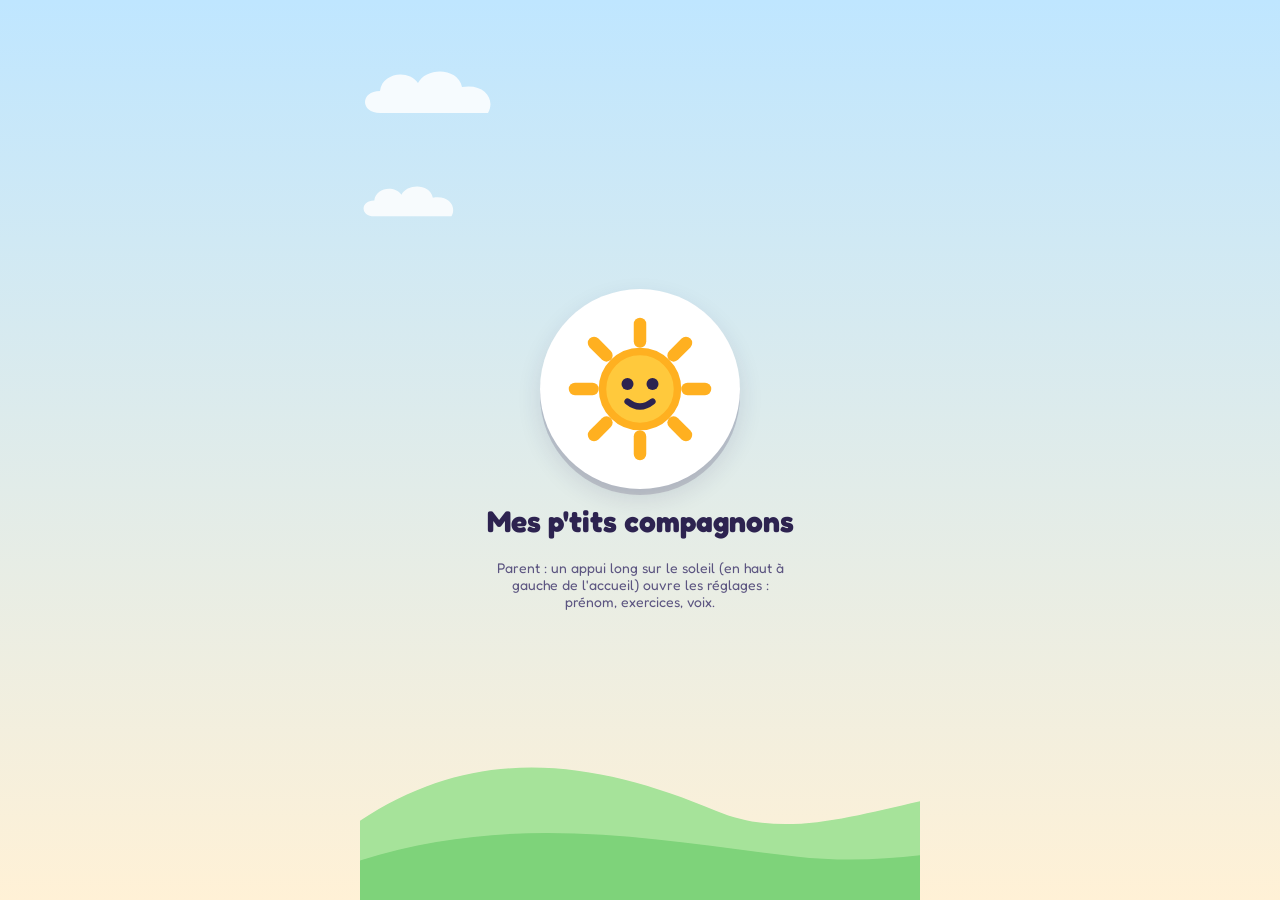
==== index.html @ a446821d "Import initial depuis Netlify" ====
<!doctype html>
<html lang="fr"><head><meta charset="utf-8">
<meta name="viewport" content="width=device-width,initial-scale=1,maximum-scale=1,user-scalable=no,viewport-fit=cover">
<title>Mes p'tits compagnons</title>
<meta name="theme-color" content="#8b6cf0"><meta name="mobile-web-app-capable" content="yes"><meta name="apple-mobile-web-app-capable" content="yes">
<link rel="manifest" href="manifest.webmanifest"><link rel="icon" href="icon-192.png"><link rel="apple-touch-icon" href="icon-192.png">
<link rel="preconnect" href="https://fonts.googleapis.com"><link rel="stylesheet" href="https://fonts.googleapis.com/css2?family=Fredoka:wght@500;700&display=swap">
<style>/* Monde : un ciel de jardin du matin, gros boutons ronds comme des galets de couleur.
   Thème unique et lumineux, choisi exprès (jeu pour enfant) : toutes les couleurs sont explicites. */
:root{
  --sky1:#bfe6ff; --sky2:#fff1d6; --ink:#2d2350; --ink-soft:#5b5480;
  --card:#ffffff; --sun:#ffc93c; --grass:#7ed37a; --coral:#ff7a6b; --violet:#8b6cf0;
  --ok:#3cc47c; --hint:#ffd84a;
  --font-display:"Fredoka","Baloo 2","Trebuchet MS",system-ui,sans-serif;
  --font-print:"Arial Black","Arial",Helvetica,sans-serif;
  color-scheme: light;
}
*{box-sizing:border-box;-webkit-tap-highlight-color:transparent}
html,body{height:100%;margin:0}
html{overscroll-behavior:none}
body{background:linear-gradient(180deg,var(--sky1),var(--sky2));color:var(--ink);font-family:var(--font-display);
  overflow:hidden;overscroll-behavior:none;user-select:none;-webkit-user-select:none;touch-action:manipulation}
button{font-family:inherit;color:inherit}
#app{position:relative;width:100%;height:100%;max-width:560px;margin:0 auto;overflow:hidden}
.screen{position:absolute;inset:0;display:flex;flex-direction:column;align-items:center;padding:12px 16px;padding-top:calc(12px + env(safe-area-inset-top,0px));padding-bottom:calc(14px + env(safe-area-inset-bottom,0px))}
[hidden]{display:none!important}

/* décor */
.hills{position:absolute;left:0;right:0;bottom:0;height:22%;pointer-events:none;z-index:0}
.cloud{position:absolute;pointer-events:none;opacity:.85;animation:drift 40s linear infinite;z-index:0}
@keyframes drift{from{transform:translateX(-30vw)}to{transform:translateX(120vw)}}

/* boutons */
.big{border:0;border-radius:32px;background:var(--card);box-shadow:0 6px 0 rgba(45,35,80,.18),0 10px 24px rgba(45,35,80,.12);
  display:flex;align-items:center;justify-content:center;cursor:pointer;transition:transform .12s}
.big:active{transform:translateY(4px) scale(.98);box-shadow:0 2px 0 rgba(45,35,80,.18)}
.big:focus-visible,.choice:focus-visible{outline:4px solid var(--violet);outline-offset:3px}
.round{width:64px;height:64px;border-radius:50%;padding:0}
.round>svg{width:34px;height:34px}
.play{width:min(72vw,300px);height:110px;background:linear-gradient(180deg,#5fdc8f,#2fb36a);color:#fff}
.play>svg{width:64px;height:64px}
.topbar{position:relative;z-index:3;width:100%;display:flex;align-items:center;justify-content:space-between;gap:10px;min-height:64px}
.topbar .mid{flex:1;display:flex;justify-content:center;gap:8px;min-width:0}

/* accueil */
.logo{width:64px;height:64px;border-radius:50%;display:flex;align-items:center;justify-content:center;background:transparent;border:0;padding:0}
.logo>svg{width:56px;height:56px}
.home-stage{position:relative;z-index:2;flex:1;width:100%;display:flex;flex-direction:column;align-items:center;justify-content:center;gap:8px;min-height:0}
.pet{position:relative;width:min(70vw,300px);aspect-ratio:1;max-height:42vh;cursor:pointer}
.pet>svg{width:100%;height:100%;overflow:visible}
.pet.s1{width:min(56vw,230px)} .pet.s2{width:min(64vw,265px)}
.xpbar{display:flex;gap:6px;align-items:center;justify-content:center;flex-wrap:wrap;max-width:300px}
.xpbar .st, .xpbar .st>svg{width:26px;height:26px}
.home-actions{position:relative;z-index:2;display:flex;flex-direction:column;align-items:center;gap:18px;width:100%}
.row{display:flex;gap:18px;justify-content:center;align-items:center}
.square{width:110px;height:96px;position:relative}
.square>svg{width:62px;height:62px}
.badge{position:absolute;top:-8px;right:-8px;min-width:34px;height:34px;border-radius:17px;background:var(--coral);color:#fff;
  font-weight:700;font-size:20px;display:flex;align-items:center;justify-content:center;padding:0 8px;box-shadow:0 3px 0 rgba(0,0,0,.15)}
.wiggle{animation:wiggle 1.4s ease-in-out infinite}
@keyframes wiggle{0%,60%,100%{transform:rotate(0)}70%{transform:rotate(-7deg)}80%{transform:rotate(7deg)}90%{transform:rotate(-4deg)}}

/* créatures */
.crt .eye{animation:blink 4.6s infinite;transform-box:fill-box;transform-origin:center}
@keyframes blink{0%,94%,100%{transform:scaleY(1)}96%{transform:scaleY(.1)}}
.crt .mo-happy{display:none} .crt.happy .mo-happy{display:inline} .crt.happy .mo-calm{display:none}
.crt .flick{animation:flick 1s ease-in-out infinite alternate;transform-box:fill-box;transform-origin:50% 100%}
@keyframes flick{from{transform:scale(1,1)}to{transform:scale(.92,1.1)}}
.crt .bob{animation:bob 2.8s ease-in-out infinite}
@keyframes bob{0%,100%{transform:translateY(0)}50%{transform:translateY(-4px)}}
.crt .twinkle{animation:tw 1.8s ease-in-out infinite;transform-box:fill-box;transform-origin:center}
@keyframes tw{0%,100%{opacity:.2;transform:scale(.6)}50%{opacity:1;transform:scale(1.1)}}
.crt .floaty{animation:floaty 3s ease-in-out infinite}
@keyframes floaty{0%{transform:translateY(8px);opacity:0}30%{opacity:.9}100%{transform:translateY(-40px);opacity:0}}
.hop{animation:hop .7s cubic-bezier(.3,1.6,.5,1)}
@keyframes hop{0%{transform:translateY(0) scale(1)}25%{transform:translateY(4%) scale(1.08,.9)}55%{transform:translateY(-16%) scale(.95,1.06)}100%{transform:translateY(0) scale(1)}}

/* choix compagnon */
.title{position:relative;z-index:2;font-size:30px;font-weight:700;text-align:center;margin:6px 0 4px;text-wrap:balance}
.grid4{position:relative;z-index:2;display:grid;grid-template-columns:1fr 1fr;gap:16px;width:100%;max-width:420px;flex:1;align-content:center}
.pick{aspect-ratio:1;border-radius:36px;padding:6px;border:0;position:relative;transition:transform .25s,opacity .25s,filter .25s}
.pick>svg{width:100%;height:100%}
.pick.dim{opacity:.45;filter:saturate(.6);transform:scale(.92)}
.pick.sel{transform:scale(1.06);box-shadow:0 0 0 6px #fff,0 0 0 12px var(--sun),0 12px 30px rgba(0,0,0,.2)}
.ok-btn{width:120px;height:96px;background:linear-gradient(180deg,#5fdc8f,#2fb36a);color:#fff}
.ok-btn>svg{width:60px;height:60px}

/* jeu */
.dots{display:flex;gap:7px;align-items:center}
.dot{width:16px;height:16px;border-radius:50%;background:rgba(45,35,80,.15)}
.dot.done{background:var(--sun);box-shadow:0 0 0 3px #fff}
.dot.cur{background:#fff;box-shadow:0 0 0 3px var(--sun)}
.stage{position:relative;z-index:2;flex:1;width:100%;display:flex;flex-direction:column;align-items:center;justify-content:center;gap:clamp(44px,9vh,80px);min-height:0}
.prompt{width:100%;display:flex;justify-content:center;align-items:center;min-height:0}
.prompt:empty{display:none}
.panel{background:rgba(255,255,255,.85);border-radius:28px;padding:12px;box-shadow:0 6px 18px rgba(45,35,80,.1);max-width:100%}
.choices{display:grid;gap:14px;width:100%;max-width:440px}
.choices.c2{grid-template-columns:1fr 1fr}
.choices.c3{grid-template-columns:1fr 1fr 1fr}
.choices.c4{grid-template-columns:1fr 1fr}
.choice{border:0;background:var(--card);border-radius:30px;aspect-ratio:1;min-height:0;padding:10px;display:flex;align-items:center;justify-content:center;
  box-shadow:0 6px 0 rgba(45,35,80,.16),0 10px 22px rgba(45,35,80,.1);transition:transform .15s,opacity .3s,box-shadow .2s;cursor:pointer;position:relative}
.choices.c3 .glyph{font-size:min(19vw,80px)}
.choices.c3 .choice{padding:6px;border-radius:24px}
.choice:active{transform:translateY(3px) scale(.97)}
.choice>svg{width:100%;height:100%;display:block}
.choice>div>svg{width:100%;height:100%;display:block}
.choice .glyph{font-family:var(--font-print);font-size:min(30vw,120px);line-height:1;font-weight:900}
.choice.right{box-shadow:0 0 0 6px var(--ok),0 10px 26px rgba(60,196,124,.5);animation:pop .5s}
.choice.nope{animation:nope .45s;opacity:.55}
.choice.shine{animation:shine 1s ease-in-out infinite;z-index:2}
.choice.off{pointer-events:none}
@keyframes pop{0%{transform:scale(1)}40%{transform:scale(1.12)}100%{transform:scale(1)}}
@keyframes nope{0%,100%{transform:translateX(0)}25%{transform:translateX(-8px)}75%{transform:translateX(8px)}}
@keyframes shine{0%,100%{box-shadow:0 0 0 6px var(--hint),0 0 30px 6px rgba(255,216,74,.8);transform:scale(1.03)}50%{box-shadow:0 0 0 10px var(--hint),0 0 46px 14px rgba(255,216,74,.95);transform:scale(1.08)}}
.mascot{position:absolute;left:4px;bottom:calc(4px + env(safe-area-inset-bottom,0px));width:92px;height:92px;z-index:4;pointer-events:none}
.mascot>svg{width:100%;height:100%;overflow:visible}

/* tracé */
.trace-wrap{position:relative;width:min(92vw,62vh,440px);aspect-ratio:1;border-radius:32px;background:#fff;box-shadow:0 8px 24px rgba(45,35,80,.14);touch-action:none}
.trace-wrap canvas{position:absolute;inset:0;width:100%;height:100%;border-radius:32px;touch-action:none}
.phase{display:flex;gap:10px}
.phase i{width:44px;height:12px;border-radius:6px;background:rgba(45,35,80,.15)}
.phase i.on{background:var(--violet)}

/* fin */
.trophy{width:min(60vw,240px)}

/* cartes */
.card{--rx:0deg;--ry:0deg;position:relative;width:150px;aspect-ratio:5/7;perspective:900px}
.card .inner{position:absolute;inset:0;transform-style:preserve-3d;-webkit-transform-style:preserve-3d;transition:transform .8s cubic-bezier(.3,.7,.2,1);
  transform:rotateX(var(--rx)) rotateY(calc(var(--ry) + 180deg));will-change:transform}
.card.up .inner{transform:rotateX(var(--rx)) rotateY(var(--ry))}
.card.tilting .inner{transition:transform .08s linear}
.face{position:absolute;inset:0;border-radius:14px;overflow:hidden;backface-visibility:hidden;-webkit-backface-visibility:hidden;transform:translateZ(.1px)}
.face.back{transform:rotateY(180deg) translateZ(.1px)}
.front .art{flex:1;border-radius:10px;position:relative;overflow:hidden;display:flex;align-items:center;justify-content:center}
.front .art>svg{width:104%;height:104%}
.front .nm{font-weight:700;font-size:15px;text-align:center;color:#fff;text-shadow:0 1px 0 rgba(45,35,80,.55),0 0 6px rgba(45,35,80,.45);white-space:nowrap;overflow:hidden;text-overflow:ellipsis}
.front .stars{display:flex;justify-content:center;gap:3px;height:14px}
.front .stars>svg{height:14px;width:14px}
.front .el{position:absolute;top:6px;right:6px;width:24px;height:24px;border-radius:50%;background:rgba(255,255,255,.85);display:flex;align-items:center;justify-content:center}
.front .el>svg{width:17px;height:17px}
.glare{position:absolute;inset:0;pointer-events:none;mix-blend-mode:soft-light;
  background:radial-gradient(circle at var(--gx,30%) var(--gy,20%),rgba(255,255,255,.55),rgba(255,255,255,0) 50%)}
.holo{position:absolute;inset:0;pointer-events:none;mix-blend-mode:color-dodge;opacity:.2;
  background:linear-gradient(115deg,transparent 20%,#ff9de2 35%,#9df3ff 45%,#fff59d 55%,transparent 70%);background-size:250% 250%;animation:holo 4s linear infinite}
.gold .holo{opacity:.3;background:linear-gradient(115deg,transparent 15%,#fff6c2 35%,#ffd34d 45%,#fff 52%,transparent 70%);background-size:250% 250%}
@keyframes holo{from{background-position:120% 0}to{background-position:-120% 0}}
.cardgrid{display:grid;grid-template-columns:repeat(3,1fr);gap:12px;width:100%;padding-bottom:20px}
.cardgrid .card{width:100%}
.slot{aspect-ratio:5/7;border-radius:14px;background:rgba(255,255,255,.45);border:3px dashed rgba(45,35,80,.18);display:flex;align-items:center;justify-content:center}
.slot>svg{width:70%;opacity:.25}
.count{position:absolute;bottom:-6px;right:-6px;z-index:3;background:var(--violet);color:#fff;border-radius:12px;min-width:26px;height:24px;font-size:15px;font-weight:700;display:flex;align-items:center;justify-content:center;padding:0 6px}
.scroll{position:relative;z-index:2;flex:1;overflow-y:auto;width:100%;-webkit-overflow-scrolling:touch;padding:6px 2px}
.zoom{position:fixed;inset:0;z-index:40;background:rgba(30,20,60,.72);display:flex;align-items:center;justify-content:center;flex-direction:column;gap:20px}
.zoom .card{width:min(72vw,300px)}
.zoom .card .nm{font-size:26px}
.zoom .card .stars{height:22px}.zoom .card .stars svg{width:22px;height:22px}
.zoom .card .el{width:38px;height:38px}.zoom .card .el svg{width:28px;height:28px}

/* paquet */
.pack{width:min(56vw,230px);aspect-ratio:3/4.2;cursor:pointer;position:relative}
.pack>svg{width:100%;height:100%}
.pack.shake{animation:shake .5s ease-in-out 2}
@keyframes shake{0%,100%{transform:rotate(0)}20%{transform:rotate(-6deg) scale(1.03)}40%{transform:rotate(6deg) scale(1.05)}60%{transform:rotate(-4deg)}80%{transform:rotate(4deg)}}
.pack.burst{animation:burst .6s forwards}
@keyframes burst{to{transform:scale(1.6);opacity:0}}
.packcards{display:flex;flex-wrap:wrap;gap:12px;justify-content:center;align-items:center;width:100%}
.packcards .card{width:min(40vw,165px);animation:dealin .6s backwards cubic-bezier(.2,1.4,.4,1)}
.packcards .card:nth-child(2){animation-delay:.15s}.packcards .card:nth-child(3){animation-delay:.3s}
@keyframes dealin{from{transform:translateY(-60px) scale(.4);opacity:0}}
.rays{position:absolute;inset:-60%;pointer-events:none;background:repeating-conic-gradient(from 0deg,rgba(255,240,170,.55) 0 10deg,rgba(255,255,255,0) 10deg 20deg);
  animation:spin 8s linear infinite;border-radius:50%;-webkit-mask:radial-gradient(circle,#000 20%,transparent 65%);mask:radial-gradient(circle,#000 20%,transparent 65%)}
@keyframes spin{to{transform:rotate(360deg)}}
.gold-glow{box-shadow:0 0 0 4px #ffe27a,0 0 34px 10px rgba(255,214,77,.85)!important;border-radius:14px}

/* évolution */
#evo{position:fixed;inset:0;z-index:50;background:radial-gradient(circle,#3a2a7a,#140c30);display:flex;align-items:center;justify-content:center;flex-direction:column;overflow:hidden}
#evo .evo-box{position:relative;width:min(80vw,340px);aspect-ratio:1}
#evo .evo-box>div{position:absolute;inset:0}
#evo .evo-box>div>svg{width:100%;height:100%;overflow:visible}
#evo .sil>svg{filter:brightness(0) invert(1) drop-shadow(0 0 18px #fff)}
#evo .flash{position:fixed;inset:0;background:#fff;opacity:0;pointer-events:none}
#evo .ring{position:absolute;left:50%;top:50%;width:20px;height:20px;margin:-10px;border-radius:50%;border:4px solid rgba(255,255,255,.9);animation:ring 1.6s ease-out infinite}
@keyframes ring{from{transform:scale(1);opacity:1}to{transform:scale(24);opacity:0}}
.spark{position:absolute;width:10px;height:10px;border-radius:50%;background:#fff;box-shadow:0 0 10px 4px #fff7c0}

/* parent */
.parent{position:fixed;inset:0;z-index:60;background:#f6f4ff;overflow-y:auto;font-family:system-ui,sans-serif;color:var(--ink);padding:16px;padding-top:calc(16px + env(safe-area-inset-top,0px));user-select:text;-webkit-user-select:text}
.parent h2{font-family:var(--font-display);font-size:24px;margin:4px 0 12px}
.parent section{background:#fff;border-radius:16px;padding:14px;margin-bottom:12px;box-shadow:0 2px 8px rgba(45,35,80,.08)}
.parent h3{margin:0 0 8px;font-size:16px}
.parent label{display:flex;align-items:center;gap:10px;padding:6px 0;font-size:16px}
.parent input[type=text],.parent select{font-size:18px;padding:8px 10px;border-radius:10px;border:2px solid #d9d3f5;width:100%;max-width:340px;background:#fff;color:var(--ink)}
.parent input[type=checkbox]{width:24px;height:24px;accent-color:var(--violet)}
.parent input[type=range]{width:100%;max-width:340px;accent-color:var(--violet)}
.parent .pbtn{font-size:16px;padding:10px 16px;border-radius:12px;border:0;background:var(--violet);color:#fff;font-weight:600;cursor:pointer;margin:4px 6px 4px 0}
.parent .pbtn.warn{background:#e0524a}
.parent .pbtn.ghost{background:#e9e5ff;color:var(--ink)}
.parent .small{font-size:13px;color:var(--ink-soft);margin:4px 0}
.parent .stats{font-size:14px;line-height:1.6}
.parent .grid2{display:grid;grid-template-columns:1fr 1fr;gap:0 10px}
.press-ring{position:fixed;width:80px;height:80px;border-radius:50%;border:5px solid rgba(139,108,240,.6);pointer-events:none;z-index:70;transform:scale(.4);opacity:0;transition:transform 1.8s linear,opacity .2s}

#confetti{position:fixed;inset:0;pointer-events:none;z-index:45}
@media (prefers-reduced-motion:reduce){.cloud,.holo,.rays{animation:none}}
</style></head><body>
<div id="app">
  <svg class="cloud" style="top:7%;animation-duration:55s" width="140" height="60" viewBox="0 0 140 60" aria-hidden="true"><path d="M20 50 C0 50 0 28 20 28 C22 10 48 6 58 20 C66 4 98 4 102 24 C124 20 136 36 128 50Z" fill="#fff"/></svg>
  <svg class="cloud" style="top:20%;animation-duration:75s;animation-delay:-30s" width="100" height="44" viewBox="0 0 140 60" aria-hidden="true"><path d="M20 50 C0 50 0 28 20 28 C22 10 48 6 58 20 C66 4 98 4 102 24 C124 20 136 36 128 50Z" fill="#fff"/></svg>
  <svg class="hills" viewBox="0 0 400 100" preserveAspectRatio="none" aria-hidden="true">
    <path d="M0 60 C60 20 120 30 180 55 C240 80 300 25 400 45 L400 100 L0 100Z" fill="#a6e39a"/>
    <path d="M0 80 C80 55 150 70 220 78 C290 86 340 60 400 70 L400 100 L0 100Z" fill="#7ed37a"/>
  </svg>

  <section id="s-choose" class="screen" hidden></section>
  <section id="s-home" class="screen" hidden></section>
  <section id="s-game" class="screen" hidden></section>
  <section id="s-end" class="screen" hidden></section>
  <section id="s-pack" class="screen" hidden></section>
  <section id="s-cards" class="screen" hidden></section>
</div>
<canvas id="confetti"></canvas>
<div id="evo" hidden></div>
<div id="parent" class="parent" hidden></div>
<div id="zoom" class="zoom" hidden></div>
<div id="pressring" class="press-ring"></div>

<script>'use strict';
/* ====================== Outils ====================== */
const $ = (s, r = document) => r.querySelector(s);
const $$ = (s, r = document) => [...r.querySelectorAll(s)];
const rnd = n => Math.floor(Math.random() * n);
const pick = a => a[rnd(a.length)];
const shuffle = a => { a = a.slice(); for (let i = a.length - 1; i > 0; i--) { const j = rnd(i + 1); [a[i], a[j]] = [a[j], a[i]]; } return a; };
const sleep = ms => new Promise(r => setTimeout(r, ms));
const clamp = (v, a, b) => Math.max(a, Math.min(b, v));
let UID = 0; const uid = () => 'u' + (++UID);

/* ====================== Sauvegarde ====================== */
const KEY = 'ptits-compagnons-v1';
const EXOS = [
  { id: 'chiffres', label: 'Chiffres (reconnaître)' },
  { id: 'lettres', label: 'Lettres majuscules' },
  { id: 'trace', label: 'Tracer rond / carré / triangle' },
  { id: 'formes', label: 'Reconnaître les formes' },
  { id: 'couleurs', label: 'Couleurs' },
  { id: 'compter', label: 'Dénombrer (1 à 5)' },
  { id: 'taille', label: 'Grand / petit' },
  { id: 'suites', label: 'Algorithmes (suites)' },
  { id: 'positions', label: 'Positions (sur, sous, dans)' },
  { id: 'puzzle', label: 'Puzzle (pièce manquante)' },
];
function defaultState() {
  return {
    v: 1, name: '', companion: null, xp: 0, stage: 1, cards: {}, packs: 0, sessions: 0,
    settings: { exos: Object.fromEntries(EXOS.map(e => [e.id, true])), rate: 0.9, music: true, len: 6, voice: '', start: 1 },
    lv: {}, firstRun: true,
  };
}
let S = defaultState();
function save() {
  S.savedAt = Date.now();
  const txt = JSON.stringify(S);
  try { localStorage.setItem(KEY, txt); } catch (e) { }
  idbPut(txt);
}
/* Copie de secours dans IndexedDB (si localStorage est vidé ou indisponible) */
let _idb = null;
function idbOpen() {
  if (_idb) return _idb;
  _idb = new Promise((res, rej) => { try { const r = indexedDB.open('ptits-compagnons', 1); r.onupgradeneeded = () => r.result.createObjectStore('kv'); r.onsuccess = () => res(r.result); r.onerror = () => rej(r.error); } catch (e) { rej(e); } });
  _idb.catch(() => { });
  return _idb;
}
function idbPut(txt) { idbOpen().then(db => { const t = db.transaction('kv', 'readwrite'); t.objectStore('kv').put(txt, KEY); }).catch(() => { }); }
function idbGet() { return idbOpen().then(db => new Promise(res => { const r = db.transaction('kv').objectStore('kv').get(KEY); r.onsuccess = () => res(r.result || null); r.onerror = () => res(null); })).catch(() => null); }
function applySaved(raw) {
  const d = JSON.parse(raw), base = defaultState();
  S = Object.assign(base, d);
  S.settings = Object.assign(base.settings, d.settings || {});
  S.settings.exos = Object.assign(Object.fromEntries(EXOS.map(e => [e.id, true])), (d.settings || {}).exos || {});
}
/* ---- Code de sauvegarde (transfert vers un autre téléphone) ----
   Format : PC1-<somme de contrôle>-<données>  (données = JSON compressé puis base64url) */
const b64u = bytes => { let s = ''; for (let i = 0; i < bytes.length; i += 0x8000) s += String.fromCharCode.apply(null, bytes.subarray(i, i + 0x8000)); return btoa(s).replace(/\+/g, '-').replace(/\//g, '_').replace(/=+$/, ''); };
const unb64u = str => { str = str.replace(/-/g, '+').replace(/_/g, '/'); while (str.length % 4) str += '='; const b = atob(str), u = new Uint8Array(b.length); for (let i = 0; i < b.length; i++) u[i] = b.charCodeAt(i); return u; };
const sum = str => { let h = 5381; for (let i = 0; i < str.length; i++) h = ((h * 33) ^ str.charCodeAt(i)) >>> 0; return h.toString(36).slice(-4).padStart(4, '0'); };
async function zipBytes(u8, inflate) {
  const cs = inflate ? new DecompressionStream('deflate-raw') : new CompressionStream('deflate-raw');
  return new Uint8Array(await new Response(new Blob([u8]).stream().pipeThrough(cs)).arrayBuffer());
}
async function exportCode() {
  const d = JSON.parse(JSON.stringify(S)); delete d.run; d.settings.voice = '';
  const raw = new TextEncoder().encode(JSON.stringify(d));
  let tag = 'PC1', data;
  if (window.CompressionStream) { try { data = b64u(await zipBytes(raw, false)); } catch (e) { } }
  if (!data) { tag = 'PC0'; data = b64u(raw); }
  return `${tag}-${sum(data)}-${data}`;
}
async function importCode(code) {
  const c = (code || '').replace(/\s+/g, '');
  const m = c.match(/^(PC[01])-([0-9a-z]{4})-([A-Za-z0-9_-]+)$/);
  if (!m) throw new Error('Ce code n\'est pas reconnu. Vérifie que tout le code a été collé, de « PC » jusqu\'à la fin.');
  if (sum(m[3]) !== m[2]) throw new Error('Le code est incomplet ou abîmé. Recopie-le en entier depuis l\'autre téléphone.');
  let bytes = unb64u(m[3]);
  if (m[1] === 'PC1') { if (!window.DecompressionStream) throw new Error('Ce navigateur est trop ancien pour lire ce code. Mets Chrome à jour.'); bytes = await zipBytes(bytes, true); }
  const d = JSON.parse(new TextDecoder().decode(bytes));
  if (!d || typeof d !== 'object' || !('xp' in d) || !('cards' in d)) throw new Error('Ce code ne contient pas de sauvegarde du jeu.');
  return d;
}
/* Au démarrage : on garde la sauvegarde la plus récente entre localStorage et IndexedDB */
async function loadBest() {
  let ls = null; try { ls = localStorage.getItem(KEY); } catch (e) { }
  const db = await Promise.race([idbGet(), sleep(1500).then(() => null)]);
  const when = r => { try { return JSON.parse(r).savedAt || 0; } catch (e) { return -1; } };
  const best = [ls, db].filter(Boolean).sort((a, b) => when(b) - when(a))[0];
  if (best) { try { applySaved(best); } catch (e) { } }
  if (best && best !== ls) { try { localStorage.setItem(KEY, best); } catch (e) { } }
}
function lvl(id) { if (!S.lv[id]) S.lv[id] = { l: S.settings.start || 1, st: 0, miss: 0, n: 0, ok: 0 }; return S.lv[id]; }

/* ====================== Sons (WebAudio, aucun fichier) ====================== */
const Snd = {
  ctx: null, master: null, musicGain: null, playing: false, timer: null,
  init() {
    if (this.ctx) { if (this.ctx.state === 'suspended') this.ctx.resume(); return; }
    try {
      const AC = window.AudioContext || window.webkitAudioContext; this.ctx = new AC();
      this.master = this.ctx.createGain(); this.master.gain.value = .9; this.master.connect(this.ctx.destination);
      this.musicGain = this.ctx.createGain(); this.musicGain.gain.value = .0; this.musicGain.connect(this.master);
    } catch (e) { this.ctx = null; }
  },
  tone(f, t0, dur, type = 'sine', vol = .2, dest) {
    if (!this.ctx) return; const c = this.ctx, o = c.createOscillator(), g = c.createGain();
    o.type = type; o.frequency.value = f; g.gain.setValueAtTime(0, t0); g.gain.linearRampToValueAtTime(vol, t0 + .015);
    g.gain.exponentialRampToValueAtTime(.0008, t0 + dur); o.connect(g); g.connect(dest || this.master); o.start(t0); o.stop(t0 + dur + .05);
  },
  seq(notes, step = .09, type = 'triangle', vol = .18, dur = .35) {
    if (!this.ctx) return; const t = this.ctx.currentTime + .02;
    notes.forEach((f, i) => f && this.tone(f, t + i * step, dur, type, vol));
  },
  good() { this.seq([523, 659, 784, 1047], .08, 'triangle', .2); this.seq([1568, 2093], .08, 'sine', .05, .5); },
  soft() { this.seq([392, 330], .14, 'sine', .12, .3); },
  tap() { this.seq([880], .05, 'sine', .08, .12); },
  win() { this.seq([523, 659, 784, 659, 784, 1047, 1319], .11, 'triangle', .2, .45); },
  sparkle() { this.seq([1319, 1568, 1760, 2093, 2637], .06, 'sine', .07, .4); },
  gold() { this.seq([784, 988, 1175, 1568, 1976, 2349, 3136], .07, 'triangle', .16, .6); setTimeout(() => this.win(), 500); },
  whoosh() {
    if (!this.ctx) return; const c = this.ctx, len = c.sampleRate * .6, b = c.createBuffer(1, len, c.sampleRate), d = b.getChannelData(0);
    for (let i = 0; i < len; i++) d[i] = (Math.random() * 2 - 1) * (1 - i / len) * .5;
    const s = c.createBufferSource(), f = c.createBiquadFilter(), g = c.createGain(); s.buffer = b; f.type = 'bandpass';
    f.frequency.setValueAtTime(400, c.currentTime); f.frequency.exponentialRampToValueAtTime(3000, c.currentTime + .5); g.gain.value = .35;
    s.connect(f); f.connect(g); g.connect(this.master); s.start();
  },
  rise(dur = 3) {
    if (!this.ctx) return; const c = this.ctx, o = c.createOscillator(), o2 = c.createOscillator(), g = c.createGain(), t = c.currentTime;
    o.type = 'sine'; o2.type = 'triangle'; o.frequency.setValueAtTime(220, t); o.frequency.exponentialRampToValueAtTime(1320, t + dur);
    o2.frequency.setValueAtTime(330, t); o2.frequency.exponentialRampToValueAtTime(1980, t + dur);
    g.gain.setValueAtTime(0, t); g.gain.linearRampToValueAtTime(.09, t + .4); g.gain.linearRampToValueAtTime(.12, t + dur - .1); g.gain.linearRampToValueAtTime(0, t + dur);
    o.connect(g); o2.connect(g); g.connect(this.master); o.start(t); o2.start(t); o.stop(t + dur + .1); o2.stop(t + dur + .1);
  },
  fanfare() { this.seq([523, 523, 523, 659, 0, 587, 659, 784, 0, 1047], .13, 'triangle', .2, .5); this.seq([262, 0, 0, 330, 0, 294, 330, 392, 0, 523], .13, 'sine', .12, .6); },
  /* petite musique douce, façon boîte à musique */
  melody: [523, 0, 659, 784, 659, 0, 587, 523, 440, 0, 523, 587, 659, 0, 0, 0, 784, 0, 880, 784, 659, 0, 587, 659, 523, 0, 440, 392, 523, 0, 0, 0],
  bass: [262, 196, 220, 175, 262, 196, 175, 196],
  startMusic() {
    if (!this.ctx || this.playing) return; this.playing = true;
    const g = this.musicGain; g.gain.cancelScheduledValues(this.ctx.currentTime); g.gain.linearRampToValueAtTime(1, this.ctx.currentTime + 1.5);
    let i = 0; const step = .34; let next = this.ctx.currentTime + .1;
    const loop = () => {
      if (!this.playing) return;
      while (next < this.ctx.currentTime + .8) {
        const m = this.melody[i % this.melody.length]; if (m) this.tone(m, next, 1.1, 'sine', .035, g);
        if (i % 4 === 0) this.tone(this.bass[(i / 4) % this.bass.length] / 2, next, 1.6, 'triangle', .03, g);
        i++; next += step;
      }
      this.timer = setTimeout(loop, 200);
    };
    loop();
  },
  stopMusic() { this.playing = false; clearTimeout(this.timer); if (this.ctx) this.musicGain.gain.linearRampToValueAtTime(0, this.ctx.currentTime + .3); },
  duck(on) { if (!this.ctx || !this.playing) return; const g = this.musicGain.gain, t = this.ctx.currentTime; g.cancelScheduledValues(t); g.setValueAtTime(g.value, t); g.linearRampToValueAtTime(on ? .35 : 1, t + .25); },
  sync() { if (S.settings.music) this.startMusic(); else this.stopMusic(); },
};

/* ====================== Voix (speechSynthesis du téléphone) ====================== */
const Voice = {
  v: null, list: [],
  score(v) {
    let s = 0; const n = (v.name || '').toLowerCase(), l = (v.lang || '').toLowerCase().replace('_', '-');
    if (l === 'fr-fr') s += 20; else if (l.startsWith('fr')) s += 10; else return -99;
    if (v.localService) s += 6;                       // voix du téléphone, pas de voix en ligne
    if (/google/.test(n)) s += 4;
    if (/(natural|neural|online|wavenet|premium)/.test(n)) s -= 12; // voix neuronales : mauvaises sur les lettres isolées
    if (/(amélie|amelie|thomas|audrey|marie|julie|hortense|denise|fran)/.test(n)) s += 2;
    if (/(compact|eloquence)/.test(n)) s -= 3;
    return s;
  },
  refresh() {
    if (!('speechSynthesis' in window)) return;
    this.list = speechSynthesis.getVoices().filter(v => (v.lang || '').toLowerCase().startsWith('fr'));
    const chosen = this.list.find(v => v.voiceURI === S.settings.voice);
    this.v = chosen || this.list.slice().sort((a, b) => this.score(b) - this.score(a))[0] || null;
  },
  init() {
    if (!('speechSynthesis' in window)) return;
    this.refresh(); speechSynthesis.onvoiceschanged = () => this.refresh();
  },
  token: 0,
  say(text, opts = {}) {
    const tk = ++this.token;
    return new Promise(res => {
      if (!('speechSynthesis' in window) || !text) { setTimeout(res, 300); return; }
      try { speechSynthesis.cancel(); } catch (e) { }
      const u = new SpeechSynthesisUtterance(text);
      if (!this.v) this.refresh();
      try { if (this.v) u.voice = this.v; } catch (e) { } u.lang = 'fr-FR';
      u.rate = (opts.rate || 1) * S.settings.rate; u.pitch = opts.pitch || 1.05; u.volume = 1;
      let done = false; const fin = () => { if (done) return; done = true; Snd.duck(false); res(tk === this.token); };
      u.onend = fin; u.onerror = fin;
      setTimeout(fin, 1600 + text.length * 95 / u.rate);
      Snd.duck(true);
      setTimeout(() => { try { speechSynthesis.speak(u); } catch (e) { fin(); } }, 40);
    });
  },
  stop() { this.token++; try { speechSynthesis.cancel(); } catch (e) { } Snd.duck(false); },
};
const say = (t, o) => Voice.say(t, o);

/* Noms des lettres, écrits pour que la voix les prononce bien isolés */
const LETTER_SAY = { A: 'a', B: 'bé', C: 'cé', D: 'dé', E: 'euh', F: 'èffe', G: 'jé', H: 'ache', I: 'i', J: 'ji', K: 'ka', L: 'èle', M: 'ème', N: 'ène', O: 'o', P: 'pé', Q: 'ku', R: 'ère', S: 'èsse', T: 'té', U: 'u', V: 'vé', W: 'double vé', X: 'ix', Y: 'i grec', Z: 'zèd' };
const NUM_SAY = ['zéro', 'un', 'deux', 'trois', 'quatre', 'cinq', 'six', 'sept', 'huit', 'neuf', 'dix'];
const PRAISE = ['Bravo !', 'Super !', 'Génial !', 'Oui, bravo !', 'Trop fort !', 'Magnifique !', 'Excellent !', 'Tu as trouvé !', 'Youpi !'];
const TRYAGAIN = ['Presque ! Essaie encore.', 'Oh, pas tout à fait. Essaie encore !', 'On essaie encore une fois ?', 'Regarde bien, tu vas trouver !'];

/* ====================== Confettis ====================== */
const Confetti = {
  cv: null, cx: null, parts: [], raf: 0,
  init() { this.cv = $('#confetti'); this.cx = this.cv.getContext('2d'); const r = () => { this.cv.width = innerWidth * devicePixelRatio; this.cv.height = innerHeight * devicePixelRatio; }; r(); addEventListener('resize', r); },
  burst(x, y, n = 60, power = 1) {
    if (x == null) { x = innerWidth / 2; y = innerHeight / 3; }
    const cols = ['#ff7a6b', '#ffc93c', '#7ed37a', '#5fb8ff', '#b28cff', '#ff9de2'];
    for (let i = 0; i < n; i++) {
      const a = Math.random() * Math.PI * 2, s = (3 + Math.random() * 7) * power;
      this.parts.push({ x, y, vx: Math.cos(a) * s, vy: Math.sin(a) * s - 5 * power, r: 4 + Math.random() * 5, c: pick(cols), rot: Math.random() * 6, vr: (Math.random() - .5) * .4, life: 90 + rnd(50), sh: rnd(3) });
    }
    if (!this.raf) this.loop();
  },
  rain(n = 120) { for (let i = 0; i < n; i++) setTimeout(() => this.burst(Math.random() * innerWidth, -10, 1, .4), i * 15); },
  loop() {
    const c = this.cx, d = devicePixelRatio; c.clearRect(0, 0, this.cv.width, this.cv.height);
    this.parts = this.parts.filter(p => p.life-- > 0 && p.y < innerHeight + 40);
    for (const p of this.parts) {
      p.vy += .25; p.vx *= .985; p.x += p.vx; p.y += p.vy; p.rot += p.vr;
      c.save(); c.translate(p.x * d, p.y * d); c.rotate(p.rot); c.fillStyle = p.c; c.globalAlpha = Math.min(1, p.life / 30);
      if (p.sh === 0) c.fillRect(-p.r * d, -p.r * d / 2, p.r * 2 * d, p.r * d);
      else if (p.sh === 1) { c.beginPath(); c.arc(0, 0, p.r * d * .8, 0, 7); c.fill(); }
      else { c.beginPath(); for (let k = 0; k < 10; k++) { const rr = (k % 2 ? .45 : 1) * p.r * d, a = k * Math.PI / 5; c.lineTo(Math.cos(a) * rr, Math.sin(a) * rr); } c.fill(); }
      c.restore();
    }
    this.raf = this.parts.length ? requestAnimationFrame(() => this.loop()) : 0;
    if (!this.raf) c.clearRect(0, 0, this.cv.width, this.cv.height);
  },
};

/* ====================== Icônes ====================== */
const IC = {
  home: '<svg viewBox="0 0 48 48"><path d="M6 23 24 8l18 15" fill="none" stroke="#2d2350" stroke-width="5" stroke-linecap="round" stroke-linejoin="round"/><path d="M12 21v19h9V30h6v10h9V21" fill="#ffc93c" stroke="#2d2350" stroke-width="4" stroke-linejoin="round"/></svg>',
  play: '<svg viewBox="0 0 48 48"><path d="M15 9 39 24 15 39Z" fill="#fff" stroke="#fff" stroke-width="5" stroke-linejoin="round"/></svg>',
  speak: '<svg viewBox="0 0 48 48"><path d="M8 18h8l10-8v28l-10-8H8Z" fill="#8b6cf0" stroke="#2d2350" stroke-width="3" stroke-linejoin="round"/><path d="M32 17c3 4 3 10 0 14M37 12c6 7 6 17 0 24" fill="none" stroke="#2d2350" stroke-width="4" stroke-linecap="round"/></svg>',
  music: '<svg viewBox="0 0 48 48"><path d="M18 34V12l20-4v22" fill="none" stroke="#2d2350" stroke-width="4" stroke-linejoin="round"/><circle cx="13" cy="35" r="6" fill="#ff7a6b" stroke="#2d2350" stroke-width="3"/><circle cx="33" cy="31" r="6" fill="#ff7a6b" stroke="#2d2350" stroke-width="3"/></svg>',
  musicOff: '<svg viewBox="0 0 48 48"><path d="M18 34V12l20-4v22" fill="none" stroke="#9a93b8" stroke-width="4" stroke-linejoin="round"/><circle cx="13" cy="35" r="6" fill="#ddd" stroke="#9a93b8" stroke-width="3"/><circle cx="33" cy="31" r="6" fill="#ddd" stroke="#9a93b8" stroke-width="3"/><path d="M8 8 40 40" stroke="#e0524a" stroke-width="5" stroke-linecap="round"/></svg>',
  check: '<svg viewBox="0 0 48 48"><path d="M10 25l9 9 19-20" fill="none" stroke="#fff" stroke-width="7" stroke-linecap="round" stroke-linejoin="round"/></svg>',
  cards: '<svg viewBox="0 0 64 64"><rect x="8" y="12" width="28" height="40" rx="5" transform="rotate(-12 22 32)" fill="#5fb8ff" stroke="#2d2350" stroke-width="3"/><rect x="26" y="10" width="28" height="40" rx="5" transform="rotate(10 40 30)" fill="#ffc93c" stroke="#2d2350" stroke-width="3"/><path d="M40 22l3 6 6 1-4 4 1 6-6-3-6 3 1-6-4-4 6-1Z" fill="#fff" transform="rotate(10 40 30)"/></svg>',
  pack: '<svg viewBox="0 0 64 64"><path d="M14 8h36l-2 6 2 6v30l-2 6 2 6H14l2-6-2-6V20l2-6Z" fill="#b28cff" stroke="#2d2350" stroke-width="3" stroke-linejoin="round"/><circle cx="32" cy="35" r="11" fill="#ffc93c" stroke="#2d2350" stroke-width="3"/><path d="M32 28l2 5 5 .5-4 3 1.5 5-4.5-3-4.5 3 1.5-5-4-3 5-.5Z" fill="#fff"/></svg>',
  star: (f = '#ffc93c') => `<svg viewBox="0 0 24 24"><path d="M12 2l3 6.5 7 .8-5.2 4.8 1.5 7L12 17.5 5.7 21l1.5-7L2 9.3l7-.8Z" fill="${f}" stroke="#2d2350" stroke-width="1.5" stroke-linejoin="round"/></svg>`,
  sun: '<svg viewBox="0 0 64 64"><g stroke="#ffb020" stroke-width="5" stroke-linecap="round">' + [0, 45, 90, 135, 180, 225, 270, 315].map(a => `<path d="M32 6v7" transform="rotate(${a} 32 32)"/>`).join('') + '</g><circle cx="32" cy="32" r="15" fill="#ffc93c" stroke="#ffb020" stroke-width="3"/><circle cx="27" cy="30" r="2.4" fill="#2d2350"/><circle cx="37" cy="30" r="2.4" fill="#2d2350"/><path d="M27 37q5 4 10 0" stroke="#2d2350" stroke-width="2.5" fill="none" stroke-linecap="round"/></svg>',
};

/* ====================== Créatures originales (SVG peints) ====================== */
const SHAPES = {
  round: { d: 'M100 64 C135 64 158 90 158 122 C158 154 132 174 100 174 C68 174 42 154 42 122 C42 90 65 64 100 64Z', ey: 114, top: 66 },
  drop: { d: 'M100 46 C112 68 160 92 160 128 C160 158 134 176 100 176 C66 176 40 158 40 128 C40 92 88 68 100 46Z', ey: 124, top: 52 },
  bean: { d: 'M100 74 C142 72 166 98 164 130 C162 160 134 175 100 175 C66 175 38 160 36 130 C34 98 58 76 100 74Z', ey: 120, top: 76 },
  pear: { d: 'M100 60 C126 60 140 82 146 104 C156 132 160 150 146 164 C134 176 116 176 100 176 C84 176 66 176 54 164 C40 150 44 132 54 104 C60 82 74 60 100 60Z', ey: 112, top: 62 },
  cloud: { d: 'M64 174 C38 174 30 152 42 138 C28 124 38 98 60 102 C60 80 82 66 100 74 C118 62 142 72 144 94 C166 94 174 118 160 132 C172 148 162 174 136 174Z', ey: 120, top: 72 },
  egg: { d: 'M100 54 C132 54 152 88 152 124 C152 156 130 176 100 176 C70 176 48 156 48 124 C48 88 68 54 100 54Z', ey: 112, top: 56 },
};
const P = {
  flame: 'M0 0 C-15 0 -19 -14 -11 -26 C-6 -33 -3 -39 0 -52 C5 -41 13 -34 15 -23 C19 -11 13 0 0 0Z',
  leaf: 'M0 0 C-12 -10 -12 -30 0 -44 C12 -30 12 -10 0 0Z',
  drop: 'M0 0 C-11 0 -15 -8 -13 -15 C-11 -21 -3 -27 0 -36 C3 -27 11 -21 13 -15 C15 -8 11 0 0 0Z',
  bolt: '-5,0 7,-17 0,-17 9,-36 -10,-12 -3,-12 -12,0',
};
const mir = s => s + `<g transform="translate(200 0) scale(-1 1)">${s}</g>`;
const starPts = (cx, cy, r1, r2, n = 5) => { let p = []; for (let i = 0; i < n * 2; i++) { const r = i % 2 ? r2 : r1, a = -Math.PI / 2 + i * Math.PI / n; p.push((cx + Math.cos(a) * r).toFixed(1) + ',' + (cy + Math.sin(a) * r).toFixed(1)); } return p.join(' '); };

function creatureSVG(sp, o = {}) {
  const id = uid(), sh = SHAPES[sp.shape] || SHAPES.round, ey = sh.ey, top = sh.top;
  const B = `url(#${id}b)`, F = `url(#${id}f)`, W = `url(#${id}w)`, A = `url(#${id}a)`, Y = `url(#${id}y)`;
  const c1 = sp.c1, c2 = sp.c2, acc = sp.acc || c2, belly = sp.belly || '#fff';
  const flame = (x, y, r = 0, s = 1, cls = 'flick') => `<g transform="translate(${x} ${y}) rotate(${r}) scale(${s})"><path class="${cls}" d="${P.flame}" fill="${F}" stroke="#e8582a" stroke-width="1.5"/><path class="${cls}" d="M0 -3 C-7 -3 -9 -10 -5 -17 C-2 -22 0 -26 0 -32 C3 -25 7 -20 7 -14 C8 -7 6 -3 0 -3Z" fill="#fff6b0"/></g>`;
  const leaf = (x, y, r = 0, s = 1, col = '#5cc96a') => `<g transform="translate(${x} ${y}) rotate(${r}) scale(${s})"><path d="${P.leaf}" fill="${col}" stroke="#2f8a45" stroke-width="2"/><path d="M0 -2 V-38" stroke="#2f8a45" stroke-width="1.6"/></g>`;
  const drop = (x, y, r = 0, s = 1) => `<g transform="translate(${x} ${y}) rotate(${r}) scale(${s})"><path d="${P.drop}" fill="${W}" stroke="#2f7fd0" stroke-width="1.6"/><ellipse cx="-4" cy="-16" rx="3" ry="5" fill="#fff" opacity=".8"/></g>`;
  const bolt = (x, y, r = 0, s = 1) => `<g transform="translate(${x} ${y}) rotate(${r}) scale(${s})"><polygon points="${P.bolt}" fill="${Y}" stroke="#d9a400" stroke-width="2" stroke-linejoin="round"/></g>`;
  const back = [], front = [];
  // ---- aura / ailes / queue / oreilles (derrière) ----
  if (sp.aura) back.push(`<circle cx="100" cy="118" r="94" fill="url(#${id}g)"/>`);
  if (sp.mane) { let s = ''; for (let i = 0; i < 11; i++) { const a = -100 + i * 20; const rad = a * Math.PI / 180; s += flame(100 + Math.cos(rad) * 52, 112 + Math.sin(rad) * 50, a + 90, 1.05); } back.push(s); }
  if (sp.cape === 'petals') { let s = ''; for (let i = 0; i < 7; i++) { const a = 200 + i * 23; const r = a * Math.PI / 180; s += `<ellipse cx="${100 + Math.cos(r) * 58}" cy="${130 + Math.sin(r) * 50}" rx="16" ry="30" transform="rotate(${a + 90} ${100 + Math.cos(r) * 58} ${130 + Math.sin(r) * 50})" fill="#ffb3d1" stroke="#e86ea3" stroke-width="2"/>`; } back.push(s); }
  const wings = {
    feather: mir(`<path d="M56 118 C24 104 12 80 20 64 C30 80 40 84 46 84 C36 72 38 62 44 52 C52 70 62 84 70 100Z" fill="${belly}" stroke="${c2}" stroke-width="3" stroke-linejoin="round"/>`),
    fairy: mir(`<ellipse cx="48" cy="92" rx="22" ry="34" transform="rotate(-35 48 92)" fill="${acc}" opacity=".45" stroke="#fff" stroke-width="2"/><ellipse cx="44" cy="134" rx="14" ry="22" transform="rotate(-70 44 134)" fill="${acc}" opacity=".35" stroke="#fff" stroke-width="2"/>`),
    bolt: mir(`<polygon points="62,112 16,70 42,80 26,48 70,96" fill="${Y}" stroke="#d9a400" stroke-width="3" stroke-linejoin="round"/>`),
    flame: mir(flame(50, 120, -70, 1.3)),
    water: mir(`<path d="M54 120 C26 112 14 86 22 62 C32 82 44 90 60 96Z" fill="${W}" stroke="#2f7fd0" stroke-width="2.5"/>`),
    leaf: mir(leaf(56, 118, -60, 1.3) + leaf(54, 132, -95, 1.05)),
  };
  if (sp.wings) back.push(`<g class="bob">${wings[sp.wings]}</g>`);
  const tails = {
    puff: `<circle cx="156" cy="154" r="17" fill="${belly}" stroke="${c2}" stroke-width="3"/>`,
    curl: `<path d="M146 156 C178 154 182 118 164 114 C150 112 150 132 162 130" stroke="${c2}" stroke-width="11" fill="none" stroke-linecap="round"/>`,
    flame: flame(152, 162, 55, 1.15),
    fin: `<path d="M146 152 C168 142 182 130 186 116 C178 136 184 152 192 168 C176 160 162 160 146 162Z" fill="${W}" stroke="#2f7fd0" stroke-width="2.5" stroke-linejoin="round"/>`,
    leaf: leaf(150, 160, 62, 1.15),
    zig: `<polygon points="144,152 172,136 162,130 188,108 180,128 190,132 154,160" fill="${Y}" stroke="#d9a400" stroke-width="3" stroke-linejoin="round"/>`,
    star: `<path d="M144 156 C170 160 176 140 172 126" stroke="${c2}" stroke-width="6" fill="none" stroke-linecap="round"/><polygon points="${starPts(172, 118, 14, 6)}" fill="${acc}" stroke="#fff" stroke-width="2" class="twinkle"/>`,
    fluffy: `<path d="M146 160 C176 166 190 140 178 124 C172 136 162 136 156 130 C160 142 152 150 144 148Z" fill="${c1}" stroke="${c2}" stroke-width="3"/>`,
  };
  if (sp.tail) back.push(tails[sp.tail]);
  const ears = {
    round: mir(`<circle cx="64" cy="${top + 12}" r="17" fill="${B}" stroke="${c2}" stroke-width="2"/><circle cx="64" cy="${top + 13}" r="8.5" fill="${acc}" opacity=".75"/>`),
    cat: mir(`<path d="M56 ${top + 30} Q50 ${top - 12} 60 ${top - 18} Q74 ${top - 10} 88 ${top + 12}Z" fill="${B}" stroke="${c2}" stroke-width="2" stroke-linejoin="round"/><path d="M62 ${top + 20} Q58 ${top - 4} 62 ${top - 8} Q70 ${top - 2} 78 ${top + 10}Z" fill="${acc}" opacity=".8"/>`),
    bunny: mir(`<g transform="rotate(-14 80 ${top + 10})"><ellipse cx="80" cy="${top - 18}" rx="12" ry="32" fill="${B}" stroke="${c2}" stroke-width="2"/><ellipse cx="80" cy="${top - 14}" rx="5.5" ry="22" fill="${acc}" opacity=".75"/></g>`),
    fin: mir(`<path d="M${sp.shape === 'drop' ? 44 : 46} 112 C20 98 12 124 24 140 C30 132 38 130 46 134Z" fill="${W}" stroke="#2f7fd0" stroke-width="2" stroke-linejoin="round"/>`),
    leaf: mir(leaf(68, top + 18, -58, .9)),
    horn: mir(`<path d="M80 ${top + 8} Q80 ${top - 16} 88 ${top - 24} Q94 ${top - 8} 94 ${top + 6}Z" fill="${acc}" stroke="${c2}" stroke-width="2" stroke-linejoin="round"/>`),
    antenna: mir(`<path d="M86 ${top + 6} Q80 ${top - 14} 70 ${top - 24}" stroke="${c2}" stroke-width="4" fill="none" stroke-linecap="round"/><circle cx="70" cy="${top - 26}" r="8" fill="${acc}" stroke="#fff" stroke-width="2"/>`),
    flame: mir(flame(70, top + 16, -35, .75)),
    crystal: mir(`<polygon points="66,${top + 14} 58,${top - 20} 78,${top + 4}" fill="#e6fbff" stroke="#7fc8e8" stroke-width="2" stroke-linejoin="round"/>`),
  };
  if (sp.ears) back.push(ears[sp.ears]);
  // ---- corps ----
  const body = `<path d="${sh.d}" fill="${B}" stroke="${c2}" stroke-width="2.5" stroke-linejoin="round"/>
    <ellipse cx="78" cy="${top + 26}" rx="22" ry="13" fill="#fff" opacity=".28" transform="rotate(-25 78 ${top + 26})"/>`;
  front.push(`<ellipse cx="100" cy="150" rx="${sp.shape === 'pear' ? 36 : 31}" ry="${sp.shape === 'cloud' ? 18 : 22}" fill="${belly}" opacity=".92"/>`);
  const pats = {
    spots: `<g fill="${c2}" opacity=".35"><circle cx="58" cy="118" r="7"/><circle cx="146" cy="126" r="6"/><circle cx="66" cy="150" r="4.5"/><circle cx="138" cy="98" r="5"/></g>`,
    stripes: `<g fill="${c2}" opacity=".55"><path d="M92 ${top + 2} q8 10 16 0 q-8 18 -16 0Z"/><path d="M76 ${top + 8} q6 10 12 2 q-8 14 -12 -2Z"/><path d="M112 ${top + 10} q6 -8 12 -2 q-4 14 -12 2Z"/></g>`,
    stars: `<g fill="${acc}" stroke="#fff" stroke-width="1"><polygon points="${starPts(60, 130, 7, 3)}"/><polygon points="${starPts(142, 108, 6, 2.5)}"/><polygon points="${starPts(138, 152, 5, 2)}"/></g>`,
    gem: `<polygon points="100,${top + 10} 108,${top + 20} 100,${top + 30} 92,${top + 20}" fill="${acc}" stroke="#fff" stroke-width="2"/>`,
    rock: `<g fill="${c2}" opacity=".4"><path d="M54 110 l10 -6 l6 8 l-8 6Z"/><path d="M140 130 l9 -4 l4 9 l-9 3Z"/><path d="M136 92 l7 -3 l3 7 l-7 2Z"/></g>`,
  };
  if (sp.pattern) front.push(pats[sp.pattern]);
  front.push(mir(`<ellipse cx="76" cy="173" rx="15" ry="8" fill="${c2}"/>`));
  if (sp.shape !== 'cloud') front.push(mir(`<ellipse cx="50" cy="${ey + 26}" rx="9" ry="14" transform="rotate(28 50 ${ey + 26})" fill="${B}" stroke="${c2}" stroke-width="2"/>`));
  // ---- visage ----
  const eye = x => `<g class="eye"><ellipse cx="${x}" cy="${ey}" rx="12.5" ry="15" fill="#241b3a"/><ellipse cx="${x}" cy="${ey + 6}" rx="8.5" ry="7" fill="${sp.eye || c2}" opacity=".9"/><circle cx="${x - 4}" cy="${ey - 6}" r="5" fill="#fff"/><circle cx="${x + 4.5}" cy="${ey + 6}" r="2.2" fill="#fff"/></g>`;
  front.push(eye(79) + eye(121));
  front.push(`<ellipse cx="62" cy="${ey + 16}" rx="10" ry="6" fill="${sp.cheek || '#ff7aa8'}" opacity=".45"/><ellipse cx="138" cy="${ey + 16}" rx="10" ry="6" fill="${sp.cheek || '#ff7aa8'}" opacity=".45"/>`);
  front.push(`<path class="mo-calm" d="M92 ${ey + 17} Q100 ${ey + 25} 108 ${ey + 17}" stroke="#241b3a" stroke-width="3.2" fill="none" stroke-linecap="round"/>
    <g class="mo-happy"><path d="M89 ${ey + 15} Q100 ${ey + 36} 111 ${ey + 15}Z" fill="#7a2244" stroke="#241b3a" stroke-width="2.5" stroke-linejoin="round"/><ellipse cx="100" cy="${ey + 26}" rx="6" ry="4" fill="#ff8fb0"/></g>`);
  // ---- tête (devant) ----
  const heads = {
    flame: flame(100, top + 8, 0, .95),
    flame3: flame(84, top + 12, -28, .7) + flame(116, top + 12, 28, .7) + flame(100, top + 8, 0, 1.15),
    sprout: `<path d="M100 ${top + 4} Q98 ${top - 8} 100 ${top - 16}" stroke="#2f8a45" stroke-width="4" fill="none" stroke-linecap="round"/>` + leaf(100, top - 14, -55, .7) + leaf(100, top - 14, 55, .7),
    leaves: leaf(100, top + 6, -40, .9) + leaf(100, top + 6, 40, .9) + leaf(100, top + 6, 0, 1.05, '#7fe08a'),
    flower: leaf(100, top + 8, -62, .85) + leaf(100, top + 8, 62, .85) + `<g class="bob">${[0, 60, 120, 180, 240, 300].map(a => `<ellipse cx="100" cy="${top - 22}" rx="11" ry="17" transform="rotate(${a} 100 ${top - 6})" fill="#ffb3d1" stroke="#e86ea3" stroke-width="2"/>`).join('')}<circle cx="100" cy="${top - 6}" r="11" fill="#ffd84a" stroke="#e8a400" stroke-width="2"/></g>`,
    wave: `<path d="M82 ${top + 10} C80 ${top - 12} 104 ${top - 24} 122 ${top - 12} C110 ${top - 12} 102 ${top - 4} 110 ${top + 2} C96 ${top - 2} 90 ${top + 6} 94 ${top + 12}Z" fill="${W}" stroke="#2f7fd0" stroke-width="2"/>`,
    pearl: drop(78, top + 12, -30, .8) + drop(122, top + 12, 30, .8) + drop(100, top + 6, 0, 1.1) + `<circle cx="100" cy="${top + 14}" r="8" fill="#fff" stroke="#bfe6ff" stroke-width="3"/><circle cx="97" cy="${top + 11}" r="2.5" fill="#fff"/>`,
    zig: `<polyline points="100,${top + 6} 92,${top - 6} 106,${top - 14} 96,${top - 28}" stroke="#d9a400" stroke-width="5" fill="none" stroke-linejoin="round" stroke-linecap="round"/><circle cx="96" cy="${top - 32}" r="8" fill="${Y}" stroke="#fff" stroke-width="2" class="twinkle"/>`,
    zig2: mir(`<polyline points="86,${top + 8} 76,${top - 4} 88,${top - 14} 76,${top - 28}" stroke="#d9a400" stroke-width="5" fill="none" stroke-linejoin="round" stroke-linecap="round"/><circle cx="76" cy="${top - 32}" r="7.5" fill="${Y}" stroke="#fff" stroke-width="2"/>`),
    crown: bolt(80, top + 12, -22, .95) + bolt(120, top + 12, 22, .95) + bolt(100, top + 8, 0, 1.25),
    star: `<path d="M100 ${top + 4} Q96 ${top - 8} 100 ${top - 18}" stroke="${c2}" stroke-width="4" fill="none"/><polygon class="twinkle" points="${starPts(100, top - 24, 13, 5.5)}" fill="${acc}" stroke="#fff" stroke-width="2"/>`,
    crystal: `<polygon points="88,${top + 8} 92,${top - 22} 100,${top + 4}" fill="#e6fbff" stroke="#7fc8e8" stroke-width="2"/><polygon points="96,${top + 6} 104,${top - 34} 112,${top + 6}" fill="#cdf3ff" stroke="#7fc8e8" stroke-width="2"/><polygon points="108,${top + 8} 116,${top - 14} 118,${top + 8}" fill="#e6fbff" stroke="#7fc8e8" stroke-width="2"/>`,
    cap: `<path d="M40 ${top + 34} C40 ${top - 14} 160 ${top - 14} 160 ${top + 34} C130 ${top + 24} 70 ${top + 24} 40 ${top + 34}Z" fill="${acc}" stroke="${c2}" stroke-width="2.5"/><g fill="#fff" opacity=".9"><circle cx="72" cy="${top + 8}" r="7"/><circle cx="106" cy="${top - 2}" r="9"/><circle cx="136" cy="${top + 14}" r="6"/></g>`,
    tuft: `<path d="M86 ${top + 6} C82 ${top - 10} 96 ${top - 16} 98 ${top - 4} C100 ${top - 20} 116 ${top - 16} 112 ${top} C122 ${top - 6} 126 ${top + 6} 116 ${top + 10}Z" fill="${c1}" stroke="${c2}" stroke-width="2.5" stroke-linejoin="round"/>`,
    moon: `<path d="M108 ${top + 2} A16 16 0 1 1 108 ${top + 34} A12 12 0 1 0 108 ${top + 2}Z" transform="translate(-6 -30)" fill="#fff3a6" stroke="#e8c84a" stroke-width="2"/>`,
    drop: drop(100, top + 6, 0, 1),
    bud: `<path d="M100 ${top + 4} Q100 ${top - 6} 100 ${top - 10}" stroke="#2f8a45" stroke-width="4"/><path d="M100 ${top - 34} C88 ${top - 26} 90 ${top - 10} 100 ${top - 8} C110 ${top - 10} 112 ${top - 26} 100 ${top - 34}Z" fill="${acc}" stroke="${c2}" stroke-width="2"/>`,
  };
  if (sp.head) front.push(heads[sp.head]);
  if (sp.sparkles) front.push([[30, 60, 0], [170, 70, .6], [160, 170, 1.1], [36, 160, .3], [100, 22, .9]].map(([x, y, d]) => `<polygon class="twinkle" style="animation-delay:${d}s" points="${starPts(x, y, 7, 2.5, 4)}" fill="#fff8c4"/>`).join(''));
  if (sp.bubbles) front.push([[40, 150, 0], [160, 140, 1], [150, 90, 2], [52, 96, 1.5]].map(([x, y, d]) => `<circle class="floaty" style="animation-delay:${d}s" cx="${x}" cy="${y}" r="6" fill="#fff" fill-opacity=".35" stroke="#fff" stroke-width="1.5"/>`).join(''));
  const s = sp.scale || 1;
  const defs = `<defs>
    <radialGradient id="${id}b" cx="35%" cy="28%" r="80%"><stop offset="0" stop-color="${c1}"/><stop offset=".55" stop-color="${sp.mid || c1}"/><stop offset="1" stop-color="${c2}"/></radialGradient>
    <radialGradient id="${id}f" cx="50%" cy="80%" r="80%"><stop offset="0" stop-color="#fff3a0"/><stop offset=".45" stop-color="#ffb340"/><stop offset="1" stop-color="#ff5a2a"/></radialGradient>
    <linearGradient id="${id}w" x1="0" y1="0" x2="0" y2="1"><stop offset="0" stop-color="#e8fbff"/><stop offset="1" stop-color="#4fb6ff"/></linearGradient>
    <linearGradient id="${id}y" x1="0" y1="0" x2="0" y2="1"><stop offset="0" stop-color="#fff7a8"/><stop offset="1" stop-color="#ffc21a"/></linearGradient>
    <radialGradient id="${id}g"><stop offset="0" stop-color="${sp.auraColor || acc}" stop-opacity=".75"/><stop offset=".6" stop-color="${sp.auraColor || acc}" stop-opacity=".25"/><stop offset="1" stop-color="${sp.auraColor || acc}" stop-opacity="0"/></radialGradient>
  </defs>`;
  return `<svg class="crt${o.happy ? ' happy' : ''}" viewBox="${o.vb || '0 0 200 200'}" ${o.attrs || ''} xmlns="http://www.w3.org/2000/svg" aria-hidden="true">${defs}
    ${o.noShadow ? '' : '<ellipse cx="100" cy="182" rx="54" ry="8" fill="#2d2350" opacity=".13"/>'}
    <g transform="translate(100 180) scale(${s}) translate(-100 -180)"><g class="${o.still ? '' : 'bob'}">${back.join('')}${body}${front.join('')}</g></g></svg>`;
}

/* ---- Éléments ---- */
const EL = {
  feu: { nom: 'feu', bg: ['#ffd9a0', '#ff8a5c'], ic: '<svg viewBox="0 0 24 24"><path d="M12 22c-5 0-7-4-5-8 1-2 3-3 3-7 3 2 4 4 4 6 1-1 1-2 1-3 3 3 4 6 3 8-1 3-3 4-6 4Z" fill="#ff7a3d"/></svg>' },
  eau: { nom: 'eau', bg: ['#c9f0ff', '#5cb8ff'], ic: '<svg viewBox="0 0 24 24"><path d="M12 2c3 5 7 8 7 12a7 7 0 0 1-14 0c0-4 4-7 7-12Z" fill="#3fa4ff"/></svg>' },
  plante: { nom: 'plante', bg: ['#dcf7c8', '#6fcf7a'], ic: '<svg viewBox="0 0 24 24"><path d="M12 22C4 18 4 8 12 2c8 6 8 16 0 20Z" fill="#46b45a"/><path d="M12 21V6" stroke="#fff" stroke-width="1.5"/></svg>' },
  eclair: { nom: 'éclair', bg: ['#fff4b0', '#b597ff'], ic: '<svg viewBox="0 0 24 24"><path d="M14 2 5 14h6l-2 8 9-12h-6Z" fill="#ffc21a" stroke="#c48a00" stroke-width="1"/></svg>' },
  ciel: { nom: 'ciel', bg: ['#ffe3f3', '#c3a8ff'], ic: '<svg viewBox="0 0 24 24"><path d="M6 18a4 4 0 0 1 0-8 5 5 0 0 1 9-2 4 4 0 0 1 3 7 3 3 0 0 1-1 3Z" fill="#b28cff"/></svg>' },
  roche: { nom: 'roche', bg: ['#f3e2c4', '#c49a6c'], ic: '<svg viewBox="0 0 24 24"><path d="M3 18 7 8l5-3 6 4 3 9Z" fill="#a8774a"/></svg>' },
  glace: { nom: 'glace', bg: ['#f0fdff', '#9fdcf0'], ic: '<svg viewBox="0 0 24 24"><path d="M12 2v20M3 7l18 10M21 7 3 17" stroke="#3aa6d0" stroke-width="2.4" stroke-linecap="round"/></svg>' },
  etoile: { nom: 'étoile', bg: ['#7b6ad8', '#2a2370'], ic: '<svg viewBox="0 0 24 24"><path d="M12 2l3 6.5 7 .8-5.2 4.8 1.5 7L12 17.5 5.7 21l1.5-7L2 9.3l7-.8Z" fill="#ffd34d"/></svg>' },
};

/* ---- Les 4 compagnons et leurs 3 formes ---- */
const FIRE = { c1: '#ffc58a', mid: '#ff9a5a', c2: '#f0623a', belly: '#fff0d6', acc: '#ffd25a', eye: '#ff8a3d' };
const WATER = { c1: '#b8ecff', mid: '#6cc6ff', c2: '#2f86e0', belly: '#ecfaff', acc: '#7fe0ff', eye: '#2f6fe0' };
const PLANT = { c1: '#c9f59a', mid: '#8fdc6e', c2: '#3aa357', belly: '#f2ffe0', acc: '#ffb3d1', eye: '#2f8a45' };
const ELEC = { c1: '#ded0ff', mid: '#b49aff', c2: '#7354e8', belly: '#f6f0ff', acc: '#ffd84a', eye: '#6a4ae0' };
const COMPANIONS = [
  { id: 'feu', el: 'feu', forms: [
    { name: 'Flammi', sp: { ...FIRE, shape: 'round', ears: 'round', head: 'flame', scale: .8 } },
    { name: 'Flambo', sp: { ...FIRE, shape: 'egg', ears: 'round', head: 'flame3', tail: 'flame', pattern: 'stripes', scale: .9 } },
    { name: 'Flamboréal', sp: { ...FIRE, shape: 'pear', ears: 'horn', head: 'flame3', tail: 'flame', mane: true, wings: 'flame', aura: true, sparkles: true, auraColor: '#ffb340' } },
  ] },
  { id: 'eau', el: 'eau', forms: [
    { name: 'Gouti', sp: { ...WATER, shape: 'drop', ears: 'fin', scale: .8 } },
    { name: 'Goutelo', sp: { ...WATER, shape: 'round', ears: 'fin', head: 'wave', tail: 'fin', pattern: 'spots', scale: .9 } },
    { name: 'Océaline', sp: { ...WATER, shape: 'egg', ears: 'fin', head: 'pearl', tail: 'fin', wings: 'water', aura: true, bubbles: true, sparkles: true, auraColor: '#7fe0ff' } },
  ] },
  { id: 'plante', el: 'plante', forms: [
    { name: 'Pousi', sp: { ...PLANT, shape: 'bean', head: 'sprout', scale: .8 } },
    { name: 'Bourgeo', sp: { ...PLANT, shape: 'round', ears: 'leaf', head: 'leaves', tail: 'leaf', pattern: 'spots', scale: .9 } },
    { name: 'Florabelle', sp: { ...PLANT, shape: 'pear', ears: 'leaf', head: 'flower', tail: 'leaf', wings: 'leaf', cape: 'petals', aura: true, sparkles: true, auraColor: '#ffd1e6' } },
  ] },
  { id: 'eclair', el: 'eclair', forms: [
    { name: 'Zippi', sp: { ...ELEC, shape: 'cloud', head: 'zig', scale: .8 } },
    { name: 'Zigzou', sp: { ...ELEC, shape: 'round', head: 'zig2', tail: 'zig', pattern: 'stars', scale: .9 } },
    { name: 'Foudrion', sp: { ...ELEC, shape: 'egg', ears: 'horn', head: 'crown', tail: 'zig', wings: 'bolt', pattern: 'stars', aura: true, sparkles: true, auraColor: '#ffe14d' } },
  ] },
];
const compById = id => COMPANIONS.find(c => c.id === id);
const myForm = () => { const c = compById(S.companion) || COMPANIONS[0]; return c.forms[S.stage - 1]; };

/* ---- La grande famille (cartes) : c = commune, r = rare, o = or ---- */
const C = (c1, mid, c2, belly, acc, eye) => ({ c1, mid, c2, belly, acc, eye });
const FAMILY = [
  ['Braisette', 'feu', 'c', { ...C('#ffd0a8', '#ffa57a', '#e06a4a', '#fff2e2', '#ffd25a', '#e0603a'), shape: 'bean', ears: 'cat', tail: 'flame' }],
  ['Tisonnet', 'feu', 'c', { ...C('#ffe0a0', '#ffc060', '#e0902a', '#fff7e0', '#ff7a3d', '#d97a1a'), shape: 'egg', head: 'tuft', tail: 'curl', pattern: 'stripes' }],
  ['Volcanou', 'feu', 'r', { ...C('#d9a38a', '#b8705a', '#7d3f34', '#ffd9c2', '#ff8a3d', '#ff6a2a'), shape: 'pear', head: 'flame', pattern: 'rock', ears: 'horn' }],
  ['Bulleau', 'eau', 'c', { ...C('#d4f4ff', '#9ee0ff', '#4aa8e0', '#ffffff', '#ffb3d1', '#2f7fd0'), shape: 'round', head: 'drop', bubbles: true }],
  ['Corailo', 'eau', 'c', { ...C('#ffd3dc', '#ff9fb4', '#e0607e', '#fff0f4', '#7fe0ff', '#c0406a'), shape: 'bean', ears: 'fin', tail: 'fin', pattern: 'spots' }],
  ['Écumou', 'eau', 'c', { ...C('#e8fbff', '#bfeaff', '#6cb8e0', '#ffffff', '#5cb8ff', '#3a8ad0'), shape: 'cloud', tail: 'fin', head: 'wave' }],
  ['Nénuphy', 'eau', 'r', { ...C('#c2f0e0', '#86dcc0', '#38a888', '#effff8', '#ffb3d1', '#2a8a6a'), shape: 'drop', ears: 'leaf', head: 'bud', tail: 'fin' }],
  ['Moussette', 'plante', 'c', { ...C('#e4f7b8', '#bfe68a', '#78b048', '#f8ffe8', '#ffd84a', '#5a9030'), shape: 'cloud', head: 'sprout', pattern: 'spots' }],
  ['Champinou', 'plante', 'c', { ...C('#fff2e0', '#f6dcc0', '#c8a080', '#ffffff', '#ff6b6b', '#a0603a'), shape: 'egg', head: 'cap' }],
  ['Glandou', 'plante', 'c', { ...C('#e8c89a', '#d0a46a', '#946a3a', '#fff0d8', '#7a5a30', '#6a4a20'), shape: 'egg', head: 'cap', ears: 'round', tail: 'puff' }],
  ['Pétalou', 'plante', 'r', { ...C('#ffe0f0', '#ffbfdc', '#e07aa8', '#fff4fa', '#ffd84a', '#c04a80'), shape: 'round', head: 'flower', wings: 'fairy' }],
  ['Mûrisson', 'plante', 'c', { ...C('#d8c4ff', '#a98ae8', '#6a4ab8', '#f4eeff', '#7ed37a', '#5a3aa8'), shape: 'round', head: 'leaves', pattern: 'spots', tail: 'puff' }],
  ['Tonnerrot', 'eclair', 'c', { ...C('#fff6b0', '#ffe066', '#e0b020', '#fffbe0', '#7354e8', '#b08000'), shape: 'round', ears: 'antenna', tail: 'zig' }],
  ['Scintilla', 'eclair', 'r', { ...C('#fffbe0', '#fff0a0', '#e8c040', '#ffffff', '#b28cff', '#c09000'), shape: 'egg', head: 'star', wings: 'fairy', sparkles: true }],
  ['Voltinou', 'eclair', 'c', { ...C('#d0f0ff', '#9ad8ff', '#4a90e0', '#f0faff', '#ffd84a', '#2a60c0'), shape: 'bean', head: 'zig', ears: 'cat', pattern: 'stripes' }],
  ['Nuagelle', 'ciel', 'c', { ...C('#ffffff', '#f0ecff', '#b8a8e8', '#ffffff', '#ffb3d1', '#8a70d0'), shape: 'cloud', wings: 'fairy', cheek: '#ff9ac8' }],
  ['Plumeau', 'ciel', 'c', { ...C('#ffe8f4', '#ffc8e4', '#e088b8', '#fff6fb', '#ffd84a', '#c05a90'), shape: 'egg', wings: 'feather', head: 'tuft', tail: 'fluffy' }],
  ['Pompom', 'ciel', 'c', { ...C('#fff0d8', '#ffd8a8', '#e0a070', '#ffffff', '#ff9ac8', '#b06a3a'), shape: 'round', ears: 'bunny', tail: 'puff' }],
  ['Ventilou', 'ciel', 'r', { ...C('#e0f8f0', '#b0ecd8', '#5ac0a0', '#f4fffb', '#ffffff', '#2a9a7a'), shape: 'drop', wings: 'feather', tail: 'curl', pattern: 'stripes' }],
  ['Rocaillon', 'roche', 'c', { ...C('#e0d4c4', '#bfae98', '#857258', '#f4ece0', '#9ad0ff', '#5a4a38'), shape: 'bean', pattern: 'rock', ears: 'round' }],
  ['Sablon', 'roche', 'c', { ...C('#fff0c8', '#f4d890', '#c8a050', '#fffaf0', '#ff9a6a', '#a07a2a'), shape: 'pear', ears: 'cat', tail: 'curl', pattern: 'spots' }],
  ['Cristallin', 'roche', 'r', { ...C('#e8e0ff', '#c8b8ff', '#8a70e0', '#f8f4ff', '#7fe0ff', '#6a50d0'), shape: 'egg', head: 'crystal', ears: 'crystal', pattern: 'gem' }],
  ['Givrelle', 'glace', 'c', { ...C('#f4feff', '#d4f4ff', '#8acce8', '#ffffff', '#b8e8ff', '#3a9ac8'), shape: 'round', ears: 'crystal', tail: 'puff' }],
  ['Floconou', 'glace', 'c', { ...C('#ffffff', '#e8f6ff', '#a8cfe8', '#ffffff', '#9ad8ff', '#4a8ac0'), shape: 'cloud', head: 'crystal', cheek: '#9ad8ff' }],
  ['Pinguelin', 'glace', 'r', { ...C('#9ab8e0', '#6a8ac8', '#3a5a98', '#ffffff', '#ffb840', '#2a4a88'), shape: 'pear', wings: 'feather', head: 'tuft' }],
  ['Étoilou', 'etoile', 'c', { ...C('#d8d0ff', '#a898f0', '#5a48c0', '#f2eeff', '#ffd34d', '#4a38b0'), shape: 'round', head: 'star', pattern: 'stars' }],
  ['Lunabelle', 'etoile', 'r', { ...C('#e8f0ff', '#b8c8f8', '#6a78d0', '#ffffff', '#fff3a6', '#4a58b8'), shape: 'egg', head: 'moon', ears: 'bunny', sparkles: true }],
  ['Cométo', 'etoile', 'c', { ...C('#fff4c8', '#ffe08a', '#e0a840', '#fffbe8', '#ff9ac8', '#b07a10'), shape: 'drop', tail: 'star', pattern: 'stars' }],
  ['Aurorine', 'ciel', 'o', { ...C('#ffe6f6', '#d8c4ff', '#8a6ae8', '#ffffff', '#9ef0ff', '#7a4ad8'), shape: 'egg', head: 'flower', wings: 'fairy', tail: 'star', aura: true, sparkles: true, auraColor: '#ffb3e6' }],
  ['Nébulon', 'etoile', 'o', { ...C('#b8a8ff', '#7a68e0', '#3a2a98', '#e8e2ff', '#ffd34d', '#ffd34d'), shape: 'pear', head: 'crown', wings: 'feather', pattern: 'stars', aura: true, sparkles: true, auraColor: '#9a8aff' }],
  ['Cristalor', 'glace', 'o', { ...C('#f4feff', '#c4ecff', '#5aa8e0', '#ffffff', '#ffffff', '#3a88d0'), shape: 'egg', head: 'crystal', ears: 'crystal', wings: 'fairy', tail: 'fluffy', aura: true, sparkles: true, auraColor: '#bff0ff' }],
];
const CARDS = [];
COMPANIONS.forEach(c => c.forms.forEach((f, i) => CARDS.push({ id: c.id + (i + 1), name: f.name, el: c.el, rar: ['c', 'r', 'o'][i], sp: f.sp })));
FAMILY.forEach(([name, el, rar, sp], i) => CARDS.push({ id: 'f' + i, name, el, rar, sp }));
const cardById = id => CARDS.find(c => c.id === id);

/* ---- Carte à collectionner ---- */
function cardHTML(cd, o = {}) {
  const e = EL[cd.el], rar = { c: 'common', r: 'rare', o: 'gold' }[cd.rar];
  const frame = { c: 'linear-gradient(135deg,#ffffff,#eef0ff)', r: 'linear-gradient(135deg,#f4f7ff,#b9c4dc,#ffffff,#9aa8c8)', o: 'linear-gradient(135deg,#fff3b0,#e6a91a,#fff6c8,#c98a10,#ffe27a)' }[cd.rar];
  const nst = { c: 1, r: 2, o: 3 }[cd.rar], stc = { c: '#ffffff', r: '#dfe6ff', o: '#ffd34d' }[cd.rar];
  return `<div class="card ${rar}${o.up ? ' up' : ''}" data-id="${cd.id}">
    <div class="inner">
      <div class="face back" style="background:radial-gradient(circle at 50% 45%,#8b6cf0,#3b258f 70%);">
        <div style="position:absolute;inset:6px;border-radius:10px;border:3px solid rgba(255,255,255,.55);background:radial-gradient(rgba(255,255,255,.18) 2px,transparent 2.5px) 0 0/14px 14px"></div>
        <div style="position:absolute;inset:28%;">${IC.sun}</div>
      </div>
      <div class="face front" style="background:${frame}">
        <div style="position:absolute;inset:5px;border-radius:10px;background:linear-gradient(170deg,${e.bg[0]},${e.bg[1]});display:flex;flex-direction:column;padding:7%;gap:4%">
          <div class="art" style="background:radial-gradient(circle at 50% 40%,rgba(255,255,255,.9),rgba(255,255,255,.25) 70%)">${creatureSVG(cd.sp, { still: !o.anim })}</div>
          <div class="nm">${cd.name}</div>
          <div class="stars">${IC.star(stc).repeat(nst)}</div>
          <div class="el">${e.ic}</div>
        </div>
        ${cd.rar !== 'c' ? '<div class="holo"></div>' : ''}<div class="glare"></div>
      </div>
    </div>${o.count > 1 ? `<div class="count">×${o.count}</div>` : ''}</div>`;
}
function drawCard() {
  const r = Math.random(), rar = r < .025 ? 'o' : r < .22 ? 'r' : 'c';
  const pool = CARDS.filter(c => c.rar === rar);
  const w = pool.map(c => (S.cards[c.id] ? 1 : 3));
  let t = Math.random() * w.reduce((a, b) => a + b, 0);
  for (let i = 0; i < pool.length; i++) { t -= w[i]; if (t <= 0) return pool[i]; }
  return pool[0];
}

/* ====================== Dessins simples ====================== */
const COLORS = {
  rouge: '#e8433a', bleu: '#3a7be8', jaune: '#ffd23a', vert: '#3cb84a', orange: '#ff8c1a', rose: '#ff7ac0',
  violet: '#9050d8', marron: '#8a5a2b', noir: '#2e2e2e', blanc: '#ffffff', gris: '#9a9a9a',
};
const SHAPE_NAME = { rond: 'le rond', carre: 'le carré', triangle: 'le triangle', rectangle: 'le rectangle' };
function shapeSVG(k, col, rot = 0, sc = 1) {
  const st = `fill="${col}" stroke="#2d2350" stroke-width="4" stroke-linejoin="round"`;
  const inner = {
    rond: `<circle cx="50" cy="50" r="36" ${st}/>`,
    carre: `<rect x="16" y="16" width="68" height="68" rx="4" ${st}/>`,
    triangle: `<polygon points="50,12 88,82 12,82" ${st}/>`,
    rectangle: `<rect x="8" y="28" width="84" height="44" rx="4" ${st}/>`,
  }[k];
  return `<svg viewBox="0 0 100 100"><g transform="rotate(${rot} 50 50) translate(50 50) scale(${sc}) translate(-50 -50)">${inner}</g></svg>`;
}
function balloonSVG(col, sc = 1, extra = '') {
  const light = col === '#ffffff' ? '#f2f2f2' : col;
  return `<svg viewBox="0 0 100 130" ${extra}><g transform="translate(50 125) scale(${sc}) translate(-50 -125)">
    <path d="M50 92 Q46 108 54 118 Q48 124 50 130" stroke="#7a7290" stroke-width="2" fill="none"/>
    <ellipse cx="50" cy="50" rx="34" ry="40" fill="${light}" stroke="#2d2350" stroke-width="3"/>
    <path d="M45 89 L55 89 L52 96 L48 96Z" fill="${light}" stroke="#2d2350" stroke-width="2.5" stroke-linejoin="round"/>
    <ellipse cx="38" cy="34" rx="8" ry="13" fill="#fff" opacity=".55" transform="rotate(-20 38 34)"/></g></svg>`;
}
const OBJ = {
  pomme: { one: 'une pomme', pl: 'pommes', svg: (x, y, s) => `<g transform="translate(${x} ${y}) scale(${s})"><path d="M0 -13 C-4 -18 -16 -16 -16 -3 C-16 10 -6 16 0 13 C6 16 16 10 16 -3 C16 -16 4 -18 0 -13Z" fill="#e8433a" stroke="#2d2350" stroke-width="2"/><path d="M0 -13 Q1 -20 4 -22" stroke="#6a4020" stroke-width="2.5" fill="none"/><path d="M3 -18 C8 -24 14 -20 12 -16 C8 -14 4 -15 3 -18Z" fill="#3cb84a"/><ellipse cx="-7" cy="-6" rx="3" ry="5" fill="#fff" opacity=".5"/></g>` },
  etoile: { one: 'une étoile', pl: 'étoiles', svg: (x, y, s) => `<g transform="translate(${x} ${y}) scale(${s})"><polygon points="${starPts(0, 0, 17, 7.5)}" fill="#ffd23a" stroke="#2d2350" stroke-width="2" stroke-linejoin="round"/></g>` },
  poisson: { one: 'un poisson', pl: 'poissons', svg: (x, y, s) => `<g transform="translate(${x} ${y}) scale(${s})"><path d="M-16 0 C-10 -12 8 -12 12 0 C8 12 -10 12 -16 0Z" fill="#ff8c1a" stroke="#2d2350" stroke-width="2"/><path d="M10 0 L20 -9 L20 9Z" fill="#ff8c1a" stroke="#2d2350" stroke-width="2" stroke-linejoin="round"/><circle cx="-8" cy="-2" r="2.2" fill="#2d2350"/></g>` },
  fleur: { one: 'une fleur', pl: 'fleurs', svg: (x, y, s) => `<g transform="translate(${x} ${y}) scale(${s})">${[0, 72, 144, 216, 288].map(a => `<ellipse cx="0" cy="-9" rx="6.5" ry="9" transform="rotate(${a})" fill="#ff7ac0" stroke="#2d2350" stroke-width="1.6"/>`).join('')}<circle r="6" fill="#ffd23a" stroke="#2d2350" stroke-width="1.6"/></g>` },
};
/* positions façon dé, pour aider à voir les petites quantités d'un coup d'œil */
const DICE = { 1: [[50, 50]], 2: [[30, 30], [70, 70]], 3: [[26, 26], [50, 50], [74, 74]], 4: [[30, 30], [70, 30], [30, 70], [70, 70]], 5: [[26, 26], [74, 26], [50, 50], [26, 74], [74, 74]], 6: [[30, 22], [70, 22], [30, 50], [70, 50], [30, 78], [70, 78]] };
function groupSVG(n, obj, scatter, cls = '') {
  let pts = DICE[n];
  if (scatter) {
    const cells = shuffle([[22, 24], [50, 20], [78, 26], [24, 54], [52, 50], [80, 56], [26, 82], [54, 80], [78, 84]]);
    pts = cells.slice(0, n).map(([x, y]) => [x + rnd(7) - 3, y + rnd(7) - 3]);
  }
  return `<svg viewBox="0 0 100 100">${pts.map(([x, y], i) => `<g class="obj ${cls}" data-i="${i}" style="transform-origin:${x}px ${y}px;transition:transform .25s">${OBJ[obj].svg(x, y, scatter ? .72 : .95)}</g>`).join('')}</svg>`;
}
const qty = (n, o) => n === 1 ? OBJ[o].one : NUM_SAY[n] + ' ' + OBJ[o].pl;

/* scène table + boîte pour les positions */
function sceneSVG(pos) {
  const crt = (x, y) => creatureSVG(myForm().sp, { attrs: `x="${x}" y="${y}" width="48" height="48"`, still: true, noShadow: true, happy: true });
  const table = `<rect x="18" y="58" width="84" height="9" rx="3" fill="#c98a4a" stroke="#2d2350" stroke-width="2.5"/><rect x="25" y="66" width="7" height="44" fill="#b07436" stroke="#2d2350" stroke-width="2.5"/><rect x="88" y="66" width="7" height="44" fill="#b07436" stroke="#2d2350" stroke-width="2.5"/>`;
  const boxBack = `<path d="M110 80 L122 72 L156 72 L148 80Z" fill="#8a5a2b" stroke="#2d2350" stroke-width="2"/>`;
  const boxFront = `<rect x="110" y="80" width="38" height="30" fill="#e8a85a" stroke="#2d2350" stroke-width="2.5"/><path d="M148 80 L156 72 L156 102 L148 110Z" fill="#c98a4a" stroke="#2d2350" stroke-width="2.5" stroke-linejoin="round"/><path d="M110 80 L102 70 M148 80 L140 70" stroke="#2d2350" stroke-width="2.5"/><path d="M110 80 L102 70 L104 68 L114 80Z" fill="#f2c080"/>`;
  let s = `<svg viewBox="8 8 156 110"><rect x="0" y="108" width="164" height="10" fill="#cfe9c4"/>`;
  s += table + boxBack;
  if (pos === 'dans') s += crt(108, 58);
  s += boxFront;
  if (pos === 'sur') s += crt(36, 14);
  if (pos === 'sous') s += crt(36, 66);
  if (pos === 'surboite') s += crt(108, 31);
  return s + '</svg>';
}
const POS_SAY = { sur: 'sur la table', sous: 'sous la table', dans: 'dans la boîte', surboite: 'sur la boîte' };

/* ====================== Générateurs d'exercices ======================
   Chaque générateur renvoie : key (anti-doublon), say (consigne), prompt (image du haut),
   choices [{html, ok}], okSay (félicitation précise), hint (aide après une erreur). */
const GEN = {
  chiffres(L) {
    const max = L >= 3 ? 10 : 5, n = L >= 3 ? 4 : L === 2 ? 3 : 2;
    const t = 1 + rnd(max);
    let pool = []; for (let i = 1; i <= max; i++) if (i !== t) pool.push(i);
    if (L >= 3 && (t === 6 || t === 9)) pool = [t === 6 ? 9 : 6, ...shuffle(pool.filter(x => x !== 9 && x !== 6))];
    else pool = shuffle(pool);
    const opts = shuffle([t, ...pool.slice(0, n - 1)]);
    const cols = shuffle(['#e8433a', '#3a7be8', '#3cb84a', '#9050d8', '#ff8c1a', '#e0529a']);
    return {
      key: 'n' + t, say: pick([`Touche le chiffre ${NUM_SAY[t]}.`, `Où est le ${NUM_SAY[t]} ? Touche-le !`]),
      choices: opts.map((v, i) => ({ ok: v === t, html: `<span class="glyph" style="color:${cols[i]}">${v}</span>` })),
      okSay: `Oui ! C'est le ${NUM_SAY[t]} !`,
    };
  },
  lettres(L) {
    const name = (S.name || '').normalize('NFD').replace(/[̀-ͯ]/g, '').toUpperCase().replace(/[^A-Z]/g, '');
    const nameL = [...new Set(name)];
    const easy = 'AEIOULMRSTP'.split('');
    const n = L >= 3 ? 4 : L === 2 ? 3 : 2;
    let pool = L === 1 ? (nameL.length >= 2 ? nameL : easy) : L === 2 ? [...new Set([...nameL, ...easy])] : 'ABCDEFGHIJKLMNOPQRSTUVWXYZ'.split('');
    const t = pick(pool);
    const confus = { E: 'F', F: 'E', M: 'N', N: 'M', P: 'R', R: 'P', O: 'Q', Q: 'O', C: 'G', G: 'C', I: 'L', L: 'I', U: 'V', V: 'U', B: 'D', D: 'B' };
    let others = shuffle('ABCDEFGHIJKLMNOPRSTUVZ'.split('').filter(x => x !== t));
    if (L >= 3 && confus[t]) others = [confus[t], ...others.filter(x => x !== confus[t])];
    if (L === 1 && nameL.length >= 2) others = shuffle([...nameL.filter(x => x !== t), ...others.slice(0, 3)]);
    const opts = shuffle([t, ...others.slice(0, n - 1)]);
    const cols = shuffle(['#e8433a', '#3a7be8', '#3cb84a', '#9050d8', '#ff8c1a', '#e0529a']);
    const inName = S.name && nameL.includes(t);
    return {
      key: 'l' + t, say: `Touche la lettre ${LETTER_SAY[t]}.`,
      choices: opts.map((v, i) => ({ ok: v === t, html: `<span class="glyph" style="color:${cols[i]}">${v}</span>` })),
      okSay: inName ? `Oui ! C'est la lettre ${LETTER_SAY[t]}, comme dans ${S.name} !` : `Oui ! C'est la lettre ${LETTER_SAY[t]} !`,
    };
  },
  formes(L) {
    const all = L >= 3 ? ['rond', 'carre', 'triangle', 'rectangle'] : ['rond', 'carre', 'triangle'];
    const n = L >= 3 ? 4 : L === 2 ? 3 : 2;
    const t = pick(all), opts = shuffle([t, ...shuffle(all.filter(x => x !== t)).slice(0, n - 1)]);
    const cols = shuffle(Object.values(COLORS).slice(0, 7)), same = pick(cols);
    return {
      key: 'f' + t, say: `Touche ${SHAPE_NAME[t]}.`,
      choices: opts.map((k, i) => ({ ok: k === t, html: shapeSVG(k, L >= 3 ? same : cols[i], L >= 3 ? rnd(41) - 20 : 0, L >= 2 ? .75 + Math.random() * .25 : 1) })),
      okSay: `Bravo ! C'est ${SHAPE_NAME[t]} !`,
    };
  },
  couleurs(L) {
    const set = L >= 3 ? Object.keys(COLORS) : L === 2 ? ['rouge', 'bleu', 'jaune', 'vert', 'orange', 'rose', 'violet'] : ['rouge', 'bleu', 'jaune', 'vert'];
    const n = L >= 3 ? 4 : L === 2 ? 3 : 2;
    const t = pick(set), opts = shuffle([t, ...shuffle(set.filter(x => x !== t)).slice(0, n - 1)]);
    return {
      key: 'c' + t, say: `Touche le ballon ${t}.`,
      choices: opts.map(k => ({ ok: k === t, html: balloonSVG(COLORS[k]) })),
      okSay: `Oui ! Le ballon ${t} !`,
    };
  },
  compter(L) {
    const obj = pick(Object.keys(OBJ));
    if (L >= 3) {
      const t = 1 + rnd(5), opts = shuffle([t, ...shuffle([1, 2, 3, 4, 5, 6].filter(x => x !== t)).slice(0, 2)]);
      const cols = shuffle(['#e8433a', '#3a7be8', '#3cb84a', '#9050d8']);
      return {
        key: 'q' + t, say: `Combien y a-t-il de ${OBJ[obj].pl} ? Touche le bon chiffre.`,
        prompt: `<div class="panel" style="width:min(62vw,240px)" id="qgroup">${groupSVG(t, obj, true)}</div>`,
        choices: opts.map((v, i) => ({ ok: v === t, html: `<span class="glyph" style="color:${cols[i]}">${v}</span>` })),
        okSay: `${NUM_SAY.slice(1, t + 1).join(', ')}. Il y a ${qty(t, obj)} !`,
        hint: async () => { await countAlong(t); },
      };
    }
    const max = L === 2 ? 5 : 3, n = L === 2 ? 3 : 2;
    const t = 1 + rnd(max), opts = shuffle([t, ...shuffle([1, 2, 3, 4, 5].filter(x => x !== t && x <= max + 1)).slice(0, n - 1)]);
    return {
      key: 'q' + t, say: `Touche l'image où il y a ${qty(t, obj)}.`,
      choices: opts.map(v => ({ ok: v === t, html: groupSVG(v, obj, L === 2) })),
      okSay: `${NUM_SAY.slice(1, t + 1).join(', ')}. Oui, ${qty(t, obj)} !`,
    };
  },
  taille(L) {
    const big = Math.random() < .5;
    if (L >= 3 && Math.random() < .5) {
      const lens = shuffle([1, .72, .46]), t = big ? 1 : .46, col = pick(['#e8433a', '#3a7be8', '#3cb84a', '#9050d8']);
      const pencil = l => `<svg viewBox="0 0 100 40"><g transform="translate(${50 - 44 * l} 0)"><rect x="0" y="12" width="${88 * l - 14}" height="16" rx="3" fill="${col}" stroke="#2d2350" stroke-width="2.5"/><path d="M${88 * l - 14} 12 L${88 * l} 20 L${88 * l - 14} 28Z" fill="#f2d2a0" stroke="#2d2350" stroke-width="2.5" stroke-linejoin="round"/></g></svg>`;
      return {
        key: 'tl' + big, say: big ? 'Touche le crayon le plus long.' : 'Touche le crayon le plus court.', cols: 1,
        choices: lens.map(l => ({ ok: l === t, html: pencil(l) })),
        okSay: big ? 'Oui ! C\'est le plus long !' : 'Oui ! C\'est le plus court !',
      };
    }
    const sizes = L === 1 ? [1, .5] : L === 2 ? [1, .72, .46] : [1, .82, .64];
    const t = big ? 1 : sizes[sizes.length - 1], opts = shuffle(sizes);
    const useCrt = Math.random() < .6, col = COLORS[pick(['rouge', 'bleu', 'vert', 'violet', 'orange'])];
    return {
      key: 'tg' + big, say: big ? `Touche ${useCrt ? myForm().name : 'le ballon'} le plus grand.` : `Touche ${useCrt ? myForm().name : 'le ballon'} le plus petit.`,
      choices: opts.map(s => ({ ok: s === t, html: useCrt ? `<svg viewBox="0 0 200 200"><g transform="translate(100 190) scale(${s}) translate(-100 -190)">${creatureSVG(myForm().sp, { attrs: 'x="0" y="0" width="200" height="200"', still: true })}</g></svg>` : balloonSVG(col, s) })),
      okSay: big ? 'Oui ! C\'est le plus grand !' : 'Oui ! C\'est le plus petit !',
    };
  },
  suites(L) {
    const cnames = ['rouge', 'bleu', 'jaune', 'vert'], shapes = ['rond', 'carre', 'triangle'];
    let unit, mode;
    if (L === 1) { const [a, b] = shuffle(cnames); unit = [{ k: 'rond', c: a }, { k: 'rond', c: b }]; mode = 'c'; }
    else if (L === 2) {
      if (Math.random() < .5) { const [a, b] = shuffle(shapes), c = pick(cnames); unit = [{ k: a, c }, { k: b, c }]; mode = 's'; }
      else { const [a, b] = shuffle(cnames); unit = [{ k: 'rond', c: a }, { k: 'rond', c: a }, { k: 'rond', c: b }]; mode = 'c'; }
    } else {
      const r = Math.random();
      if (r < .5) { const [a, b, c] = shuffle(cnames); unit = [{ k: 'carre', c: a }, { k: 'carre', c: b }, { k: 'carre', c: c }]; mode = 'c'; }
      else { const [a, b] = shuffle(shapes), [c1, c2] = shuffle(cnames); unit = [{ k: a, c: c1 }, { k: b, c: c2 }, { k: b, c: c2 }]; mode = 'x'; }
    }
    const len = unit.length === 2 ? 5 : 6, seq = []; for (let i = 0; i < len; i++) seq.push(unit[i % unit.length]);
    const ans = unit[len % unit.length];
    const name = it => mode === 's' ? SHAPE_NAME[it.k].replace(/^le /, '') : it.c;
    const cand = []; unit.forEach(u => { if (!cand.some(x => x.k === u.k && x.c === u.c)) cand.push(u); });
    if (cand.length < 3 && L > 1) cand.push(mode === 's' ? { k: shapes.find(s => !cand.some(x => x.k === s)), c: unit[0].c } : { k: unit[0].k, c: cnames.find(c => !cand.some(x => x.c === c)) });
    const opts = shuffle(cand.slice(0, L === 1 ? 2 : 3));
    const cell = (it, extra = '') => `<div style="width:15%;aspect-ratio:1;${extra}">${shapeSVG(it.k, COLORS[it.c], 0, .9)}</div>`;
    const spoken = mode === 'x' ? 'Regarde bien la suite. Qu\'est-ce qui vient après ? Touche-le.' : seq.map(name).join(', ') + '... Et après ? Touche le bon.';
    return {
      key: 's' + unit.map(u => u.k + u.c).join(''), say: spoken,
      prompt: `<div class="panel" id="suite" style="width:100%;display:flex;gap:2%;align-items:center;justify-content:center">${seq.map(it => cell(it)).join('')}<div id="qslot" style="width:15%;aspect-ratio:1;border:4px dashed #b0a6d8;border-radius:14px;display:flex;align-items:center;justify-content:center;font:700 32px var(--font-display);color:#8b6cf0">?</div></div>`,
      choices: opts.map(it => ({ ok: it.k === ans.k && it.c === ans.c, html: shapeSVG(it.k, COLORS[it.c], 0, .9) })),
      okSay: 'Oui ! La suite continue !',
      onOk: () => { const s = $('#qslot'); if (s) { s.style.border = '0'; s.innerHTML = shapeSVG(ans.k, COLORS[ans.c], 0, .9); } },
    };
  },
  positions(L) {
    const all = L === 1 ? ['sur', 'sous'] : L === 2 ? ['sur', 'sous', 'dans'] : ['sur', 'sous', 'dans', 'surboite'];
    const t = pick(all), opts = shuffle(all), nm = myForm().name;
    return {
      key: 'p' + t, say: `Touche l'image où ${nm} est ${POS_SAY[t]}.`, cols: opts.length === 4 ? 4 : opts.length,
      choices: opts.map(p => ({ ok: p === t, html: sceneSVG(p) })),
      okSay: `Oui ! ${nm} est ${POS_SAY[t]} !`,
    };
  },
  puzzle(L) {
    const pool = shuffle(CARDS.filter(c => c.rar !== 'o')), t = pool[0], q = rnd(4);
    const qx = 20 + 80 * (q % 2), qy = 30 + 80 * Math.floor(q / 2);
    let others = pool.slice(1);
    if (L >= 3) others = [...others.filter(c => c.el === t.el), ...others.filter(c => c.el !== t.el)];
    const opts = shuffle([t, ...others.slice(0, L === 1 ? 1 : 2)]);
    const piece = c => `<div style="width:100%;aspect-ratio:1;border-radius:16px;background:#f7f5ff;border:3px dashed #c9bff0">${creatureSVG(c.sp, { vb: `${qx} ${qy} 80 80`, still: true, noShadow: true })}</div>`;
    const full = hole => `<div style="position:relative;width:min(56vw,220px);aspect-ratio:1">${creatureSVG(t.sp, { vb: '20 30 160 160', still: true, noShadow: true })}${hole ? `<div style="position:absolute;left:${(q % 2) * 50}%;top:${Math.floor(q / 2) * 50}%;width:50%;height:50%;background:#f7f5ff;border:4px dashed #8b6cf0;border-radius:12px;display:flex;align-items:center;justify-content:center;font:700 40px var(--font-display);color:#8b6cf0">?</div>` : ''}</div>`;
    return {
      key: 'z' + t.id, say: 'Il manque une pièce au puzzle ! Touche la bonne pièce.',
      prompt: `<div class="panel" id="puz">${full(true)}</div>`,
      choices: opts.map(c => ({ ok: c === t, html: piece(c) })),
      okSay: `Bravo ! Le puzzle est fini ! C'est ${t.name} !`,
      onOk: () => { const p = $('#puz'); if (p) p.innerHTML = full(false); },
    };
  },
};
async function countAlong(n) {
  const objs = $$('#qgroup .obj');
  say(NUM_SAY.slice(1, n + 1).join('... '), { rate: .8 });
  for (let i = 0; i < objs.length; i++) { objs[i].style.transform = 'scale(1.35)'; await sleep(780); objs[i].style.transform = 'scale(1)'; }
  await sleep(300);
}

/* ====================== Tracé des formes ======================
   Sens d'écriture de l'école : on part du haut et on tourne dans le sens
   inverse des aiguilles d'une montre (comme pour le « c », le « o », le « a »).
   rond : départ en haut ; carré : coin en haut à gauche, on descend d'abord ;
   triangle : pointe du haut, on descend à gauche. */
const TPL_RAW = {
  rond: (() => { const p = []; for (let i = 0; i <= 96; i++) { const a = -Math.PI / 2 - i / 96 * Math.PI * 2; p.push([.5 + .36 * Math.cos(a), .5 + .36 * Math.sin(a)]); } return p; })(),
  carre: [[.17, .17], [.17, .83], [.83, .83], [.83, .17], [.17, .17]],
  triangle: [[.5, .13], [.13, .84], [.87, .84], [.5, .13]],
};
const TRACE_TXT = {
  rond: { demo: 'Regarde. Pour faire un rond, je pars du point vert, tout en haut. Je tourne de ce côté, je descends, et je remonte jusqu\'au point.', start: 'Pour le rond, on part d\'en haut !', nom: 'le rond' },
  carre: { demo: 'Regarde. Pour faire un carré, je pars du point vert, en haut. Je descends, je vais tout droit, je monte, et je reviens au point.', start: 'Pour le carré, on part du coin, en haut !', nom: 'le carré' },
  triangle: { demo: 'Regarde. Pour faire un triangle, je pars de la pointe, en haut. Je descends, je vais tout droit, et je remonte à la pointe.', start: 'Pour le triangle, on part de la pointe, en haut !', nom: 'le triangle' },
};
function resample(pts, n) {
  const d = [0]; for (let i = 1; i < pts.length; i++) d.push(d[i - 1] + Math.hypot(pts[i][0] - pts[i - 1][0], pts[i][1] - pts[i - 1][1]));
  const L = d[d.length - 1], out = []; let j = 0;
  if (L === 0) return Array(n).fill(pts[0]);
  for (let k = 0; k < n; k++) {
    const t = k / (n - 1) * L; while (j < d.length - 2 && d[j + 1] < t) j++;
    const seg = d[j + 1] - d[j] || 1, u = (t - d[j]) / seg;
    out.push([pts[j][0] + (pts[j + 1][0] - pts[j][0]) * u, pts[j][1] + (pts[j + 1][1] - pts[j][1]) * u]);
  }
  return out;
}
const pathLen = p => { let s = 0; for (let i = 1; i < p.length; i++) s += Math.hypot(p[i][0] - p[i - 1][0], p[i][1] - p[i - 1][1]); return s; };
const signedArea = p => { let a = 0; for (let i = 0; i < p.length; i++) { const [x1, y1] = p[i], [x2, y2] = p[(i + 1) % p.length]; a += x1 * y2 - x2 * y1; } return a / 2; };
function normBox(p) {
  const xs = p.map(q => q[0]), ys = p.map(q => q[1]), x0 = Math.min(...xs), y0 = Math.min(...ys), w = Math.max(...xs) - x0, h = Math.max(...ys) - y0;
  return { w, h, pts: p.map(([x, y]) => [(x - x0) / (w || 1), (y - y0) / (h || 1)]) };
}
const TPL = Object.fromEntries(Object.entries(TPL_RAW).map(([k, v]) => [k, resample(v, 64)]));
const TPLN = Object.fromEntries(Object.entries(TPL).map(([k, v]) => [k, normBox(v).pts]));
function shapeDist(strokeN, tplN) {
  let best = 9;
  for (let sh = -5; sh <= 5; sh++) {
    let s = 0; for (let i = 0; i < 64; i++) { const j = Math.min(63, Math.max(0, i + sh)); s += Math.hypot(strokeN[i][0] - tplN[j][0], strokeN[i][1] - tplN[j][1]); }
    best = Math.min(best, s / 64);
  }
  return best;
}
/* Analyse d'un tracé (coordonnées en unités 0..1 du cadre). Renvoie {ok, why} */
function judgeTrace(shape, stroke, guided, L) {
  const tpl = TPL[shape];
  if (stroke.length < 8 || pathLen(stroke) < .45 * pathLen(tpl)) return { ok: false, why: 'short' };
  const st = tpl[0];
  if (guided) { if (Math.hypot(stroke[0][0] - st[0], stroke[0][1] - st[1]) > .16) return { ok: false, why: 'start' }; }
  const nb = normBox(stroke);
  if (nb.w < .22 || nb.h < .22) return { ok: false, why: 'shape' };
  if (!guided) {
    const s0 = nb.pts[0], e0 = TPLN[shape][0];
    if (Math.hypot(s0[0] - e0[0], s0[1] - e0[1]) > (L >= 3 ? .34 : .42)) return { ok: false, why: 'start' };
  }
  const area = signedArea(stroke);
  if (area > .01) return { ok: false, why: 'dir' };          // sens des aiguilles d'une montre
  if (Math.abs(area) < .02) return { ok: false, why: 'shape' };
  if (guided) {
    const tol = L === 1 ? .12 : .1, rs = resample(stroke, 80);
    const cov = tpl.filter(([x, y]) => rs.some(([a, b]) => Math.hypot(a - x, b - y) < tol)).length / tpl.length;
    const near = rs.filter(([x, y]) => tpl.some(([a, b]) => Math.hypot(a - x, b - y) < tol * 1.5)).length / rs.length;
    return (cov >= .78 && near >= .75) ? { ok: true } : { ok: false, why: 'shape', cov, near };
  }
  const sn = normBox(resample(stroke, 64)).pts;
  const d = Object.fromEntries(Object.keys(TPLN).map(k => [k, shapeDist(sn, TPLN[k])]));
  const others = Math.min(...Object.keys(d).filter(k => k !== shape).map(k => d[k]));
  const tol = L === 1 ? .2 : L === 2 ? .17 : .15;
  return (d[shape] <= tol && d[shape] <= others + .04) ? { ok: true, d } : { ok: false, why: 'shape', d };
}

function traceQuestion(L, recentKeys) {
  const shapes = ['rond', 'carre', 'triangle'].filter(s => !recentKeys.includes('t' + s));
  const shape = pick(shapes.length ? shapes : ['rond', 'carre', 'triangle']);
  return { key: 't' + shape, special: 'trace', shape };
}

async function runTrace(q, stage, L) {
  const T = TRACE_TXT[q.shape];
  stage.innerHTML = `<div class="phase"><i class="on"></i><i></i><i></i></div><div class="trace-wrap"><canvas></canvas></div>`;
  const wrap = $('.trace-wrap', stage), cv = $('canvas', wrap), cx = cv.getContext('2d');
  let W = 0; const fit = () => { const r = wrap.getBoundingClientRect(); W = r.width; cv.width = W * devicePixelRatio; cv.height = W * devicePixelRatio; };
  fit();
  const tpl = TPL[q.shape];
  const st = { phase: 0, showModel: true, showStart: true, stroke: [], trail: [], finger: null, drawing: false, alive: true, flash: 0 };
  window.__trace = st;
  const P = ([x, y]) => [x * W * devicePixelRatio, y * W * devicePixelRatio];
  const arrows = [];
  const raw = TPL_RAW[q.shape];
  const dense = resample(raw, 200);
  [.12, .3, .47, .64, .82].forEach(f => { const i = Math.floor(f * 199); arrows.push([dense[i], dense[Math.min(199, i + 3)]]); });
  function draw(t) {
    if (!st.alive) return;
    const d = devicePixelRatio, w = W * d; cx.clearRect(0, 0, w, w);
    const line = (pts, col, lw, dash) => { cx.save(); cx.strokeStyle = col; cx.lineWidth = lw; cx.lineCap = 'round'; cx.lineJoin = 'round'; if (dash) cx.setLineDash(dash); cx.beginPath(); pts.forEach((p, i) => { const [x, y] = P(p); i ? cx.lineTo(x, y) : cx.moveTo(x, y); }); cx.stroke(); cx.restore(); };
    if (st.showModel) {
      line(raw, '#ece6ff', .11 * w);
      line(raw, '#c9bdf5', .012 * w, [.03 * w, .03 * w]);
      for (const [a, b] of arrows) {
        const [x1, y1] = P(a), [x2, y2] = P(b), ang = Math.atan2(y2 - y1, x2 - x1), s = .035 * w;
        cx.save(); cx.translate(x1, y1); cx.rotate(ang); cx.fillStyle = '#8b6cf0'; cx.beginPath(); cx.moveTo(s, 0); cx.lineTo(-s * .7, -s * .8); cx.lineTo(-s * .3, 0); cx.lineTo(-s * .7, s * .8); cx.closePath(); cx.fill(); cx.restore();
      }
    }
    if (st.trail.length > 1) line(st.trail, '#ffb020', .05 * w);
    if (st.stroke.length > 1) line(st.stroke, st.flash > 0 ? '#3cc47c' : '#ff7a6b', .045 * w);
    if (st.showStart) {
      const [x, y] = P(tpl[0]), pulse = 1 + .18 * Math.sin(t / 220);
      cx.fillStyle = 'rgba(60,196,124,.25)'; cx.beginPath(); cx.arc(x, y, .065 * w * pulse, 0, 7); cx.fill();
      cx.fillStyle = '#3cc47c'; cx.strokeStyle = '#fff'; cx.lineWidth = .008 * w; cx.beginPath(); cx.arc(x, y, .038 * w, 0, 7); cx.fill(); cx.stroke();
    }
    if (st.finger) {
      const [x, y] = P(st.finger); cx.fillStyle = '#ffffff'; cx.strokeStyle = '#ffb020'; cx.lineWidth = .012 * w;
      cx.beginPath(); cx.arc(x, y, .042 * w, 0, 7); cx.fill(); cx.stroke();
      cx.fillStyle = '#ffb020'; cx.beginPath(); cx.arc(x, y, .018 * w, 0, 7); cx.fill();
    }
    if (st.flash > 0) st.flash--;
    requestAnimationFrame(draw);
  }
  requestAnimationFrame(draw);
  async function demo(fast) {
    st.trail = []; st.finger = tpl[0]; st.showModel = true; st.showStart = true;
    q.lastSay = T.demo;
    const voice = fast ? Promise.resolve() : say(T.demo, { rate: .95 });
    const dur = fast ? 2200 : 3600, t0 = performance.now();
    await sleep(fast ? 200 : 700);
    await new Promise(res => {
      const step = () => {
        if (!st.alive) return res();
        const f = Math.min(1, (performance.now() - t0) / dur), n = Math.max(1, Math.floor(f * 199));
        st.trail = dense.slice(0, n + 1); st.finger = dense[n];
        f < 1 ? requestAnimationFrame(step) : res();
      };
      step();
    });
    await voice; await sleep(400); st.finger = null; st.trail = [];
  }
  const setPhase = n => { st.phase = n; $$('.phase i', stage).forEach((e, i) => e.classList.toggle('on', i <= n)); };
  let fails = 0, totalFails = 0, nagT = 0;
  // ---- phase 0 : démonstration ----
  await demo(false);
  if (!st.alive) return { first: false };
  // ---- phases 1 et 2 ----
  for (const ph of [1, 2]) {
    setPhase(ph); fails = 0;
    st.showModel = ph === 1; st.showStart = ph === 1 || L < 3; st.stroke = [];
    q.lastSay = (ph === 1 ? 'À toi ! Repasse sur le chemin avec ton doigt. Commence sur le point vert.' : `Trace ${T.nom} tout seul !`);
    await say(ph === 1 ? 'À toi ! Repasse sur le chemin avec ton doigt. Commence sur le point vert.' : `Super ! Maintenant, trace ${T.nom} tout seul !` + (L >= 3 ? ' Commence en haut.' : ''));
    while (st.alive) {
      const res = await new Promise(resolve => {
        const rel = e => { const r = cv.getBoundingClientRect(); return [(e.clientX - r.left) / r.width, (e.clientY - r.top) / r.height]; };
        const down = e => {
          const p = rel(e);
          if (ph === 1 && Math.hypot(p[0] - tpl[0][0], p[1] - tpl[0][1]) > .16) {
            if (performance.now() - nagT > 2500) { nagT = performance.now(); say('Pose ton doigt sur le point vert !'); }
            return;
          }
          e.preventDefault(); try { cv.setPointerCapture(e.pointerId); } catch (_) { }
          st.drawing = true; st.stroke = [p];
        };
        const move = e => { if (!st.drawing) return; e.preventDefault(); const evs = e.getCoalescedEvents ? e.getCoalescedEvents() : [e]; for (const ev of evs.length ? evs : [e]) st.stroke.push(rel(ev)); };
        const up = () => {
          if (!st.drawing) return; st.drawing = false;
          if (st.stroke.length < 4) { st.stroke = []; return; }
          cleanup(); resolve(judgeTrace(q.shape, st.stroke, ph === 1, L));
        };
        const cleanup = () => { cv.removeEventListener('pointerdown', down); cv.removeEventListener('pointermove', move); cv.removeEventListener('pointerup', up); cv.removeEventListener('pointercancel', up); st.cancel = null; };
        cv.addEventListener('pointerdown', down); cv.addEventListener('pointermove', move); cv.addEventListener('pointerup', up); cv.addEventListener('pointercancel', up);
        st.cancel = () => { cleanup(); resolve(null); };
      });
      if (!res) return { first: false };
      window.__lastTrace = res;
      if (res.ok) {
        st.flash = 60; Snd.good(); const r = wrap.getBoundingClientRect(); Confetti.burst(r.left + r.width / 2, r.top + r.height / 2, 50);
        mascotCheer();
        await say(ph === 1 ? pick(['Bravo ! Bien repassé !', 'Super ! Tu as bien suivi le chemin !']) : `Bravo ! Tu as tracé ${T.nom} tout seul !`);
        break;
      }
      fails++; totalFails++; Snd.soft();
      if (fails >= 3) { await say('Bravo, tu as bien travaillé ! On continue.'); break; }
      const msg = {
        short: 'Continue jusqu\'au bout, sans lever le doigt !',
        start: ph === 1 ? 'On commence sur le point vert !' : T.start,
        dir: 'Oh ! Tu as tourné dans l\'autre sens. Regarde bien, on tourne comme les flèches.',
        shape: pick(['Presque ! On essaie encore ?', 'C\'est bien, on recommence encore une fois !']),
      }[res.why];
      await say(msg);
      st.stroke = [];
      if (res.why === 'dir' || (res.why === 'start' && ph === 2) || fails === 2) { await demo(true); st.showModel = ph === 1; st.showStart = ph === 1 || L < 3; }
    }
  }
  st.alive = false;
  return { first: totalFails === 0, helped: totalFails > 0 };
}

/* ====================== Écrans ====================== */
const XP_STAGE = [0, 100, 300];
function show(id) { $$('#app .screen').forEach(s => s.hidden = s.id !== id); }
const stageFor = xp => xp >= XP_STAGE[2] ? 3 : xp >= XP_STAGE[1] ? 2 : 1;
function petHTML(happy) { return creatureSVG(myForm().sp, { happy }); }
function musicBtn() { return `<button class="big round" id="bMusic" aria-label="Musique">${S.settings.music ? IC.music : IC.musicOff}</button>`; }
function bindMusic(root) {
  const b = $('#bMusic', root); if (!b) return;
  b.onclick = () => { Snd.init(); S.settings.music = !S.settings.music; save(); Snd.sync(); b.innerHTML = S.settings.music ? IC.music : IC.musicOff; };
}
const PET_LINES = () => {
  const f = myForm(), n = S.name ? ' ' + S.name : '';
  return [`Coucou${n} ! Je suis ${f.name} !`, `On joue ensemble${n} ?`, 'Hi hi, ça chatouille !', 'Je t\'aime beaucoup !', 'Touche le bouton vert pour jouer !', 'Youpi !'];
};

/* ---------- Écran de départ (un toucher pour activer le son) ---------- */
function screenStart() {
  const s = $('#s-home'); show('s-home');
  s.innerHTML = `<div class="home-stage">
    <button class="big" id="bStart" style="width:200px;height:200px;border-radius:50%;padding:20px" aria-label="Commencer">${IC.sun}</button>
    <div class="title">Mes p'tits compagnons</div>
    <p style="position:relative;z-index:2;max-width:300px;text-align:center;font-size:14px;color:var(--ink-soft);margin:8px 0 0">Parent : un appui long sur le soleil (en haut à gauche de l'accueil) ouvre les réglages : prénom, exercices, voix.</p>
  </div>`;
  $('#bStart').onclick = () => {
    Snd.init(); Snd.sync(); Snd.tap(); guardBack(); askPersist();
    if (!S.companion) return screenChoose();
    if (S.run && S.run.i > 0) return startSession();      // la partie interrompue reprend tout de suite
    screenHome(true);
  };
}

/* ---------- Choix du compagnon ---------- */
function screenChoose() {
  const s = $('#s-choose'); show('s-choose'); let sel = null;
  s.innerHTML = `<div class="title" style="margin-top:8px">Choisis ton compagnon !</div>
    <div class="grid4">${COMPANIONS.map(c => `<button class="big pick" data-id="${c.id}" style="background:radial-gradient(circle at 50% 40%,#fff,${EL[c.el].bg[0]} 60%,${EL[c.el].bg[1]})" aria-label="${c.forms[0].name}">${creatureSVG(c.forms[0].sp, {})}</button>`).join('')}</div>
    <div style="height:110px;display:flex;align-items:center;position:relative;z-index:2"><button class="big ok-btn" id="bOk" hidden aria-label="Valider">${IC.check}</button></div>`;
  say('Choisis ton compagnon ! Touche une créature.');
  $$('.pick', s).forEach(b => b.onclick = () => {
    sel = b.dataset.id; const c = compById(sel); Snd.tap();
    $$('.pick', s).forEach(o => { o.classList.toggle('sel', o === b); o.classList.toggle('dim', o !== b); $('svg', o).classList.toggle('happy', o === b); });
    b.firstElementChild.classList.remove('hop'); void b.offsetWidth; b.firstElementChild.classList.add('hop');
    $('#bOk').hidden = false;
    say(`${c.forms[0].name}, le petit compagnon ${c.el === 'eau' ? 'd\'eau' : c.el === 'eclair' ? 'éclair' : 'de ' + EL[c.el].nom} ! Tu le choisis ? Touche le bouton vert.`);
  });
  $('#bOk').onclick = async () => {
    if (!sel) return; S.companion = sel; S.stage = 1; S.xp = 0; S.cards[sel + '1'] = (S.cards[sel + '1'] || 0) + 1; save();
    Snd.win(); Confetti.burst(null, null, 90);
    screenHome(false);
    await say(`Super ! ${myForm().name} est ton compagnon ! Voici sa carte. Touche le bouton vert pour jouer.`);
  };
}

/* ---------- Accueil ---------- */
function screenHome(greet) {
  if (S.companion && !Evo.busy && stageFor(S.xp) > S.stage) {   // évolution interrompue : on la rejoue
    show('s-home'); $('#s-home').innerHTML = '';
    evolve(S.stage + 1).then(() => screenHome(false)); return;
  }
  const s = $('#s-home'); show('s-home');
  const f = myForm(), st = S.stage;
  const lo = XP_STAGE[st - 1], hi = st < 3 ? XP_STAGE[st] : null;
  const filled = hi ? Math.floor((S.xp - lo) / (hi - lo) * 5) : 5;
  s.innerHTML = `<div class="topbar"><button class="logo" id="bLogo" aria-label="Soleil">${IC.sun}</button><div class="mid"></div>${musicBtn()}</div>
    <div class="home-stage">
      <div class="pet s${st}" id="pet">${petHTML(false)}</div>
      <div class="xpbar">${Array.from({ length: 5 }, (_, i) => `<span class="st">${IC.star(i < filled ? (st === 3 ? '#ffb020' : '#ffc93c') : '#ffffff')}</span>`).join('')}</div>
    </div>
    <div class="home-actions">
      <button class="big play" id="bPlay" aria-label="Jouer">${IC.play}</button>
      <div class="row">
        <button class="big square" id="bCards" aria-label="Mes cartes">${IC.cards}</button>
        ${S.packs > 0 ? `<button class="big square wiggle" id="bPack" aria-label="Ouvrir un paquet">${IC.pack}<span class="badge">${S.packs}</span></button>` : ''}
      </div>
    </div>`;
  bindMusic(s);
  const pet = $('#pet');
  pet.onclick = () => {
    Snd.sparkle(); const svg = pet.firstElementChild; svg.classList.add('happy');
    pet.classList.remove('hop'); void pet.offsetWidth; pet.classList.add('hop');
    const r = pet.getBoundingClientRect(); Confetti.burst(r.left + r.width / 2, r.top + r.height / 3, 18, .6);
    say(pick(PET_LINES())).then(() => svg.classList.remove('happy'));
  };
  $('#bPlay').onclick = () => { Snd.tap(); startSession(); };
  $('#bCards').onclick = () => { Snd.tap(); screenCards(); };
  if ($('#bPack')) $('#bPack').onclick = () => { Snd.tap(); screenPack(); };
  longPress($('#bLogo'), openParent);
  if (greet) say(S.packs > 0 ? `Coucou${S.name ? ' ' + S.name : ''} ! Tu as un paquet de cartes à ouvrir ! Touche le paquet violet.` : `Coucou${S.name ? ' ' + S.name : ''} ! Touche le bouton vert pour jouer avec ${f.name} !`);
}
function longPress(el, fn) {
  let t = null; const ring = $('#pressring');
  const start = e => {
    const r = el.getBoundingClientRect(); ring.style.left = (r.left + r.width / 2 - 40) + 'px'; ring.style.top = (r.top + r.height / 2 - 40) + 'px';
    ring.style.transition = 'none'; ring.style.transform = 'scale(.4)'; ring.style.opacity = '1'; void ring.offsetWidth;
    ring.style.transition = 'transform 1.8s linear, opacity .2s'; ring.style.transform = 'scale(1.3)';
    t = setTimeout(() => { end(); fn(); }, 1800);
  };
  const end = () => { clearTimeout(t); ring.style.opacity = '0'; };
  el.addEventListener('pointerdown', start); ['pointerup', 'pointerleave', 'pointercancel'].forEach(ev => el.addEventListener(ev, end));
  el.addEventListener('contextmenu', e => e.preventDefault());
}

/* ====================== Séance de jeu ====================== */
const Game = { active: false, recent: [], quit: false, curResolve: null, sid: 0 };
function planSession() {
  const on = EXOS.filter(e => S.settings.exos[e.id]).map(e => e.id);
  const ids = on.length ? on : ['chiffres'];
  const n = clamp(S.settings.len || 6, 5, 8), plan = [];
  let bag = [];
  while (plan.length < n) {
    if (!bag.length) bag = shuffle(ids);
    let i = bag.findIndex(x => x !== plan[plan.length - 1] && !(x === 'trace' && plan.includes('trace')));
    if (i < 0) { if (ids.length === 1 || (ids.length === 2 && ids.includes('trace') && plan.includes('trace'))) i = bag.findIndex(x => x !== 'trace' || !plan.includes('trace')); }
    if (i < 0) { bag = []; if (ids.every(x => x === 'trace')) { plan.push('trace'); } continue; }
    plan.push(bag.splice(i, 1)[0]);
  }
  return plan;
}
function makeQuestion(type) {
  const L = lvl(type).l;
  if (type === 'trace') return traceQuestion(L, Game.recent);
  let q;
  for (let k = 0; k < 14; k++) { q = GEN[type](L); if (!Game.recent.includes(q.key)) break; }
  return q;
}
function mascotCheer() {
  const m = $('#mascot'); if (!m) return; const svg = m.firstElementChild; svg.classList.add('happy');
  m.classList.remove('hop'); void m.offsetWidth; m.classList.add('hop'); setTimeout(() => svg.classList.remove('happy'), 1600);
}
async function startSession() {
  const s = $('#s-game'); show('s-game');
  if (Game.active) quitSession(true);
  const sid = ++Game.sid; const gone = () => Game.quit || sid !== Game.sid;
  Game.active = true; Game.quit = false; let quitArm = 0;
  const valid = t => (t === 'trace' || GEN[t]) && S.settings.exos[t];
  const resume = S.run && Array.isArray(S.run.plan) && S.run.i > 0 && S.run.i < S.run.plan.length && S.run.plan.every(valid);
  const plan = resume ? S.run.plan : planSession();
  const i0 = resume ? S.run.i : 0;
  S.run = { plan, i: i0 }; save();
  s.innerHTML = `<div class="topbar"><button class="big round" id="bHome" aria-label="Accueil">${IC.home}</button>
      <div class="mid"><div class="dots">${plan.map(() => '<span class="dot"></span>').join('')}</div></div>
      <button class="big round" id="bSay" aria-label="Réécouter">${IC.speak}</button></div>
    <div class="stage" id="stage"></div><div class="mascot" id="mascot">${petHTML(false)}</div>`;
  $('#bHome').onclick = () => {
    if (Date.now() - quitArm < 3500) { quitSession(); return; }
    quitArm = Date.now(); $('#bHome').classList.add('wiggle'); setTimeout(() => $('#bHome') && $('#bHome').classList.remove('wiggle'), 3500);
    say('Tu veux arrêter ? Touche encore la maison.');
  };
  let current = null;
  $('#bSay').onclick = () => { if (current) say(current.special ? (current.lastSay || '') : current.say); };
  let gained = 0;
  if (resume) await say('On reprend la partie là où on s\'était arrêté !');
  for (let i = i0; i < plan.length; i++) {
    if (gone()) return;
    $$('.dot', s).forEach((d, j) => { d.className = 'dot' + (j < i ? ' done' : j === i ? ' cur' : ''); });
    const type = plan[i], q = makeQuestion(type); current = q;
    Game.recent.push(q.key); Game.recent = Game.recent.slice(-10);
    const stage = $('#stage');
    let r;
    if (q.special === 'trace') { r = await runTrace(q, stage, lvl('trace').l); }
    else r = await runChoice(q, stage);
    if (gone()) return;
    record(type, r.first);
    const xp = r.first ? 10 : 5; gained += xp; S.xp += xp; S.run = { plan, i: i + 1 }; save();
    await sleep(350);
  }
  if (gone()) return;
  $$('.dot', s).forEach(d => d.className = 'dot done');
  S.xp += 10; S.packs += 1; S.sessions += 1; S.run = null; save();
  Game.active = false;
  screenEnd();
}
function quitSession(silent) {
  Game.quit = true; Game.active = false; Game.sid++; Voice.stop();
  if (window.__trace) { window.__trace.alive = false; window.__trace.cancel && window.__trace.cancel(); }
  if (Game.curResolve) Game.curResolve({ first: false });
  if (!silent) screenHome(false);
}
function record(type, first) {
  const v = lvl(type); v.n++; if (first) v.ok++;
  if (first) { v.st++; v.miss = 0; if (v.st >= 3 && v.l < 3) { v.l++; v.st = 0; } }
  else { v.st = 0; v.miss++; if (v.miss >= 2 && v.l > 1) { v.l--; v.miss = 0; } }
  save();
}
function runChoice(q, stage) {
  return new Promise(resolve => {
    Game.curResolve = resolve; window.__q = q;
    const n = q.choices.length, cols = q.cols || n;
    stage.innerHTML = `<div class="prompt">${q.prompt || ''}</div><div class="choices c${cols === 1 ? '1' : cols}" style="${cols === 1 ? 'grid-template-columns:1fr;max-width:340px' : ''}">${q.choices.map((c, i) => `<button class="choice" data-i="${i}" aria-label="choix ${i + 1}">${c.html}</button>`).join('')}</div>`;
    if (cols === 1) $$('.choice', stage).forEach(b => { b.style.aspectRatio = '3.2'; });
    let tries = 0, done = false;
    say(q.say);
    $$('.choice', stage).forEach(b => b.onclick = async () => {
      if (done) return;
      const c = q.choices[+b.dataset.i];
      if (c.ok) {
        done = true; b.classList.remove('shine'); b.classList.add('right'); $$('.choice', stage).forEach(o => o !== b && o.classList.add('off'));
        Snd.good(); const r = b.getBoundingClientRect(); Confetti.burst(r.left + r.width / 2, r.top + r.height / 2, 45);
        mascotCheer(); if (q.onOk) q.onOk();
        await say((tries ? '' : pick(PRAISE) + ' ') + q.okSay);
        Game.curResolve = null; resolve({ first: tries === 0 });
        return;
      }
      if (b.classList.contains('off')) return;
      tries++; Snd.soft(); b.classList.remove('nope'); void b.offsetWidth; b.classList.add('nope');
      if (tries === 1) {
        await say(pick(TRYAGAIN));
        if (done) return;
        if (q.hint) await q.hint();
        if (!done) say(q.say);
      } else {
        $$('.choice', stage).forEach((o, i) => { if (q.choices[i].ok) o.classList.add('shine'); else o.classList.add('off'); });
        say('Regarde, c\'est celui qui brille ! Touche-le.');
      }
    });
  });
}

/* ---------- Fin de séance ---------- */
async function screenEnd() {
  const s = $('#s-end'); show('s-end');
  s.innerHTML = `<div class="topbar"><div></div>${musicBtn()}</div>
    <div class="home-stage"><div class="pet s${S.stage}" id="endpet">${petHTML(true)}</div>
    <div class="row" style="gap:10px">${IC.star().replace('<svg', '<svg style="width:44px"').repeat(3)}</div></div>
    <div class="home-actions"><div class="row"><button class="big square" id="bHome2" aria-label="Accueil">${IC.home}</button>
    <button class="big play wiggle" id="bOpen" style="width:160px" aria-label="Ouvrir le paquet">${IC.pack.replace('<svg', '<svg style="width:70px;height:70px"')}</button></div></div>`;
  bindMusic(s);
  Snd.win(); Confetti.rain(140);
  $('#bHome2').onclick = () => { Snd.tap(); screenHome(false); };
  $('#bOpen').onclick = () => { Snd.tap(); screenPack(); };
  await say(`Bravo${S.name ? ' ' + S.name : ''} ! Tu as tout fini ! Tu as gagné un paquet de cartes !`);
  const ns = stageFor(S.xp);
  if (ns > S.stage && !Evo.busy) { await evolve(ns); screenEnd2(); }
}
function screenEnd2() {
  const s = $('#s-end'); show('s-end');
  const pet = $('#endpet'); if (pet) { pet.className = 'pet s' + S.stage; pet.innerHTML = petHTML(true); }
  say('Touche le paquet pour l\'ouvrir !');
}

/* ---------- Évolution ---------- */
const Evo = { busy: false };
async function evolve(ns) {
  Evo.busy = true;
  try { await evolveRun(ns); } finally { Evo.busy = false; }
}
async function evolveRun(ns) {
  const old = myForm(), comp = compById(S.companion), nf = comp.forms[ns - 1];
  const ev = $('#evo'); ev.hidden = false; ev.style.opacity = '1';
  ev.innerHTML = `<div class="rays" style="opacity:0;transition:opacity 1s"></div><div class="ring"></div>
    <div class="evo-box"><div id="eOld">${creatureSVG(old.sp, {})}</div><div id="eNew" style="opacity:0">${creatureSVG(nf.sp, {})}</div></div><div class="flash"></div>
    <button class="big ok-btn" id="eOk" style="position:relative;z-index:3;margin-top:24px;visibility:hidden" aria-label="Continuer">${IC.check}</button>`;
  Snd.stopMusic();
  await say(`Oh ! Que se passe-t-il ? ${old.name} se met à briller !`);
  const eo = $('#eOld'), en = $('#eNew'), flash = $('.flash', ev);
  eo.classList.add('sil'); en.classList.add('sil');
  Snd.rise(3.6);
  let d = 520; const t0 = performance.now();
  while (performance.now() - t0 < 3500) {
    eo.style.opacity = '1'; en.style.opacity = '0'; eo.style.transform = 'scale(1)'; await sleep(d);
    eo.style.opacity = '0'; en.style.opacity = '1'; en.style.transform = 'scale(1.08)'; await sleep(d * .8);
    d = Math.max(70, d * .72);
  }
  flash.style.transition = 'opacity .15s'; flash.style.opacity = '1'; await sleep(250);
  eo.style.opacity = '0'; en.classList.remove('sil'); en.style.opacity = '1'; en.style.transform = 'scale(1)';
  $('svg', en).classList.add('happy'); $('.rays', ev).style.opacity = '1';
  flash.style.transition = 'opacity 1.2s'; flash.style.opacity = '0';
  S.stage = ns; S.cards[S.companion + ns] = (S.cards[S.companion + ns] || 0) + 1; save();
  Snd.fanfare(); Confetti.rain(200);
  for (let i = 0; i < 14; i++) { const sp = document.createElement('div'); sp.className = 'spark'; sp.style.left = (10 + Math.random() * 80) + '%'; sp.style.top = (15 + Math.random() * 60) + '%'; sp.style.animation = `tw ${1 + Math.random()}s ${Math.random()}s infinite`; ev.appendChild(sp); }
  await say(`Bravo ! ${old.name} a évolué ! Maintenant, c'est ${nf.name} ! Tu gagnes sa carte !`);
  $('#eOk').style.visibility = 'visible';
  await new Promise(r => { $('#eOk').onclick = r; });
  Snd.tap(); ev.hidden = true; ev.innerHTML = ''; Snd.sync();
}

/* ---------- Paquets ---------- */
function screenPack() {
  const s = $('#s-pack'); show('s-pack');
  if (S.packs <= 0) { screenHome(false); return; }
  s.innerHTML = `<div class="topbar"><button class="big round" id="bHome3" aria-label="Accueil">${IC.home}</button><div class="mid"></div>${musicBtn()}</div>
    <div class="stage" id="pstage"><div class="pack wiggle" id="pack">${packSVG()}</div></div>
    <div style="height:110px;display:flex;gap:18px;align-items:center;position:relative;z-index:2" id="pafter"></div>`;
  bindMusic(s);
  $('#bHome3').onclick = () => { Snd.tap(); screenHome(false); };
  say('Touche le paquet pour l\'ouvrir !');
  let opened = false;
  $('#pack').onclick = async () => {
    if (opened) return; opened = true;
    const p = $('#pack'); p.classList.remove('wiggle'); p.classList.add('shake'); Snd.whoosh();
    const cards = [drawCard(), drawCard(), drawCard()];
    S.packs -= 1; cards.forEach(c => S.cards[c.id] = (S.cards[c.id] || 0) + 1); save();
    await sleep(1000); p.classList.add('burst'); Snd.sparkle(); Confetti.burst(null, innerHeight / 2.3, 60);
    await sleep(500);
    const st = $('#pstage');
    st.innerHTML = `<div class="packcards">${cards.map(c => cardHTML(c, { anim: true })).join('')}</div>`;
    say('Touche les cartes pour les retourner !');
    let flipped = 0;
    $$('.packcards .card', st).forEach((el, i) => el.onclick = async () => {
      if (el.classList.contains('up')) { zoomCard(cards[i]); return; }
      el.classList.add('up'); flipped++;
      const c = cards[i];
      if (c.rar === 'o') {
        Snd.gold(); el.classList.add('gold-glow'); const r = el.getBoundingClientRect(); Confetti.burst(r.left + r.width / 2, r.top + r.height / 2, 120, 1.2);
        el.insertAdjacentHTML('afterbegin', '<div class="rays" style="z-index:-1"></div>');
        await say(`Waouh ! Une carte en or ! ${c.name} ! C'est incroyable !`);
      } else if (c.rar === 'r') { Snd.sparkle(); setTimeout(() => Snd.sparkle(), 200); await say(`Une carte rare ! ${c.name} !`); }
      else { Snd.sparkle(); await say(c.name + ' !'); }
      if (flipped === 3) {
        const a = $('#pafter');
        a.innerHTML = `<button class="big ok-btn" id="pOk" aria-label="Fini">${IC.check}</button>` + (S.packs > 0 ? `<button class="big square wiggle" id="pMore" aria-label="Encore un paquet">${IC.pack}<span class="badge">${S.packs}</span></button>` : '');
        $('#pOk').onclick = () => { Snd.tap(); screenHome(false); };
        if ($('#pMore')) $('#pMore').onclick = () => { Snd.tap(); screenPack(); };
      }
    });
  };
}
function packSVG() {
  return `<svg viewBox="0 0 150 210"><defs><linearGradient id="pk" x1="0" y1="0" x2="1" y2="1"><stop offset="0" stop-color="#c7a8ff"/><stop offset=".5" stop-color="#8b6cf0"/><stop offset="1" stop-color="#5a3ec8"/></linearGradient>
  <linearGradient id="pkf" x1="0" y1="0" x2="1" y2="0"><stop offset="0" stop-color="#fff" stop-opacity="0"/><stop offset=".5" stop-color="#fff" stop-opacity=".55"/><stop offset="1" stop-color="#fff" stop-opacity="0"/></linearGradient></defs>
  <path d="M10 14 L20 6 L30 14 L40 6 L50 14 L60 6 L70 14 L80 6 L90 14 L100 6 L110 14 L120 6 L130 14 L140 6 L140 204 L10 204Z" fill="url(#pk)" stroke="#2d2350" stroke-width="4" stroke-linejoin="round"/>
  <rect x="10" y="30" width="130" height="10" fill="#ffc93c" stroke="#2d2350" stroke-width="3"/>
  <circle cx="75" cy="112" r="46" fill="#fff" opacity=".22"/>
  <g transform="translate(25 62) scale(.5)">${creatureSVG(myForm().sp, { attrs: 'width="200" height="200"', still: true, noShadow: true, happy: true })}</g>
  <polygon points="${starPts(30, 180, 10, 4)}" fill="#ffc93c"/><polygon points="${starPts(120, 66, 8, 3)}" fill="#fff"/><polygon points="${starPts(118, 178, 6, 2.5)}" fill="#fff"/>
  <rect x="-60" y="0" width="40" height="210" fill="url(#pkf)" transform="skewX(-15)"><animate attributeName="x" from="-60" to="220" dur="2.6s" repeatCount="indefinite"/></rect></svg>`;
}

/* ---------- Collection ---------- */
function screenCards() {
  const s = $('#s-cards'); show('s-cards');
  const owned = CARDS.filter(c => S.cards[c.id]).length;
  s.innerHTML = `<div class="topbar"><button class="big round" id="bHome4" aria-label="Accueil">${IC.home}</button>
    <div class="mid" style="font-size:22px;font-weight:700;align-items:center">${IC.star().replace('<svg', '<svg style="width:28px"')} ${owned} / ${CARDS.length}</div>${musicBtn()}</div>
    <div class="scroll"><div class="cardgrid">${CARDS.map(c => S.cards[c.id] ? cardHTML(c, { up: true, count: S.cards[c.id] }) : `<div class="slot">${creatureSVG(c.sp, { still: true, noShadow: true, attrs: 'style="filter:brightness(0)"' })}</div>`).join('')}</div></div>`;
  bindMusic(s);
  $('#bHome4').onclick = () => { Snd.tap(); screenHome(false); };
  $$('.cardgrid .card', s).forEach(el => el.onclick = () => zoomCard(cardById(el.dataset.id)));
  say(owned < 3 ? 'Voici tes cartes ! Joue pour en gagner d\'autres !' : `Tu as ${owned} cartes ! Touche une carte pour la voir en grand.`);
}
function zoomCard(c) {
  const z = $('#zoom'); z.hidden = false;
  z.innerHTML = `${cardHTML(c, { anim: true })}<button class="big round" id="zClose" aria-label="Fermer">${IC.check.replace('#fff', '#2d2350')}</button>`;
  const el = $('.card', z); let canTilt = false;
  requestAnimationFrame(() => requestAnimationFrame(() => el.classList.add('up')));
  setTimeout(() => { canTilt = true; el.classList.add('tilting'); }, 850);
  Snd.sparkle();
  say(`${c.name}, créature ${c.el === 'eau' ? 'd\'eau' : c.el === 'eclair' ? 'éclair' : 'de ' + EL[c.el].nom} !` + (c.rar === 'o' ? ' Une carte en or !' : c.rar === 'r' ? ' Une carte rare !' : ''));
  const tilt = e => {
    if (!canTilt) return; const r = el.getBoundingClientRect();
    const x = clamp((e.clientX - r.left) / r.width, 0, 1), y = clamp((e.clientY - r.top) / r.height, 0, 1);
    el.style.setProperty('--ry', ((x - .5) * 30).toFixed(1) + 'deg'); el.style.setProperty('--rx', ((.5 - y) * 26).toFixed(1) + 'deg');
    el.style.setProperty('--gx', (x * 100) + '%'); el.style.setProperty('--gy', (y * 100) + '%');
  };
  const reset = () => { el.classList.remove('tilting'); el.style.setProperty('--rx', '0deg'); el.style.setProperty('--ry', '0deg'); setTimeout(() => canTilt && el.classList.add('tilting'), 820); };
  el.addEventListener('pointermove', tilt); el.addEventListener('pointerdown', tilt); el.addEventListener('pointerleave', reset); el.addEventListener('pointerup', reset);
  const close = () => { z.hidden = true; z.innerHTML = ''; };
  z.onclick = e => { if (e.target === z) close(); };
  $('#zClose').onclick = close;
}

/* ====================== Espace parent (appui long sur le soleil) ====================== */
function openParent() {
  Voice.stop(); const p = $('#parent'); p.hidden = false;
  const voices = Voice.list;
  p.innerHTML = `<h2>Espace parent</h2>
  <section><h3>Enfant</h3>
    <label for="pName" style="display:block">Prénom (sert pour les lettres et les encouragements)</label>
    <input type="text" id="pName" maxlength="20" value="${(S.name || '').replace(/"/g, '&quot;')}" autocomplete="off">
    <label for="pStart" style="display:block;margin-top:8px">Niveau de départ</label>
    <select id="pStart"><option value="1"${S.settings.start == 1 ? ' selected' : ''}>Petite section (3-4 ans)</option><option value="2"${S.settings.start == 2 ? ' selected' : ''}>Moyenne section (4-5 ans)</option></select>
    <p class="small">Changer le niveau de départ remet la difficulté de chaque exercice à ce niveau. Ensuite, elle s'adapte toute seule.</p>
  </section>
  <section><h3>Exercices proposés</h3><div class="grid2">${EXOS.map(e => `<label><input type="checkbox" id="ex-${e.id}" ${S.settings.exos[e.id] ? 'checked' : ''}> ${e.label}</label>`).join('')}</div>
    <label for="pLen" style="margin-top:6px">Questions par séance <select id="pLen" style="width:auto">${[5, 6, 7, 8].map(n => `<option${S.settings.len == n ? ' selected' : ''}>${n}</option>`).join('')}</select></label></section>
  <section><h3>Voix et son</h3>
    <label for="pRate" style="display:block">Vitesse de la voix : <b id="pRateV">${S.settings.rate.toFixed(2)}</b></label>
    <input type="range" id="pRate" min="0.6" max="1.2" step="0.05" value="${S.settings.rate}">
    <label for="pVoice" style="display:block;margin-top:8px">Voix française du téléphone</label>
    <select id="pVoice"><option value="">Automatique (${Voice.v ? Voice.v.name : 'aucune voix trouvée'})</option>${voices.map(v => `<option value="${v.voiceURI.replace(/"/g, '&quot;')}"${S.settings.voice === v.voiceURI ? ' selected' : ''}>${v.name} (${v.lang}${v.localService ? '' : ', en ligne'})</option>`).join('')}</select>
    <div><button class="pbtn ghost" id="pTest">Tester la voix</button></div>
    <label><input type="checkbox" id="pMusic" ${S.settings.music ? 'checked' : ''}> Petite musique douce</label></section>
  <section><h3>Progrès</h3><div class="stats">Compagnon : <b>${S.companion ? myForm().name : '—'}</b> (forme ${S.stage}/3, ${S.xp} points)<br>Séances terminées : ${S.sessions} · Cartes : ${CARDS.filter(c => S.cards[c.id]).length}/${CARDS.length}<br>
    ${EXOS.map(e => { const v = S.lv[e.id]; return v ? `${e.label} : niveau ${v.l}/3, ${v.ok}/${v.n} réussis du premier coup` : ''; }).filter(Boolean).join('<br>') || 'Pas encore de partie.'}</div></section>
  <section><h3>Paquets</h3><p class="small" id="pPacksTxt">${S.packs} paquet(s) en attente d'ouverture.</p><button class="pbtn ghost" id="pPacks">Supprimer les paquets en attente</button></section>
  <section><h3>Transférer la sauvegarde sur un autre téléphone</h3>
    <p class="small">1. Sur ce téléphone, copie le code ci-dessous (ou envoie-le par message).<br>2. Sur l'autre téléphone, ouvre le jeu, puis l'espace parent, colle le code dans la case « Charger » et valide.</p>
    <textarea id="pCode" readonly rows="4" style="width:100%;font:13px/1.35 ui-monospace,monospace;border-radius:10px;border:2px solid #d9d3f5;padding:8px;word-break:break-all;color:var(--ink);background:#faf9ff">Préparation du code…</textarea>
    <div><button class="pbtn" id="pCopy">Copier le code</button><button class="pbtn ghost" id="pShare" hidden>Envoyer…</button><span class="small" id="pCopyMsg" aria-live="polite"></span></div>
    <label for="pImport" style="display:block;margin-top:10px">Charger une sauvegarde (coller le code ici)</label>
    <textarea id="pImport" rows="3" placeholder="PC1-…" style="width:100%;font:13px/1.35 ui-monospace,monospace;border-radius:10px;border:2px solid #d9d3f5;padding:8px;color:var(--ink);background:#fff"></textarea>
    <div><button class="pbtn" id="pLoad">Charger cette sauvegarde</button><span id="pLoadConfirm" hidden><button class="pbtn warn" id="pLoad2">Oui, remplacer la partie de ce téléphone</button><button class="pbtn ghost" id="pLoadCancel">Annuler</button></span></div>
    <p class="small" id="pLoadMsg" aria-live="polite"></p></section>
  <section><h3>Remise à zéro</h3><p class="small">Efface le compagnon, les cartes, les points et les réglages.</p><button class="pbtn warn" id="pReset">Tout remettre à zéro</button><span id="pConfirm" hidden><button class="pbtn warn" id="pReset2">Oui, tout effacer</button><button class="pbtn ghost" id="pCancel">Annuler</button></span></section>
  <button class="pbtn" id="pClose" style="font-size:18px;padding:14px 22px;margin-bottom:30px">Retour au jeu</button>`;
  $('#pRate').oninput = e => { $('#pRateV').textContent = (+e.target.value).toFixed(2); };
  const apply = () => {
    S.name = $('#pName').value.trim().slice(0, 20);
    const st = +$('#pStart').value; if (st !== S.settings.start) { S.settings.start = st; Object.values(S.lv).forEach(v => { v.l = st; v.st = 0; v.miss = 0; }); }
    EXOS.forEach(e => S.settings.exos[e.id] = $('#ex-' + e.id).checked);
    if (!EXOS.some(e => S.settings.exos[e.id])) S.settings.exos.chiffres = true;
    S.settings.len = +$('#pLen').value; S.settings.rate = +$('#pRate').value;
    S.settings.voice = $('#pVoice').value; S.settings.music = $('#pMusic').checked;
    save(); Voice.refresh();
  };
  $('#pTest').onclick = () => { apply(); Snd.init(); say(`Bonjour${S.name ? ' ' + S.name : ''} ! Touche la lettre ${LETTER_SAY.B}. Touche le chiffre trois.`); };
  exportCode().then(c => { $('#pCode').value = c; }).catch(() => { $('#pCode').value = 'Impossible de préparer le code.'; });
  $('#pCopy').onclick = async () => {
    const t = $('#pCode'), msg = $('#pCopyMsg');
    try { await navigator.clipboard.writeText(t.value); msg.textContent = ' Code copié !'; }
    catch (e) { t.focus(); t.select(); t.setSelectionRange(0, t.value.length); try { document.execCommand('copy'); msg.textContent = ' Code copié !'; } catch (_) { msg.textContent = ' Code sélectionné : fais « Copier ».'; } }
  };
  if (navigator.share) { $('#pShare').hidden = false; $('#pShare').onclick = () => navigator.share({ title: "Sauvegarde Mes p'tits compagnons", text: $('#pCode').value }).catch(() => { }); }
  let pending = null;
  $('#pLoad').onclick = async () => {
    const msg = $('#pLoadMsg'); $('#pLoadConfirm').hidden = true;
    try {
      pending = await importCode($('#pImport').value);
      const c = compById(pending.companion), f = c ? c.forms[(pending.stage || 1) - 1].name : 'pas encore de compagnon';
      msg.textContent = `Code valide : ${f}, ${pending.xp || 0} points, ${Object.keys(pending.cards || {}).length} cartes différentes${pending.name ? ', prénom ' + pending.name : ''}.`;
      $('#pLoadConfirm').hidden = false;
    } catch (e) { pending = null; msg.textContent = e.message; }
  };
  $('#pLoadCancel').onclick = () => { $('#pLoadConfirm').hidden = true; pending = null; $('#pLoadMsg').textContent = ''; };
  $('#pLoad2').onclick = () => {
    if (!pending) return;
    applySaved(JSON.stringify(pending)); S.settings.voice = ''; S.run = null; S.firstRun = false; save(); Voice.refresh();
    p.hidden = true; Snd.sync(); S.companion ? screenHome(false) : screenChoose();
    say('La partie est chargée !');
  };
  $('#pPacks').onclick = () => { S.packs = 0; save(); $('#pPacksTxt').textContent = 'Aucun paquet en attente.'; };
  $('#pReset').onclick = () => { $('#pConfirm').hidden = false; };
  $('#pCancel').onclick = () => { $('#pConfirm').hidden = true; };
  $('#pReset2').onclick = () => { S = defaultState(); save(); p.hidden = true; Snd.sync(); screenChoose(); };
  $('#pClose').onclick = () => { apply(); p.hidden = true; Snd.sync(); if (!Game.active) S.companion ? screenHome(false) : screenChoose(); };
}

/* ====================== Démarrage ====================== */
/* Bouton « retour » d'Android : il ne ferme plus le jeu */
let backGuarded = false;
function guardBack() {
  try {
    history.pushState({ jeu: 1 }, '');
    if (backGuarded) return; backGuarded = true;
    addEventListener('popstate', () => {
      try { history.pushState({ jeu: 1 }, ''); } catch (e) { }
      if (!$('#zoom').hidden) { $('#zoom').hidden = true; $('#zoom').innerHTML = ''; }
      else if (!$('#parent').hidden) { $('#pClose').click(); }
    });
  } catch (e) { }
}
/* Demande au navigateur de ne jamais effacer la sauvegarde */
function askPersist() { try { navigator.storage && navigator.storage.persist && navigator.storage.persist().catch(() => { }); } catch (e) { } }
async function boot() {
  await loadBest(); Voice.init(); Confetti.init();
  S.stage = S.companion ? Math.max(S.stage, 1) : 1;
  screenStart();
  addEventListener('pagehide', save);
  document.addEventListener('visibilitychange', () => { if (document.hidden) { save(); Voice.stop(); Snd.stopMusic(); } else if (Snd.ctx) Snd.sync(); });
  if ('serviceWorker' in navigator && location.protocol === 'https:' && !/claude|anthropic/.test(location.hostname)) {
    navigator.serviceWorker.register('sw.js').catch(() => { });
  }
}
boot();
</script></body></html>
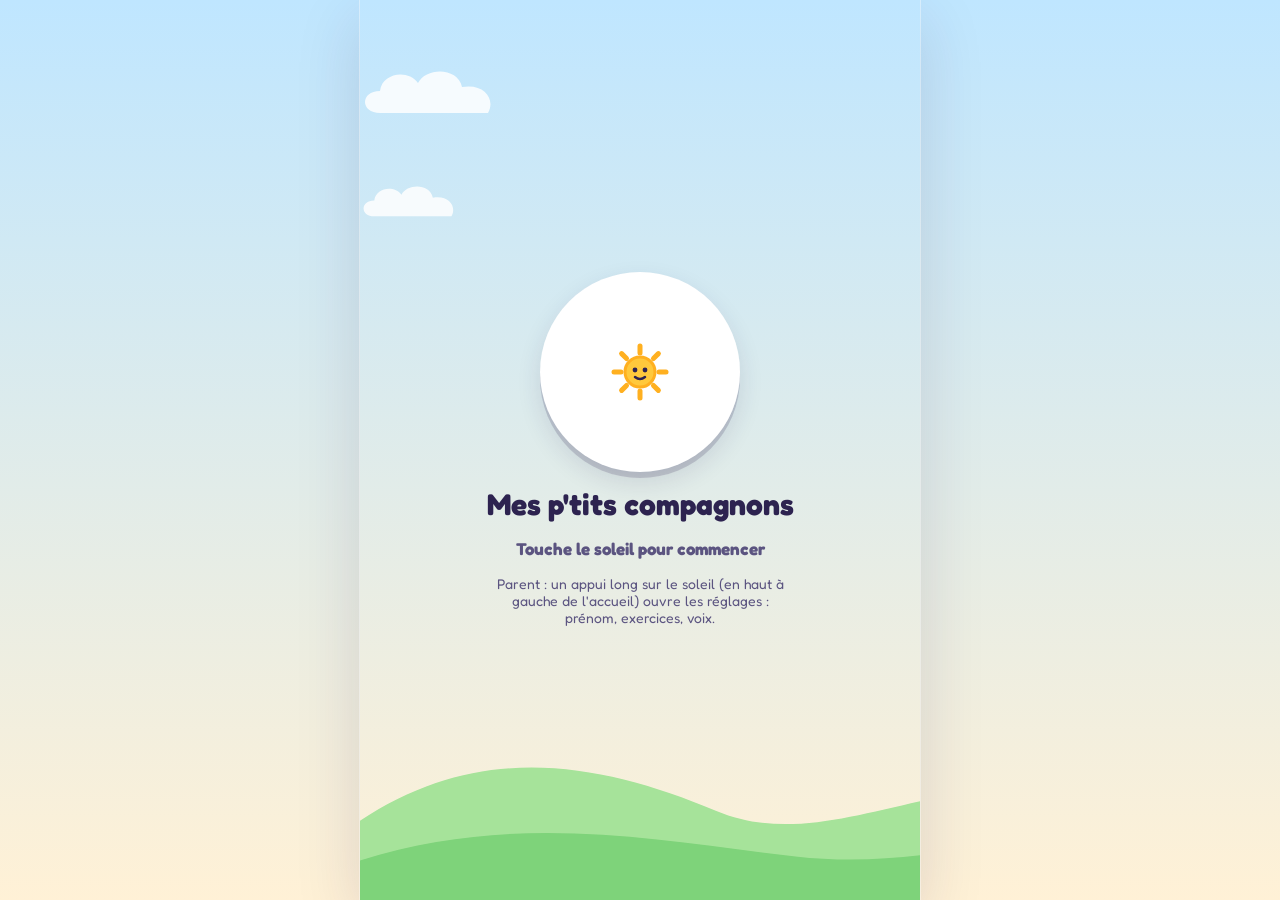
==== commit 4d7b9f28: "Refonte : créatures évolutives (auras, particules, lueurs), combat amical animé, musique chiptune, é" ====
--- a/index.html
+++ b/index.html
@@ -2,8 +2,9 @@
 <html lang="fr"><head><meta charset="utf-8">
 <meta name="viewport" content="width=device-width,initial-scale=1,maximum-scale=1,user-scalable=no,viewport-fit=cover">
 <title>Mes p'tits compagnons</title>
+<meta name="description" content="Jeu éducatif de maternelle : chiffres, lettres, formes… et des compagnons qui évoluent !">
 <meta name="theme-color" content="#8b6cf0"><meta name="mobile-web-app-capable" content="yes"><meta name="apple-mobile-web-app-capable" content="yes">
-<link rel="manifest" href="manifest.webmanifest"><link rel="icon" href="icon-192.png"><link rel="apple-touch-icon" href="icon-192.png">
+<link rel="manifest" href="manifest.webmanifest"><link rel="icon" href="favicon.svg" type="image/svg+xml"><link rel="icon" href="icon-192.png" sizes="192x192"><link rel="apple-touch-icon" href="icon-192.png">
 <link rel="preconnect" href="https://fonts.googleapis.com"><link rel="stylesheet" href="https://fonts.googleapis.com/css2?family=Fredoka:wght@500;700&display=swap">
 <style>/* Monde : un ciel de jardin du matin, gros boutons ronds comme des galets de couleur.
    Thème unique et lumineux, choisi exprès (jeu pour enfant) : toutes les couleurs sont explicites. */
@@ -117,7 +118,7 @@
 .mascot>svg{width:100%;height:100%;overflow:visible}
 
 /* tracé */
-.trace-wrap{position:relative;width:min(92vw,62vh,440px);aspect-ratio:1;border-radius:32px;background:#fff;box-shadow:0 8px 24px rgba(45,35,80,.14);touch-action:none}
+.trace-wrap{position:relative;width:min(92vw,calc(100dvh - 330px),440px);min-width:220px;aspect-ratio:1;border-radius:32px;background:#fff;box-shadow:0 8px 24px rgba(45,35,80,.14);touch-action:none}
 .trace-wrap canvas{position:absolute;inset:0;width:100%;height:100%;border-radius:32px;touch-action:none}
 .phase{display:flex;gap:10px}
 .phase i{width:44px;height:12px;border-radius:6px;background:rgba(45,35,80,.15)}
@@ -204,6 +205,77 @@
 .press-ring{position:fixed;width:80px;height:80px;border-radius:50%;border:5px solid rgba(139,108,240,.6);pointer-events:none;z-index:70;transform:scale(.4);opacity:0;transition:transform 1.8s linear,opacity .2s}
 
 #confetti{position:fixed;inset:0;pointer-events:none;z-index:45}
+/* ====== Revamp : écrans, créatures, combat, sous-titres ====== */
+.screen.enter{animation:scrIn .42s cubic-bezier(.2,.9,.3,1.15)}
+@keyframes scrIn{from{opacity:0;transform:translateY(18px) scale(.98)}to{opacity:1;transform:none}}
+.big{transition:transform .14s cubic-bezier(.3,1.6,.5,1),box-shadow .14s,filter .2s}
+@media (hover:hover){.big:hover{filter:brightness(1.05);transform:translateY(-2px)}}
+.play{position:relative;overflow:hidden;animation:breathe 2.4s ease-in-out infinite}
+.play::after{content:"";position:absolute;inset:0;background:linear-gradient(110deg,transparent 30%,rgba(255,255,255,.45) 45%,transparent 60%);background-size:250% 100%;animation:sheen 3s ease-in-out infinite}
+@keyframes breathe{0%,100%{transform:scale(1)}50%{transform:scale(1.04)}}
+@keyframes sheen{0%,40%{background-position:130% 0}100%{background-position:-130% 0}}
+.lbl{display:block;font-size:14px;font-weight:700;color:var(--ink-soft);margin-top:4px;text-align:center}
+.btn-col{display:flex;flex-direction:column;align-items:center}
+.pet{filter:drop-shadow(0 10px 14px rgba(45,35,80,.18))}
+.pet.s3{filter:drop-shadow(0 0 22px rgba(255,220,120,.6)) drop-shadow(0 10px 14px rgba(45,35,80,.2))}
+.pet-name{position:relative;z-index:2;font-size:22px;font-weight:700;background:rgba(255,255,255,.75);padding:4px 16px;border-radius:20px;box-shadow:0 3px 0 rgba(45,35,80,.12);display:flex;gap:8px;align-items:center}
+.pet-name .stg{font-size:13px;background:var(--violet);color:#fff;border-radius:10px;padding:2px 8px}
+.xpbar .st{transition:transform .3s}.xpbar .st.on{animation:starOn .6s backwards}
+@keyframes starOn{from{transform:scale(0) rotate(-90deg)}}
+/* effets des créatures (niveaux 2 et 3) */
+.crt .fx-orbit{animation:orbit 5s linear infinite;transform-box:view-box;transform-origin:100px 118px}
+.crt .fx-orbit.rev{animation-direction:reverse;animation-duration:7s}
+@keyframes orbit{to{transform:rotate(360deg)}}
+.crt .fx-spin{animation:orbit 14s linear infinite;transform-box:view-box;transform-origin:100px 118px}
+.crt .fx-spin.rev{animation-direction:reverse;animation-duration:20s}
+.crt .fx-pulse{animation:fxpulse 2.4s ease-in-out infinite;transform-box:view-box;transform-origin:100px 118px}
+@keyframes fxpulse{0%,100%{transform:scale(.94);opacity:.75}50%{transform:scale(1.06);opacity:1}}
+.crt .fx-rise{animation:fxrise 2.6s ease-in infinite;transform-box:fill-box;transform-origin:center}
+@keyframes fxrise{0%{transform:translateY(10px) scale(.4);opacity:0}25%{opacity:1}100%{transform:translateY(-70px) scale(1);opacity:0}}
+.crt .fx-breath{animation:breath 3.2s ease-in-out infinite;transform-box:view-box;transform-origin:100px 180px}
+@keyframes breath{0%,100%{transform:scale(1,1)}50%{transform:scale(1.025,.975)}}
+/* combat */
+.arena{position:relative;z-index:3;width:100%;max-width:460px;height:clamp(78px,15vh,120px);display:flex;justify-content:space-between;align-items:flex-end;margin-top:clamp(6px,2.5vh,22px);
+  background:radial-gradient(ellipse 30% 22% at 18% 88%,rgba(45,35,80,.12),transparent 70%),radial-gradient(ellipse 30% 22% at 82% 88%,rgba(45,35,80,.12),transparent 70%)}
+.fighter{position:relative;height:100%;aspect-ratio:1}
+.fighter>svg{width:100%;height:100%;overflow:visible}
+.fighter.foe>svg{transform:scaleX(-1)}
+.hp{position:absolute;left:8%;right:8%;top:-4px;height:10px;border-radius:6px;background:rgba(45,35,80,.18);overflow:hidden;box-shadow:0 0 0 2px #fff;z-index:2}
+.hp i{display:block;height:100%;width:100%;background:linear-gradient(90deg,#3cc47c,#8be06a);border-radius:6px;transition:width .6s cubic-bezier(.3,1.3,.5,1),background .3s}
+.hp.mid i{background:linear-gradient(90deg,#ffb020,#ffd84a)}.hp.low i{background:linear-gradient(90deg,#ff5a4a,#ff9a6a)}
+.foe-name{position:absolute;top:-24px;left:0;right:0;text-align:center;font-size:13px;font-weight:700;color:var(--ink-soft);white-space:nowrap}
+.fighter.hit{animation:hit .5s}
+@keyframes hit{0%{transform:translateX(0);filter:brightness(4)}15%{transform:translateX(10px) rotate(6deg)}30%{transform:translateX(-8px) rotate(-5deg);filter:brightness(1)}45%{transform:translateX(6px)}60%{transform:translateX(-4px)}100%{transform:none}}
+.fighter.taunt{animation:taunt .7s}
+@keyframes taunt{0%,100%{transform:none}30%{transform:translateY(-18%) rotate(-8deg)}60%{transform:translateY(0) rotate(6deg)}80%{transform:translateY(-6%)}}
+.fighter.friend{animation:friend 1.2s forwards}
+@keyframes friend{0%{transform:none}40%{transform:translateY(-20%) rotate(360deg) scale(1.15)}100%{transform:scale(1)}}
+.arena.shake,.screen.shake{animation:scrShake .4s}
+@keyframes scrShake{0%,100%{transform:none}20%{transform:translate(-6px,3px)}40%{transform:translate(5px,-4px)}60%{transform:translate(-4px,2px)}80%{transform:translate(3px,-1px)}}
+.proj{position:absolute;width:44px;height:44px;margin:-22px 0 0 -22px;pointer-events:none;z-index:5}
+.proj>svg{width:100%;height:100%;overflow:visible}
+.dmg{position:absolute;z-index:6;font-weight:700;font-size:28px;color:#fff;pointer-events:none;-webkit-text-stroke:2px #2d2350;paint-order:stroke;text-shadow:0 3px 0 #2d2350}
+.dmg.crit{font-size:38px;color:#ffd84a}
+.boom{position:absolute;width:20px;height:20px;margin:-10px 0 0 -10px;border-radius:50%;pointer-events:none;z-index:4}
+.heart{position:absolute;pointer-events:none;z-index:6;width:26px;height:26px}
+/* sous-titres */
+#cap{position:fixed;left:50%;top:calc(82px + env(safe-area-inset-top,0px));transform:translateX(-50%) translateY(-8px);z-index:35;max-width:min(88vw,460px);
+  background:rgba(45,35,80,.8);color:#fff;font-size:14px;line-height:1.3;padding:7px 14px;border-radius:16px;pointer-events:none;opacity:0;transition:opacity .25s,transform .25s;text-align:center}
+#cap.on{opacity:1;transform:translateX(-50%)}
+/* évolution v2 */
+#evo .orb{position:absolute;left:50%;top:50%;width:12px;height:12px;margin:-6px;border-radius:50%;pointer-events:none}
+#evo .evo-name{position:relative;z-index:3;color:#fff;font-size:34px;font-weight:700;text-shadow:0 0 18px rgba(255,255,255,.8),0 3px 0 rgba(0,0,0,.3);margin-top:8px;opacity:0;transform:scale(.4)}
+#evo .evo-name.on{animation:namePop .7s cubic-bezier(.2,1.6,.4,1) forwards}
+@keyframes namePop{to{opacity:1;transform:scale(1)}}
+#evo .shock{position:absolute;left:50%;top:50%;width:40px;height:40px;margin:-20px;border-radius:50%;border:8px solid #fff;pointer-events:none;opacity:0}
+#evo.quake{animation:scrShake .5s 2}
+#evo .evo-box>div{transition:transform .25s}
+.empty-msg{position:relative;z-index:2;text-align:center;font-size:16px;color:var(--ink-soft);background:rgba(255,255,255,.7);border-radius:16px;padding:8px 14px;margin:4px 0 8px}
+@media (min-width:600px){#app{box-shadow:0 0 0 1px rgba(255,255,255,.4),0 20px 60px rgba(45,35,80,.15)}}
+@media (max-height:640px){.stage{gap:20px}.play{height:90px}.square{height:84px}}
+@media (max-height:720px){.pet{max-height:31vh}.pet-name{font-size:18px}.home-actions{gap:10px}.home-stage{gap:4px}.lbl{font-size:12px;margin-top:2px}}
+@media (prefers-reduced-motion:reduce){*,*::before,*::after{animation-duration:.001ms!important;animation-iteration-count:1!important;transition-duration:.001ms!important}}
+
 @media (prefers-reduced-motion:reduce){.cloud,.holo,.rays{animation:none}}
 </style></head><body>
 <div id="app">
@@ -226,6 +298,7 @@
 <div id="parent" class="parent" hidden></div>
 <div id="zoom" class="zoom" hidden></div>
 <div id="pressring" class="press-ring"></div>
+<div id="cap" role="status" aria-live="polite"></div>
 
 <script>'use strict';
 /* ====================== Outils ====================== */
@@ -255,7 +328,7 @@
 function defaultState() {
   return {
     v: 1, name: '', companion: null, xp: 0, stage: 1, cards: {}, packs: 0, sessions: 0,
-    settings: { exos: Object.fromEntries(EXOS.map(e => [e.id, true])), rate: 0.9, music: true, len: 6, voice: '', start: 1 },
+    settings: { exos: Object.fromEntries(EXOS.map(e => [e.id, true])), rate: 0.9, music: true, len: 6, voice: '', start: 1, subs: true },
     lv: {}, firstRun: true,
   };
 }
@@ -277,9 +350,9 @@
 function idbPut(txt) { idbOpen().then(db => { const t = db.transaction('kv', 'readwrite'); t.objectStore('kv').put(txt, KEY); }).catch(() => { }); }
 function idbGet() { return idbOpen().then(db => new Promise(res => { const r = db.transaction('kv').objectStore('kv').get(KEY); r.onsuccess = () => res(r.result || null); r.onerror = () => res(null); })).catch(() => null); }
 function applySaved(raw) {
-  const d = JSON.parse(raw), base = defaultState();
+  const d = JSON.parse(raw), base = defaultState(), defSettings = base.settings;
   S = Object.assign(base, d);
-  S.settings = Object.assign(base.settings, d.settings || {});
+  S.settings = Object.assign(defSettings, d.settings || {});
   S.settings.exos = Object.assign(Object.fromEntries(EXOS.map(e => [e.id, true])), (d.settings || {}).exos || {});
 }
 /* ---- Code de sauvegarde (transfert vers un autre téléphone) ----
@@ -362,24 +435,74 @@
     o.connect(g); o2.connect(g); g.connect(this.master); o.start(t); o2.start(t); o.stop(t + dur + .1); o2.stop(t + dur + .1);
   },
   fanfare() { this.seq([523, 523, 523, 659, 0, 587, 659, 784, 0, 1047], .13, 'triangle', .2, .5); this.seq([262, 0, 0, 330, 0, 294, 330, 392, 0, 523], .13, 'sine', .12, .6); },
-  /* petite musique douce, façon boîte à musique */
-  melody: [523, 0, 659, 784, 659, 0, 587, 523, 440, 0, 523, 587, 659, 0, 0, 0, 784, 0, 880, 784, 659, 0, 587, 659, 523, 0, 440, 392, 523, 0, 0, 0],
-  bass: [262, 196, 220, 175, 262, 196, 175, 196],
+  /* Musique d'aventure chiptune, composée ici et jouée en direct (aucun fichier) :
+     grille do – la m – fa – sol, 124 bpm, sections A A B B. */
+  noiseBuf() {
+    if (this._nb) return this._nb; const c = this.ctx, b = c.createBuffer(1, c.sampleRate * .5, c.sampleRate), d = b.getChannelData(0);
+    for (let i = 0; i < d.length; i++) d[i] = Math.random() * 2 - 1; return (this._nb = b);
+  },
+  noise(t, dur, vol, freq = 6000, type = 'highpass', dest) {
+    if (!this.ctx) return; const c = this.ctx, s = c.createBufferSource(), f = c.createBiquadFilter(), g = c.createGain();
+    s.buffer = this.noiseBuf(); f.type = type; f.frequency.value = freq; g.gain.setValueAtTime(vol, t); g.gain.exponentialRampToValueAtTime(.0005, t + dur);
+    s.connect(f); f.connect(g); g.connect(dest || this.master); s.start(t, Math.random() * .3); s.stop(t + dur + .02);
+  },
+  kick(t, dest) {
+    const c = this.ctx, o = c.createOscillator(), g = c.createGain(); o.frequency.setValueAtTime(150, t); o.frequency.exponentialRampToValueAtTime(45, t + .12);
+    g.gain.setValueAtTime(.16, t); g.gain.exponentialRampToValueAtTime(.001, t + .18); o.connect(g); g.connect(dest); o.start(t); o.stop(t + .2);
+  },
+  mf: m => 440 * Math.pow(2, (m - 69) / 12),
+  song: {
+    lead: {
+      A: [72, 0, 76, 0, 79, 0, 76, 0, 77, 76, 74, 0, 72, 0, 0, 0, 69, 0, 72, 0, 76, 0, 72, 0, 74, 72, 71, 0, 69, 0, 0, 0,
+        69, 0, 72, 0, 77, 0, 76, 0, 74, 0, 72, 0, 74, 0, 76, 0, 79, 0, 0, 77, 76, 0, 74, 0, 71, 0, 74, 0, 79, 0, 0, 0],
+      B: [84, 0, 79, 0, 76, 79, 84, 0, 83, 0, 79, 0, 76, 0, 74, 0, 81, 0, 76, 0, 72, 76, 81, 0, 79, 0, 76, 0, 72, 0, 0, 0,
+        77, 0, 81, 0, 84, 0, 81, 0, 79, 0, 77, 0, 76, 0, 74, 0, 74, 0, 76, 0, 77, 0, 79, 0, 83, 0, 0, 0, 86, 0, 0, 0],
+    },
+    chords: [[60, 64, 67], [57, 60, 64], [53, 57, 60], [55, 59, 62]],
+    order: ['A', 'A', 'B', 'B'],
+  },
   startMusic() {
     if (!this.ctx || this.playing) return; this.playing = true;
-    const g = this.musicGain; g.gain.cancelScheduledValues(this.ctx.currentTime); g.gain.linearRampToValueAtTime(1, this.ctx.currentTime + 1.5);
-    let i = 0; const step = .34; let next = this.ctx.currentTime + .1;
+    const c = this.ctx, g = this.musicGain; g.gain.cancelScheduledValues(c.currentTime); g.gain.setValueAtTime(g.gain.value, c.currentTime); g.gain.linearRampToValueAtTime(1, c.currentTime + 1.5);
+    if (!this.mbus) { this.mbus = c.createBiquadFilter(); this.mbus.type = 'lowpass'; this.mbus.frequency.value = 3200; this.mbus.connect(g); }
+    const bus = this.mbus, step = 60 / 124 / 4, song = this.song; let i = 0, next = c.currentTime + .1;
     const loop = () => {
       if (!this.playing) return;
-      while (next < this.ctx.currentTime + .8) {
-        const m = this.melody[i % this.melody.length]; if (m) this.tone(m, next, 1.1, 'sine', .035, g);
-        if (i % 4 === 0) this.tone(this.bass[(i / 4) % this.bass.length] / 2, next, 1.6, 'triangle', .03, g);
+      while (next < c.currentTime + .5) {
+        const sec = song.order[Math.floor(i / 64) % song.order.length], k = i % 64, bar = Math.floor(k / 16), b16 = k % 16, ch = song.chords[bar];
+        const m = song.lead[sec][k]; if (m) this.tone(this.mf(m), next, step * 2.2, 'square', .022, bus);
+        if (m && sec === 'B') this.tone(this.mf(m - 12), next, step * 2, 'triangle', .02, bus);
+        this.tone(this.mf(ch[b16 % 3] + 12), next, step * .9, 'square', .007, bus);                         // arpège
+        if (b16 % 2 === 0) this.tone(this.mf(ch[0] - (b16 % 4 ? 12 : 24)), next, step * 1.8, 'triangle', .07, bus); // basse qui rebondit
+        if (b16 % 8 === 0 || (sec === 'B' && b16 === 10)) this.kick(next, g);
+        if (b16 % 8 === 4) this.noise(next, .12, .05, 1800, 'bandpass', g);                                    // caisse claire
+        if (b16 % 2 === 1 || sec === 'B') this.noise(next, .03, .018, 7000, 'highpass', g);                      // charleston
         i++; next += step;
       }
-      this.timer = setTimeout(loop, 200);
+      this.timer = setTimeout(loop, 120);
     };
     loop();
   },
+  /* ---- bruitages de combat ---- */
+  attack(el) {
+    if (!this.ctx) return; const t = this.ctx.currentTime + .01, c = this.ctx;
+    if (el === 'feu') { this.noise(t, .45, .25, 900, 'lowpass'); this.seq([220, 330, 440], .05, 'sawtooth', .05, .2); }
+    else if (el === 'eau') { [600, 800, 1000, 1300].forEach((f, i) => { const o = c.createOscillator(), g = c.createGain(), tt = t + i * .06; o.frequency.setValueAtTime(f, tt); o.frequency.exponentialRampToValueAtTime(f * 2, tt + .08); g.gain.setValueAtTime(.12, tt); g.gain.exponentialRampToValueAtTime(.001, tt + .1); o.connect(g); g.connect(this.master); o.start(tt); o.stop(tt + .12); }); }
+    else if (el === 'plante') { this.whoosh(); this.seq([1047, 1319, 1568], .05, 'sine', .08, .2); }
+    else { for (let i = 0; i < 6; i++) this.tone(300 + Math.random() * 1500, t + i * .035, .05, 'square', .06); this.noise(t, .3, .12, 3000, 'bandpass'); }
+  },
+  hit(crit) {
+    if (!this.ctx) return; const t = this.ctx.currentTime + .01;
+    this.kick(t, this.master); this.noise(t, .18, .25, 1200, 'lowpass');
+    if (crit) this.seq([1568, 2093, 2637], .06, 'triangle', .1, .3);
+  },
+  boing() {
+    if (!this.ctx) return; const c = this.ctx, o = c.createOscillator(), g = c.createGain(), t = c.currentTime;
+    o.type = 'triangle'; o.frequency.setValueAtTime(300, t); o.frequency.exponentialRampToValueAtTime(700, t + .12); o.frequency.exponentialRampToValueAtTime(250, t + .3);
+    g.gain.setValueAtTime(.12, t); g.gain.exponentialRampToValueAtTime(.001, t + .35); o.connect(g); g.connect(this.master); o.start(t); o.stop(t + .4);
+  },
+  friend() { this.seq([784, 988, 1175, 1568], .09, 'triangle', .14, .4); this.seq([1568, 0, 1976, 0, 2349], .09, 'sine', .05, .5); },
+  boom() { if (!this.ctx) return; const t = this.ctx.currentTime; this.kick(t, this.master); this.noise(t, .9, .4, 700, 'lowpass'); },
   stopMusic() { this.playing = false; clearTimeout(this.timer); if (this.ctx) this.musicGain.gain.linearRampToValueAtTime(0, this.ctx.currentTime + .3); },
   duck(on) { if (!this.ctx || !this.playing) return; const g = this.musicGain.gain, t = this.ctx.currentTime; g.cancelScheduledValues(t); g.setValueAtTime(g.value, t); g.linearRampToValueAtTime(on ? .35 : 1, t + .25); },
   sync() { if (S.settings.music) this.startMusic(); else this.stopMusic(); },
@@ -412,22 +535,29 @@
   say(text, opts = {}) {
     const tk = ++this.token;
     return new Promise(res => {
-      if (!('speechSynthesis' in window) || !text) { setTimeout(res, 300); return; }
+      if (!('speechSynthesis' in window) || !text) { if (text) { Caption.show(text); setTimeout(() => { if (tk === this.token) Caption.hide(); res(true); }, 900 + text.length * 45); } else setTimeout(res, 300); return; }
       try { speechSynthesis.cancel(); } catch (e) { }
+      Caption.show(text);
       const u = new SpeechSynthesisUtterance(text);
       if (!this.v) this.refresh();
       try { if (this.v) u.voice = this.v; } catch (e) { } u.lang = 'fr-FR';
       u.rate = (opts.rate || 1) * S.settings.rate; u.pitch = opts.pitch || 1.05; u.volume = 1;
-      let done = false; const fin = () => { if (done) return; done = true; Snd.duck(false); res(tk === this.token); };
+      let done = false; const fin = () => { if (done) return; done = true; Snd.duck(false); if (tk === this.token) Caption.hide(); res(tk === this.token); };
       u.onend = fin; u.onerror = fin;
       setTimeout(fin, 1600 + text.length * 95 / u.rate);
       Snd.duck(true);
       setTimeout(() => { try { speechSynthesis.speak(u); } catch (e) { fin(); } }, 40);
     });
   },
-  stop() { this.token++; try { speechSynthesis.cancel(); } catch (e) { } Snd.duck(false); },
+  stop() { this.token++; try { speechSynthesis.cancel(); } catch (e) { } Snd.duck(false); Caption.hide(); },
 };
 const say = (t, o) => Voice.say(t, o);
+/* Sous-titres : ce que dit la voix s'affiche aussi (utile sans son ou sans voix française) */
+const Caption = {
+  t: 0,
+  show(text) { const c = $('#cap'); if (!c || S.settings.subs === false) return; clearTimeout(this.t); c.textContent = text; c.classList.add('on'); },
+  hide() { const c = $('#cap'); if (!c) return; clearTimeout(this.t); this.t = setTimeout(() => c.classList.remove('on'), 700); },
+};
 
 /* Noms des lettres, écrits pour que la voix les prononce bien isolés */
 const LETTER_SAY = { A: 'a', B: 'bé', C: 'cé', D: 'dé', E: 'euh', F: 'èffe', G: 'jé', H: 'ache', I: 'i', J: 'ji', K: 'ka', L: 'èle', M: 'ème', N: 'ène', O: 'o', P: 'pé', Q: 'ku', R: 'ère', S: 'èsse', T: 'té', U: 'u', V: 'vé', W: 'double vé', X: 'ix', Y: 'i grec', Z: 'zèd' };
@@ -439,9 +569,9 @@
 const Confetti = {
   cv: null, cx: null, parts: [], raf: 0,
   init() { this.cv = $('#confetti'); this.cx = this.cv.getContext('2d'); const r = () => { this.cv.width = innerWidth * devicePixelRatio; this.cv.height = innerHeight * devicePixelRatio; }; r(); addEventListener('resize', r); },
-  burst(x, y, n = 60, power = 1) {
+  burst(x, y, n = 60, power = 1, colors) {
     if (x == null) { x = innerWidth / 2; y = innerHeight / 3; }
-    const cols = ['#ff7a6b', '#ffc93c', '#7ed37a', '#5fb8ff', '#b28cff', '#ff9de2'];
+    const cols = colors || ['#ff7a6b', '#ffc93c', '#7ed37a', '#5fb8ff', '#b28cff', '#ff9de2'];
     for (let i = 0; i < n; i++) {
       const a = Math.random() * Math.PI * 2, s = (3 + Math.random() * 7) * power;
       this.parts.push({ x, y, vx: Math.cos(a) * s, vy: Math.sin(a) * s - 5 * power, r: 4 + Math.random() * 5, c: pick(cols), rot: Math.random() * 6, vr: (Math.random() - .5) * .4, life: 90 + rnd(50), sh: rnd(3) });
@@ -557,8 +687,11 @@
   front.push(mir(`<ellipse cx="76" cy="173" rx="15" ry="8" fill="${c2}"/>`));
   if (sp.shape !== 'cloud') front.push(mir(`<ellipse cx="50" cy="${ey + 26}" rx="9" ry="14" transform="rotate(28 50 ${ey + 26})" fill="${B}" stroke="${c2}" stroke-width="2"/>`));
   // ---- visage ----
-  const eye = x => `<g class="eye"><ellipse cx="${x}" cy="${ey}" rx="12.5" ry="15" fill="#241b3a"/><ellipse cx="${x}" cy="${ey + 6}" rx="8.5" ry="7" fill="${sp.eye || c2}" opacity=".9"/><circle cx="${x - 4}" cy="${ey - 6}" r="5" fill="#fff"/><circle cx="${x + 4.5}" cy="${ey + 6}" r="2.2" fill="#fff"/></g>`;
+  const tier = sp.tier || 1;
+  const eye = x => `<g class="eye"><ellipse cx="${x}" cy="${ey}" rx="12.5" ry="15" fill="#241b3a"/><ellipse cx="${x}" cy="${ey + 5}" rx="9" ry="8.5" fill="url(#${id}e)"/><circle cx="${x - 4}" cy="${ey - 6}" r="5" fill="#fff"/><circle cx="${x + 4.5}" cy="${ey + 6}" r="2.2" fill="#fff"/>${tier >= 3 ? `<polygon points="${starPts(x + 5, ey - 3, 3.2, 1.2, 4)}" fill="#fff"/>` : ''}</g>`;
   front.push(eye(79) + eye(121));
+  if (tier >= 2) front.push(mir(`<path d="M${tier >= 3 ? 64 : 68} ${ey - (tier >= 3 ? 22 : 21)} Q76 ${ey - 27} ${tier >= 3 ? 90 : 88} ${ey - (tier >= 3 ? 18 : 22)}" stroke="#241b3a" stroke-width="3.6" fill="none" stroke-linecap="round" opacity=".85"/>`));
+  if (tier >= 3) front.push(`<g filter="url(#${id}gl)"><polygon points="100,138 107,146 100,154 93,146" fill="${sp.auraColor || acc}" stroke="#fff" stroke-width="2.5"/></g><polygon points="100,140 103,145 100,147 97,143" fill="#fff" opacity=".8"/>`);
   front.push(`<ellipse cx="62" cy="${ey + 16}" rx="10" ry="6" fill="${sp.cheek || '#ff7aa8'}" opacity=".45"/><ellipse cx="138" cy="${ey + 16}" rx="10" ry="6" fill="${sp.cheek || '#ff7aa8'}" opacity=".45"/>`);
   front.push(`<path class="mo-calm" d="M92 ${ey + 17} Q100 ${ey + 25} 108 ${ey + 17}" stroke="#241b3a" stroke-width="3.2" fill="none" stroke-linecap="round"/>
     <g class="mo-happy"><path d="M89 ${ey + 15} Q100 ${ey + 36} 111 ${ey + 15}Z" fill="#7a2244" stroke="#241b3a" stroke-width="2.5" stroke-linejoin="round"/><ellipse cx="100" cy="${ey + 26}" rx="6" ry="4" fill="#ff8fb0"/></g>`);
@@ -586,7 +719,29 @@
   if (sp.sparkles) front.push([[30, 60, 0], [170, 70, .6], [160, 170, 1.1], [36, 160, .3], [100, 22, .9]].map(([x, y, d]) => `<polygon class="twinkle" style="animation-delay:${d}s" points="${starPts(x, y, 7, 2.5, 4)}" fill="#fff8c4"/>`).join(''));
   if (sp.bubbles) front.push([[40, 150, 0], [160, 140, 1], [150, 90, 2], [52, 96, 1.5]].map(([x, y, d]) => `<circle class="floaty" style="animation-delay:${d}s" cx="${x}" cy="${y}" r="6" fill="#fff" fill-opacity=".35" stroke="#fff" stroke-width="1.5"/>`).join(''));
   const s = sp.scale || 1;
+  const fxc = sp.auraColor || acc, st = !!o.still, an = c => st ? '' : ` class="${c}"`;
+  const pShape = (k, col) => ({
+    feu: `<path d="${P.flame}" transform="scale(.22)" fill="${col}"/>`,
+    eau: `<circle r="5" fill="#fff" fill-opacity=".35" stroke="#fff" stroke-width="1.5"/>`,
+    plante: `<path d="${P.leaf}" transform="scale(.26)" fill="#9be88a" stroke="#2f8a45" stroke-width="3"/>`,
+    eclair: `<polygon points="${P.bolt}" transform="scale(.32)" fill="#fff48a" stroke="#d9a400" stroke-width="3"/>`,
+  }[k] || `<polygon points="${starPts(0, 0, 6, 2.2, 4)}" fill="#fff8c4"/>`);
+  const fxBack = [], fxFront = [];
+  if (tier >= 2) {
+    fxBack.push(`<circle cx="100" cy="118" r="${tier >= 3 ? 98 : 78}" fill="url(#${id}g)"${an('fx-pulse')} opacity=".85"/>`);
+    const n = tier >= 3 ? 4 : 2;
+    for (let i = 0; i < n; i++) fxFront.push(`<g${an('fx-orbit' + (i % 2 ? ' rev' : ''))} style="animation-delay:-${(i * 5 / n).toFixed(2)}s"><g transform="rotate(${i * 360 / n} 100 118)"><circle cx="100" cy="${tier >= 3 ? 26 : 40}" r="${tier >= 3 ? 5 : 4}" fill="#fff" filter="url(#${id}gl)"/><circle cx="100" cy="${tier >= 3 ? 26 : 40}" r="${tier >= 3 ? 9 : 7}" fill="${fxc}" opacity=".45"/></g></g>`);
+  }
+  if (tier >= 3) {
+    fxBack.unshift(`<g${an('fx-spin rev')} opacity=".32">${Array.from({ length: 10 }, (_, i) => `<polygon points="100,118 92,0 108,0" fill="${fxc}" transform="rotate(${i * 36} 100 118)"/>`).join('')}</g>`);
+    fxBack.push(`<g${an('fx-spin')}><circle cx="100" cy="118" r="90" fill="none" stroke="${fxc}" stroke-width="3" stroke-dasharray="3 13" stroke-linecap="round" opacity=".9"/></g>`);
+    fxBack.push(`<g${an('fx-spin rev')}><circle cx="100" cy="118" r="80" fill="none" stroke="#fff" stroke-width="2" stroke-dasharray="20 30" opacity=".55"/></g>`);
+    if (!st) fxFront.push([[34, 150, 0], [166, 158, .7], [56, 172, 1.4], [146, 176, 2], [100, 186, 1.1], [20, 120, 1.8]].map(([x, y, d]) => `<g transform="translate(${x} ${y})"><g class="fx-rise" style="animation-delay:${d}s">${pShape(sp.elx, fxc)}</g></g>`).join(''));
+  }
   const defs = `<defs>
+    <radialGradient id="${id}e" cx="50%" cy="70%" r="70%"><stop offset="0" stop-color="#fff" stop-opacity=".9"/><stop offset=".35" stop-color="${sp.eye || c2}"/><stop offset="1" stop-color="#241b3a"/></radialGradient>
+    <filter id="${id}gl" x="-100%" y="-100%" width="300%" height="300%"><feGaussianBlur stdDeviation="2.5" result="b"/><feMerge><feMergeNode in="b"/><feMergeNode in="SourceGraphic"/></feMerge></filter>
+    <filter id="${id}bg" x="-30%" y="-30%" width="160%" height="160%"><feDropShadow dx="0" dy="0" stdDeviation="${tier >= 3 ? 5 : 3}" flood-color="${fxc}" flood-opacity="${tier >= 3 ? .95 : .6}"/></filter>
     <radialGradient id="${id}b" cx="35%" cy="28%" r="80%"><stop offset="0" stop-color="${c1}"/><stop offset=".55" stop-color="${sp.mid || c1}"/><stop offset="1" stop-color="${c2}"/></radialGradient>
     <radialGradient id="${id}f" cx="50%" cy="80%" r="80%"><stop offset="0" stop-color="#fff3a0"/><stop offset=".45" stop-color="#ffb340"/><stop offset="1" stop-color="#ff5a2a"/></radialGradient>
     <linearGradient id="${id}w" x1="0" y1="0" x2="0" y2="1"><stop offset="0" stop-color="#e8fbff"/><stop offset="1" stop-color="#4fb6ff"/></linearGradient>
@@ -595,7 +750,7 @@
   </defs>`;
   return `<svg class="crt${o.happy ? ' happy' : ''}" viewBox="${o.vb || '0 0 200 200'}" ${o.attrs || ''} xmlns="http://www.w3.org/2000/svg" aria-hidden="true">${defs}
     ${o.noShadow ? '' : '<ellipse cx="100" cy="182" rx="54" ry="8" fill="#2d2350" opacity=".13"/>'}
-    <g transform="translate(100 180) scale(${s}) translate(-100 -180)"><g class="${o.still ? '' : 'bob'}">${back.join('')}${body}${front.join('')}</g></g></svg>`;
+    ${o.noFx ? '' : fxBack.join('')}<g transform="translate(100 180) scale(${s}) translate(-100 -180)"><g class="${o.still ? '' : 'bob'}"><g${an('fx-breath')}${tier >= 2 && !o.noFx ? ` filter="url(#${id}bg)"` : ''}>${back.join('')}${body}${front.join('')}</g></g></g>${o.noFx ? '' : fxFront.join('')}</svg>`;
 }
 
 /* ---- Éléments ---- */
@@ -637,6 +792,7 @@
     { name: 'Foudrion', sp: { ...ELEC, shape: 'egg', ears: 'horn', head: 'crown', tail: 'zig', wings: 'bolt', pattern: 'stars', aura: true, sparkles: true, auraColor: '#ffe14d' } },
   ] },
 ];
+COMPANIONS.forEach(c => c.forms.forEach((f, i) => { f.sp.tier = i + 1; f.sp.elx = c.el; }));
 const compById = id => COMPANIONS.find(c => c.id === id);
 const myForm = () => { const c = compById(S.companion) || COMPANIONS[0]; return c.forms[S.stage - 1]; };
 
@@ -675,6 +831,7 @@
   ['Nébulon', 'etoile', 'o', { ...C('#b8a8ff', '#7a68e0', '#3a2a98', '#e8e2ff', '#ffd34d', '#ffd34d'), shape: 'pear', head: 'crown', wings: 'feather', pattern: 'stars', aura: true, sparkles: true, auraColor: '#9a8aff' }],
   ['Cristalor', 'glace', 'o', { ...C('#f4feff', '#c4ecff', '#5aa8e0', '#ffffff', '#ffffff', '#3a88d0'), shape: 'egg', head: 'crystal', ears: 'crystal', wings: 'fairy', tail: 'fluffy', aura: true, sparkles: true, auraColor: '#bff0ff' }],
 ];
+FAMILY.forEach(f => { f[3].tier = { c: 1, r: 2, o: 3 }[f[2]]; f[3].elx = f[1]; });
 const CARDS = [];
 COMPANIONS.forEach(c => c.forms.forEach((f, i) => CARDS.push({ id: c.id + (i + 1), name: f.name, el: c.el, rar: ['c', 'r', 'o'][i], sp: f.sp })));
 FAMILY.forEach(([name, el, rar, sp], i) => CARDS.push({ id: 'f' + i, name, el, rar, sp }));
@@ -1126,13 +1283,13 @@
 
 /* ====================== Écrans ====================== */
 const XP_STAGE = [0, 100, 300];
-function show(id) { $$('#app .screen').forEach(s => s.hidden = s.id !== id); }
+function show(id) { $$('#app .screen').forEach(s => { const was = s.hidden; s.hidden = s.id !== id; if (!s.hidden && was) { s.classList.remove('enter'); void s.offsetWidth; s.classList.add('enter'); } }); }
 const stageFor = xp => xp >= XP_STAGE[2] ? 3 : xp >= XP_STAGE[1] ? 2 : 1;
 function petHTML(happy) { return creatureSVG(myForm().sp, { happy }); }
-function musicBtn() { return `<button class="big round" id="bMusic" aria-label="Musique">${S.settings.music ? IC.music : IC.musicOff}</button>`; }
+function musicBtn() { return `<button class="big round" id="bMusic" aria-label="Musique" aria-pressed="${!!S.settings.music}">${S.settings.music ? IC.music : IC.musicOff}</button>`; }
 function bindMusic(root) {
   const b = $('#bMusic', root); if (!b) return;
-  b.onclick = () => { Snd.init(); S.settings.music = !S.settings.music; save(); Snd.sync(); b.innerHTML = S.settings.music ? IC.music : IC.musicOff; };
+  b.onclick = () => { Snd.init(); S.settings.music = !S.settings.music; save(); Snd.sync(); b.innerHTML = S.settings.music ? IC.music : IC.musicOff; b.setAttribute('aria-pressed', !!S.settings.music); };
 }
 const PET_LINES = () => {
   const f = myForm(), n = S.name ? ' ' + S.name : '';
@@ -1143,8 +1300,9 @@
 function screenStart() {
   const s = $('#s-home'); show('s-home');
   s.innerHTML = `<div class="home-stage">
-    <button class="big" id="bStart" style="width:200px;height:200px;border-radius:50%;padding:20px" aria-label="Commencer">${IC.sun}</button>
+    <button class="big play" id="bStart" style="width:200px;height:200px;border-radius:50%;padding:20px;background:#fff" aria-label="Commencer">${IC.sun}</button>
     <div class="title">Mes p'tits compagnons</div>
+    <div class="lbl" style="position:relative;z-index:2;font-size:17px">Touche le soleil pour commencer</div>
     <p style="position:relative;z-index:2;max-width:300px;text-align:center;font-size:14px;color:var(--ink-soft);margin:8px 0 0">Parent : un appui long sur le soleil (en haut à gauche de l'accueil) ouvre les réglages : prénom, exercices, voix.</p>
   </div>`;
   $('#bStart').onclick = () => {
@@ -1189,14 +1347,15 @@
   const filled = hi ? Math.floor((S.xp - lo) / (hi - lo) * 5) : 5;
   s.innerHTML = `<div class="topbar"><button class="logo" id="bLogo" aria-label="Soleil">${IC.sun}</button><div class="mid"></div>${musicBtn()}</div>
     <div class="home-stage">
-      <div class="pet s${st}" id="pet">${petHTML(false)}</div>
-      <div class="xpbar">${Array.from({ length: 5 }, (_, i) => `<span class="st">${IC.star(i < filled ? (st === 3 ? '#ffb020' : '#ffc93c') : '#ffffff')}</span>`).join('')}</div>
+      <div class="pet-name">${f.name}<span class="stg" aria-label="forme ${st} sur 3">${'★'.repeat(st)}</span></div>
+      <button class="pet s${st}" id="pet" aria-label="Caresser ${f.name}" style="background:none;border:0;padding:0">${petHTML(false)}</button>
+      <div class="xpbar" role="img" aria-label="${hi ? `${filled} étoiles sur 5 avant la prochaine évolution` : 'Forme finale atteinte !'}">${Array.from({ length: 5 }, (_, i) => `<span class="st${i < filled ? ' on' : ''}" style="animation-delay:${.3 + i * .12}s">${IC.star(i < filled ? (st === 3 ? '#ffb020' : '#ffc93c') : '#ffffff')}</span>`).join('')}</div>
     </div>
     <div class="home-actions">
-      <button class="big play" id="bPlay" aria-label="Jouer">${IC.play}</button>
+      <div class="btn-col"><button class="big play" id="bPlay" aria-label="Jouer">${IC.play}</button><span class="lbl" aria-hidden="true">Jouer</span></div>
       <div class="row">
-        <button class="big square" id="bCards" aria-label="Mes cartes">${IC.cards}</button>
-        ${S.packs > 0 ? `<button class="big square wiggle" id="bPack" aria-label="Ouvrir un paquet">${IC.pack}<span class="badge">${S.packs}</span></button>` : ''}
+        <div class="btn-col"><button class="big square" id="bCards" aria-label="Mes cartes">${IC.cards}</button><span class="lbl" aria-hidden="true">Mes cartes</span></div>
+        ${S.packs > 0 ? `<div class="btn-col"><button class="big square wiggle" id="bPack" aria-label="Ouvrir un paquet (${S.packs})">${IC.pack}<span class="badge">${S.packs}</span></button><span class="lbl" aria-hidden="true">Paquet</span></div>` : ''}
       </div>
     </div>`;
   bindMusic(s);
@@ -1266,7 +1425,7 @@
   s.innerHTML = `<div class="topbar"><button class="big round" id="bHome" aria-label="Accueil">${IC.home}</button>
       <div class="mid"><div class="dots">${plan.map(() => '<span class="dot"></span>').join('')}</div></div>
       <button class="big round" id="bSay" aria-label="Réécouter">${IC.speak}</button></div>
-    <div class="stage" id="stage"></div><div class="mascot" id="mascot">${petHTML(false)}</div>`;
+    ${Battle.html(plan, i0)}<div class="stage" id="stage"></div>`;
   $('#bHome').onclick = () => {
     if (Date.now() - quitArm < 3500) { quitSession(); return; }
     quitArm = Date.now(); $('#bHome').classList.add('wiggle'); setTimeout(() => $('#bHome') && $('#bHome').classList.remove('wiggle'), 3500);
@@ -1286,18 +1445,21 @@
     if (q.special === 'trace') { r = await runTrace(q, stage, lvl('trace').l); }
     else r = await runChoice(q, stage);
     if (gone()) return;
+    if (q.special === 'trace') await Battle.attack(r.first);
     record(type, r.first);
     const xp = r.first ? 10 : 5; gained += xp; S.xp += xp; S.run = { plan, i: i + 1 }; save();
     await sleep(350);
   }
   if (gone()) return;
   $$('.dot', s).forEach(d => d.className = 'dot done');
+  await Battle.befriend();
+  if (gone()) return;
   S.xp += 10; S.packs += 1; S.sessions += 1; S.run = null; save();
   Game.active = false;
   screenEnd();
 }
 function quitSession(silent) {
-  Game.quit = true; Game.active = false; Game.sid++; Voice.stop();
+  Battle.on = false; Game.quit = true; Game.active = false; Game.sid++; Voice.stop();
   if (window.__trace) { window.__trace.alive = false; window.__trace.cancel && window.__trace.cancel(); }
   if (Game.curResolve) Game.curResolve({ first: false });
   if (!silent) screenHome(false);
@@ -1322,13 +1484,13 @@
       if (c.ok) {
         done = true; b.classList.remove('shine'); b.classList.add('right'); $$('.choice', stage).forEach(o => o !== b && o.classList.add('off'));
         Snd.good(); const r = b.getBoundingClientRect(); Confetti.burst(r.left + r.width / 2, r.top + r.height / 2, 45);
-        mascotCheer(); if (q.onOk) q.onOk();
+        mascotCheer(); Battle.attack(tries === 0); if (q.onOk) q.onOk();
         await say((tries ? '' : pick(PRAISE) + ' ') + q.okSay);
         Game.curResolve = null; resolve({ first: tries === 0 });
         return;
       }
       if (b.classList.contains('off')) return;
-      tries++; Snd.soft(); b.classList.remove('nope'); void b.offsetWidth; b.classList.add('nope');
+      tries++; Snd.soft(); Battle.taunt(); b.classList.remove('nope'); void b.offsetWidth; b.classList.add('nope');
       if (tries === 1) {
         await say(pick(TRYAGAIN));
         if (done) return;
@@ -1341,6 +1503,83 @@
     });
   });
 }
+
+
+/* ====================== Combat amical ======================
+   Pendant la séance, ton compagnon affronte une créature sauvage.
+   Chaque bonne réponse = une attaque. À la fin, la créature devient ton amie.
+   (Purement visuel : rien n'est ajouté à la sauvegarde.) */
+const ELFX = {
+  feu: { cols: ['#ffd25a', '#ff9a3d', '#f0623a', '#fff3a0'], proj: '<svg viewBox="-30 -60 60 70"><path d="M0 0 C-15 0 -19 -14 -11 -26 C-6 -33 -3 -39 0 -52 C5 -41 13 -34 15 -23 C19 -11 13 0 0 0Z" fill="#ff8a3d" stroke="#fff3a0" stroke-width="4"/><circle cy="-14" r="8" fill="#fff3a0"/></svg>', spin: 0 },
+  eau: { cols: ['#7fe0ff', '#4fb6ff', '#ffffff', '#2f86e0'], proj: '<svg viewBox="-24 -24 48 48"><circle r="18" fill="#6cc6ff" stroke="#fff" stroke-width="4"/><ellipse cx="-6" cy="-7" rx="5" ry="7" fill="#fff" opacity=".85"/></svg>', spin: 0 },
+  plante: { cols: ['#8fdc6e', '#c9f59a', '#ffb3d1', '#3aa357'], proj: '<svg viewBox="-24 -48 48 52"><path d="M0 0 C-14 -12 -14 -32 0 -46 C14 -32 14 -12 0 0Z" fill="#7fe08a" stroke="#2f8a45" stroke-width="3"/></svg>', spin: 720 },
+  eclair: { cols: ['#ffe14d', '#fff7a8', '#b49aff', '#ffffff'], proj: '<svg viewBox="-14 -40 28 44"><polygon points="-5,0 7,-17 0,-17 9,-36 -10,-12 -3,-12 -12,0" fill="#ffe14d" stroke="#fff" stroke-width="3" stroke-linejoin="round"/></svg>', spin: 0 },
+};
+const HEART = '<svg viewBox="0 0 24 24"><path d="M12 21C5 16 2 12 2 8a5 5 0 0 1 10-1 5 5 0 0 1 10 1c0 4-3 8-10 13Z" fill="#ff6b9a" stroke="#fff" stroke-width="2"/></svg>';
+const Battle = {
+  on: false, hp: 100, per: 20, foe: null,
+  pickFoe() { const pool = CARDS.filter(c => c.id[0] === 'f' && c.rar !== 'o'); return pick(pool); },
+  html(plan, i0) {
+    this.foe = this.pickFoe(); this.per = 100 / plan.length; this.hp = Math.max(0, 100 - i0 * this.per); this.on = true;
+    return `<div class="arena" id="arena" aria-label="Combat amical contre ${this.foe.name}">
+      <div class="fighter me" id="mascot">${petHTML(false)}</div>
+      <div class="fighter foe" id="foe"><div class="foe-name">${this.foe.name}</div><div class="hp" id="hp" role="progressbar" aria-label="Énergie de ${this.foe.name}" aria-valuemin="0" aria-valuemax="100"><i id="hpFill"></i></div>${creatureSVG(this.foe.sp, {})}</div>
+    </div>`;
+  },
+  bar() {
+    const h = $('#hp'); if (!h) return; $('#hpFill').style.width = this.hp + '%';
+    h.classList.toggle('mid', this.hp <= 60 && this.hp > 30); h.classList.toggle('low', this.hp <= 30); h.setAttribute('aria-valuenow', Math.round(this.hp));
+  },
+  center(el, ar) { const r = el.getBoundingClientRect(); return [r.left - ar.left + r.width / 2, r.top - ar.top + r.height / 2]; },
+  async attack(crit) {
+    const ar = $('#arena'), me = $('#mascot'), foe = $('#foe'); if (!ar || !me || !foe || !this.on) return;
+    const el = (compById(S.companion) || COMPANIONS[0]).el, fx = ELFX[el] || ELFX.feu, R = ar.getBoundingClientRect();
+    const reduce = matchMedia('(prefers-reduced-motion: reduce)').matches;
+    // 1. élan
+    me.animate([{ transform: 'none' }, { transform: 'translateX(-10%) scale(.92,1.06)' }, { transform: 'translateX(28%) scale(1.12)' }, { transform: 'none' }], { duration: 520, easing: 'cubic-bezier(.3,.7,.3,1.2)' });
+    Snd.attack(el);
+    await sleep(220);
+    // 2. projectiles (trois, en éventail)
+    const [x0, y0] = this.center(me, R), [x1, y1] = this.center(foe, R);
+    const shots = reduce ? 1 : 3;
+    for (let k = 0; k < shots; k++) {
+      const pj = document.createElement('div'); pj.className = 'proj'; pj.innerHTML = fx.proj; ar.appendChild(pj);
+      const lift = -30 - k * 18, ang = Math.atan2(y1 - y0, x1 - x0) * 180 / Math.PI + (el === 'feu' ? 90 : 0);
+      pj.animate([
+        { transform: `translate(${x0}px,${y0}px) rotate(${ang}deg) scale(.4)`, opacity: 0 },
+        { transform: `translate(${(x0 + x1) / 2}px,${(y0 + y1) / 2 + lift}px) rotate(${ang + fx.spin / 2}deg) scale(1.1)`, opacity: 1, offset: .5 },
+        { transform: `translate(${x1}px,${y1}px) rotate(${ang + fx.spin}deg) scale(.9)`, opacity: 1 }], { duration: 380, delay: k * 90, easing: 'ease-in', fill: 'forwards' })
+        .finished.then(() => pj.remove()).catch(() => pj.remove());
+    }
+    await sleep(380 + (shots - 1) * 90);
+    // 3. impact
+    foe.classList.remove('hit'); void foe.offsetWidth; foe.classList.add('hit');
+    Snd.hit(crit);
+    if (crit) { ar.classList.remove('shake'); void ar.offsetWidth; ar.classList.add('shake'); }
+    const bm = document.createElement('div'); bm.className = 'boom'; bm.style.left = x1 + 'px'; bm.style.top = y1 + 'px';
+    bm.style.background = `radial-gradient(circle,#fff 0 30%,${fx.cols[0]} 45%,transparent 70%)`; ar.appendChild(bm);
+    bm.animate([{ transform: 'scale(.5)', opacity: 1 }, { transform: `scale(${crit ? 7 : 5})`, opacity: 0 }], { duration: 450, easing: 'ease-out' }).finished.then(() => bm.remove()).catch(() => bm.remove());
+    Confetti.burst(R.left + x1, R.top + y1, crit ? 40 : 22, crit ? .9 : .6, fx.cols);
+    const dmg = Math.round(this.per), dn = document.createElement('div');
+    dn.className = 'dmg' + (crit ? ' crit' : ''); dn.textContent = (crit ? '★ ' : '') + '-' + dmg; dn.style.left = (x1 - 24) + 'px'; dn.style.top = (y1 - 30) + 'px'; ar.appendChild(dn);
+    dn.animate([{ transform: 'translateY(0) scale(.4)', opacity: 0 }, { transform: 'translateY(-18px) scale(1.25)', opacity: 1, offset: .25 }, { transform: 'translateY(-46px) scale(1)', opacity: 0 }], { duration: 1100, easing: 'ease-out' }).finished.then(() => dn.remove()).catch(() => dn.remove());
+    this.hp = Math.max(0, this.hp - this.per); if (this.hp < 1) this.hp = 0; this.bar();
+  },
+  taunt() { const f = $('#foe'); if (!f || !this.on) return; f.classList.remove('taunt'); void f.offsetWidth; f.classList.add('taunt'); Snd.boing(); },
+  async befriend() {
+    const ar = $('#arena'), foe = $('#foe'); if (!ar || !foe || !this.on) return; this.on = false;
+    await sleep(500);
+    const hp = $('#hp'); if (hp) hp.style.visibility = 'hidden';
+    foe.classList.remove('hit'); foe.classList.add('friend'); const svg = $('svg.crt', foe); if (svg) svg.classList.add('happy'); Snd.friend();
+    const R = ar.getBoundingClientRect(), [x, y] = this.center(foe, R);
+    for (let i = 0; i < 7; i++) {
+      const h = document.createElement('div'); h.className = 'heart'; h.innerHTML = HEART; h.style.left = (x - 13) + 'px'; h.style.top = (y - 13) + 'px'; ar.appendChild(h);
+      const dx = (Math.random() - .5) * 120, dy = -50 - Math.random() * 60;
+      h.animate([{ transform: 'translate(0,0) scale(.3)', opacity: 0 }, { transform: `translate(${dx / 2}px,${dy / 2}px) scale(1.2)`, opacity: 1, offset: .3 }, { transform: `translate(${dx}px,${dy}px) scale(.8)`, opacity: 0 }], { duration: 1400, delay: i * 90, easing: 'ease-out' }).finished.then(() => h.remove()).catch(() => h.remove());
+    }
+    await say(`${this.foe.name} est devenu ton ami !`);
+  },
+};
 
 /* ---------- Fin de séance ---------- */
 async function screenEnd() {
@@ -1374,22 +1613,40 @@
   const old = myForm(), comp = compById(S.companion), nf = comp.forms[ns - 1];
   const ev = $('#evo'); ev.hidden = false; ev.style.opacity = '1';
   ev.innerHTML = `<div class="rays" style="opacity:0;transition:opacity 1s"></div><div class="ring"></div>
-    <div class="evo-box"><div id="eOld">${creatureSVG(old.sp, {})}</div><div id="eNew" style="opacity:0">${creatureSVG(nf.sp, {})}</div></div><div class="flash"></div>
+    <div class="evo-box"><div id="eOld">${creatureSVG(old.sp, {})}</div><div id="eNew" style="opacity:0">${creatureSVG(nf.sp, {})}</div></div><div class="shock"></div><div class="flash"></div>
+    <div class="evo-name" id="eName">${nf.name}</div>
     <button class="big ok-btn" id="eOk" style="position:relative;z-index:3;margin-top:24px;visibility:hidden" aria-label="Continuer">${IC.check}</button>`;
   Snd.stopMusic();
   await say(`Oh ! Que se passe-t-il ? ${old.name} se met à briller !`);
   const eo = $('#eOld'), en = $('#eNew'), flash = $('.flash', ev);
   eo.classList.add('sil'); en.classList.add('sil');
   Snd.rise(3.6);
+  const fxc = (ELFX[comp.el] || ELFX.feu).cols;
+  ev.style.background = `radial-gradient(circle,${fxc[2]}88,transparent 45%),radial-gradient(circle,#3a2a7a,#140c30)`;
+  // énergie qui converge vers le compagnon
+  const orbs = setInterval(() => {
+    for (let k = 0; k < 3; k++) {
+      const o = document.createElement('div'); o.className = 'orb'; const c = pick(fxc); o.style.background = c; o.style.boxShadow = `0 0 12px 4px ${c}`; ev.appendChild(o);
+      const a = Math.random() * Math.PI * 2, r = Math.max(innerWidth, innerHeight) * .55;
+      o.animate([{ transform: `translate(${Math.cos(a) * r}px,${Math.sin(a) * r}px) scale(1.4)`, opacity: 0 }, { opacity: 1, offset: .3 }, { transform: 'translate(0,0) scale(.2)', opacity: .9 }],
+        { duration: 900 + Math.random() * 500, easing: 'cubic-bezier(.5,0,.9,.6)' }).finished.then(() => o.remove()).catch(() => o.remove());
+    }
+  }, 90);
+  const box = $('.evo-box', ev);
+  box.animate([{ transform: 'rotate(0)' }, { transform: 'rotate(-3deg) scale(1.02)' }, { transform: 'rotate(3deg) scale(1.04)' }, { transform: 'rotate(0)' }], { duration: 260, iterations: 14 });
   let d = 520; const t0 = performance.now();
   while (performance.now() - t0 < 3500) {
     eo.style.opacity = '1'; en.style.opacity = '0'; eo.style.transform = 'scale(1)'; await sleep(d);
     eo.style.opacity = '0'; en.style.opacity = '1'; en.style.transform = 'scale(1.08)'; await sleep(d * .8);
     d = Math.max(70, d * .72);
   }
-  flash.style.transition = 'opacity .15s'; flash.style.opacity = '1'; await sleep(250);
+  clearInterval(orbs);
+  flash.style.transition = 'opacity .15s'; flash.style.opacity = '1'; Snd.boom(); ev.classList.add('quake'); await sleep(250);
+  $('.shock', ev).animate([{ transform: 'scale(1)', opacity: 1 }, { transform: 'scale(22)', opacity: 0 }], { duration: 900, easing: 'ease-out' });
   eo.style.opacity = '0'; en.classList.remove('sil'); en.style.opacity = '1'; en.style.transform = 'scale(1)';
   $('svg', en).classList.add('happy'); $('.rays', ev).style.opacity = '1';
+  en.animate([{ transform: 'scale(.3)' }, { transform: 'scale(1.25)', offset: .6 }, { transform: 'scale(1)' }], { duration: 800, easing: 'cubic-bezier(.2,1.4,.4,1)' });
+  $('#eName').classList.add('on'); Confetti.burst(innerWidth / 2, innerHeight / 2, 120, 1.4, fxc);
   flash.style.transition = 'opacity 1.2s'; flash.style.opacity = '0';
   S.stage = ns; S.cards[S.companion + ns] = (S.cards[S.companion + ns] || 0) + 1; save();
   Snd.fanfare(); Confetti.rain(200);
@@ -1397,7 +1654,7 @@
   await say(`Bravo ! ${old.name} a évolué ! Maintenant, c'est ${nf.name} ! Tu gagnes sa carte !`);
   $('#eOk').style.visibility = 'visible';
   await new Promise(r => { $('#eOk').onclick = r; });
-  Snd.tap(); ev.hidden = true; ev.innerHTML = ''; Snd.sync();
+  Snd.tap(); ev.hidden = true; ev.innerHTML = ''; ev.classList.remove('quake'); ev.style.background = ''; Snd.sync();
 }
 
 /* ---------- Paquets ---------- */
@@ -1458,7 +1715,8 @@
   const owned = CARDS.filter(c => S.cards[c.id]).length;
   s.innerHTML = `<div class="topbar"><button class="big round" id="bHome4" aria-label="Accueil">${IC.home}</button>
     <div class="mid" style="font-size:22px;font-weight:700;align-items:center">${IC.star().replace('<svg', '<svg style="width:28px"')} ${owned} / ${CARDS.length}</div>${musicBtn()}</div>
-    <div class="scroll"><div class="cardgrid">${CARDS.map(c => S.cards[c.id] ? cardHTML(c, { up: true, count: S.cards[c.id] }) : `<div class="slot">${creatureSVG(c.sp, { still: true, noShadow: true, attrs: 'style="filter:brightness(0)"' })}</div>`).join('')}</div></div>`;
+    ${owned < 3 ? `<div class="empty-msg">Termine une partie pour gagner un paquet de 3 cartes ! Les ombres sont les créatures à découvrir.</div>` : ''}
+    <div class="scroll"><div class="cardgrid">${CARDS.map(c => S.cards[c.id] ? cardHTML(c, { up: true, count: S.cards[c.id] }) : `<div class="slot" role="img" aria-label="Carte à découvrir">${creatureSVG(c.sp, { still: true, noShadow: true, noFx: true, attrs: 'style="filter:brightness(0)"' })}</div>`).join('')}</div></div>`;
   bindMusic(s);
   $('#bHome4').onclick = () => { Snd.tap(); screenHome(false); };
   $$('.cardgrid .card', s).forEach(el => el.onclick = () => zoomCard(cardById(el.dataset.id)));
@@ -1482,8 +1740,9 @@
   el.addEventListener('pointermove', tilt); el.addEventListener('pointerdown', tilt); el.addEventListener('pointerleave', reset); el.addEventListener('pointerup', reset);
   const close = () => { z.hidden = true; z.innerHTML = ''; };
   z.onclick = e => { if (e.target === z) close(); };
-  $('#zClose').onclick = close;
-}
+  $('#zClose').onclick = close; $('#zClose').focus({ preventScroll: true });
+}
+addEventListener('keydown', e => { if (e.key === 'Escape' && !$('#zoom').hidden) { $('#zoom').hidden = true; $('#zoom').innerHTML = ''; } });
 
 /* ====================== Espace parent (appui long sur le soleil) ====================== */
 function openParent() {
@@ -1505,7 +1764,8 @@
     <label for="pVoice" style="display:block;margin-top:8px">Voix française du téléphone</label>
     <select id="pVoice"><option value="">Automatique (${Voice.v ? Voice.v.name : 'aucune voix trouvée'})</option>${voices.map(v => `<option value="${v.voiceURI.replace(/"/g, '&quot;')}"${S.settings.voice === v.voiceURI ? ' selected' : ''}>${v.name} (${v.lang}${v.localService ? '' : ', en ligne'})</option>`).join('')}</select>
     <div><button class="pbtn ghost" id="pTest">Tester la voix</button></div>
-    <label><input type="checkbox" id="pMusic" ${S.settings.music ? 'checked' : ''}> Petite musique douce</label></section>
+    <label><input type="checkbox" id="pMusic" ${S.settings.music ? 'checked' : ''}> Musique d'aventure</label>
+    <label><input type="checkbox" id="pSubs" ${S.settings.subs !== false ? 'checked' : ''}> Sous-titres (affiche ce que dit la voix)</label></section>
   <section><h3>Progrès</h3><div class="stats">Compagnon : <b>${S.companion ? myForm().name : '—'}</b> (forme ${S.stage}/3, ${S.xp} points)<br>Séances terminées : ${S.sessions} · Cartes : ${CARDS.filter(c => S.cards[c.id]).length}/${CARDS.length}<br>
     ${EXOS.map(e => { const v = S.lv[e.id]; return v ? `${e.label} : niveau ${v.l}/3, ${v.ok}/${v.n} réussis du premier coup` : ''; }).filter(Boolean).join('<br>') || 'Pas encore de partie.'}</div></section>
   <section><h3>Paquets</h3><p class="small" id="pPacksTxt">${S.packs} paquet(s) en attente d'ouverture.</p><button class="pbtn ghost" id="pPacks">Supprimer les paquets en attente</button></section>
@@ -1526,7 +1786,7 @@
     EXOS.forEach(e => S.settings.exos[e.id] = $('#ex-' + e.id).checked);
     if (!EXOS.some(e => S.settings.exos[e.id])) S.settings.exos.chiffres = true;
     S.settings.len = +$('#pLen').value; S.settings.rate = +$('#pRate').value;
-    S.settings.voice = $('#pVoice').value; S.settings.music = $('#pMusic').checked;
+    S.settings.voice = $('#pVoice').value; S.settings.music = $('#pMusic').checked; S.settings.subs = $('#pSubs').checked;
     save(); Voice.refresh();
   };
   $('#pTest').onclick = () => { apply(); Snd.init(); say(`Bonjour${S.name ? ' ' + S.name : ''} ! Touche la lettre ${LETTER_SAY.B}. Touche le chiffre trois.`); };
